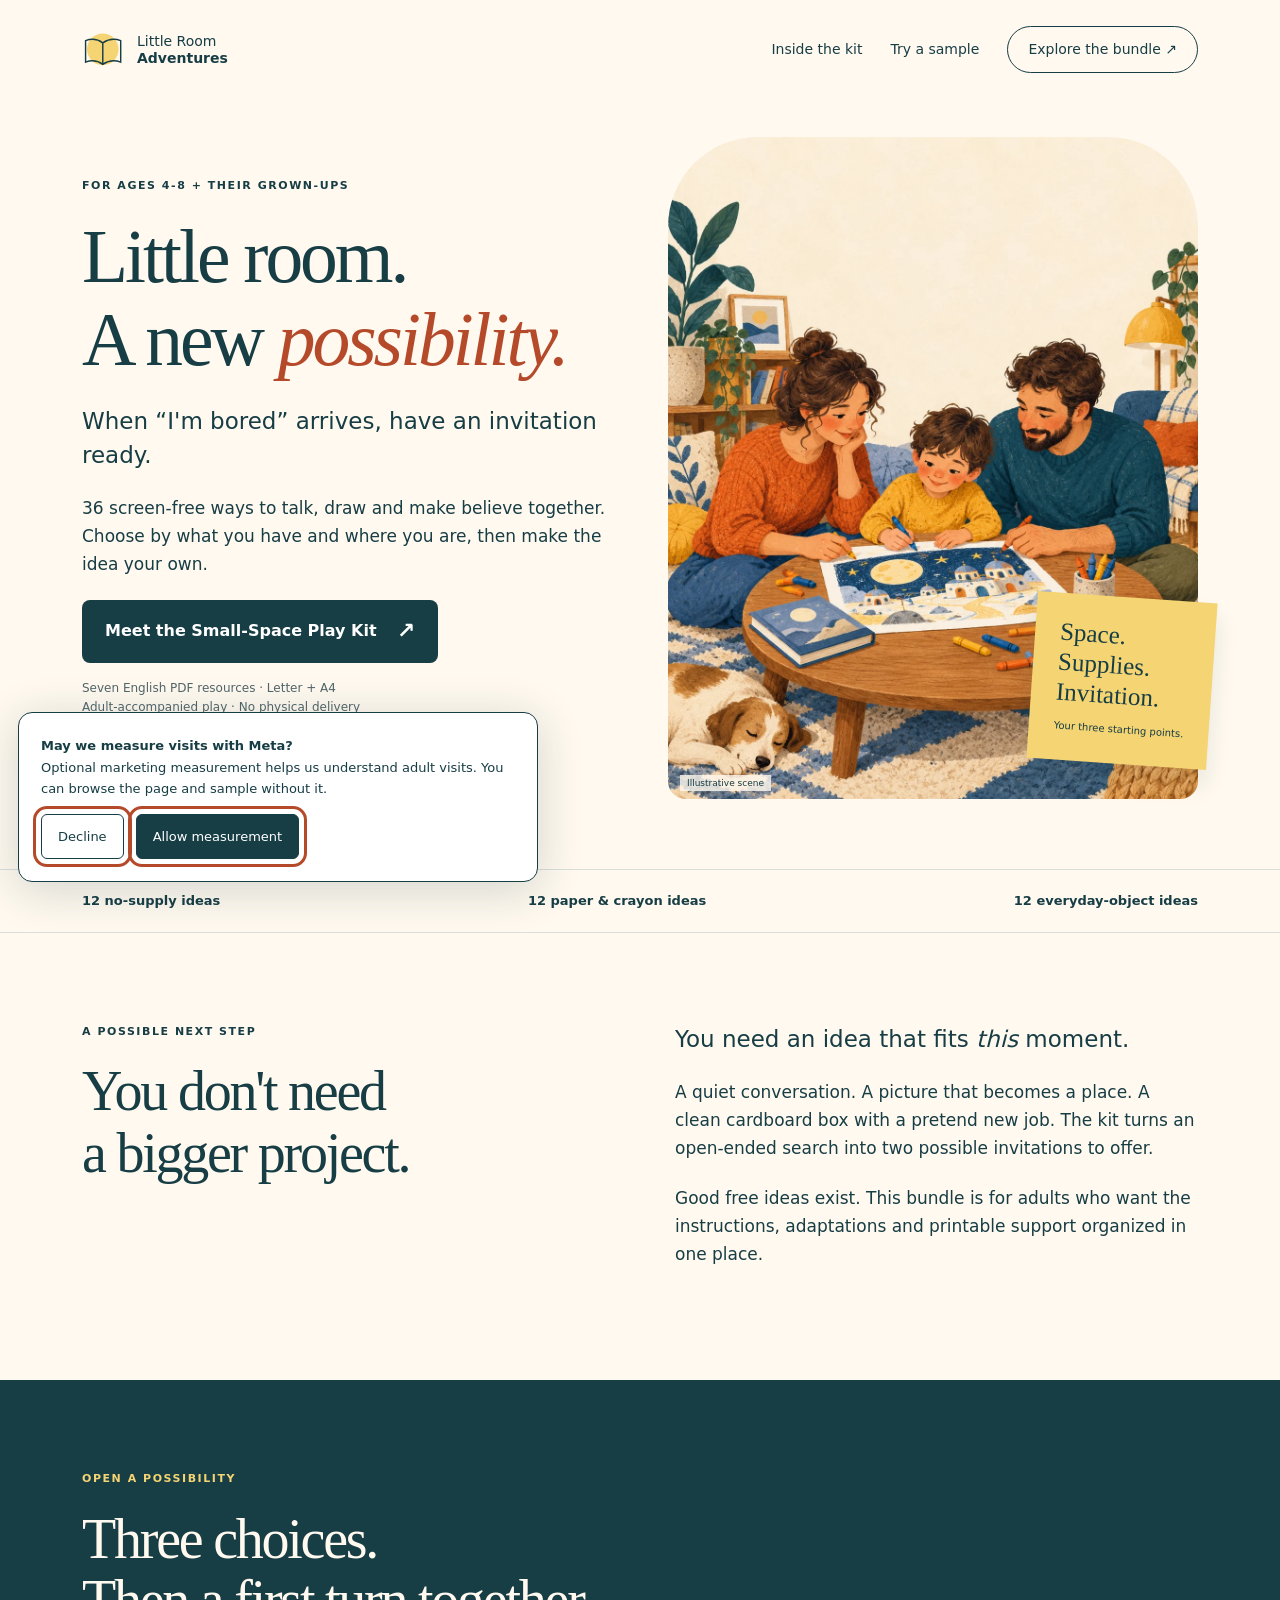
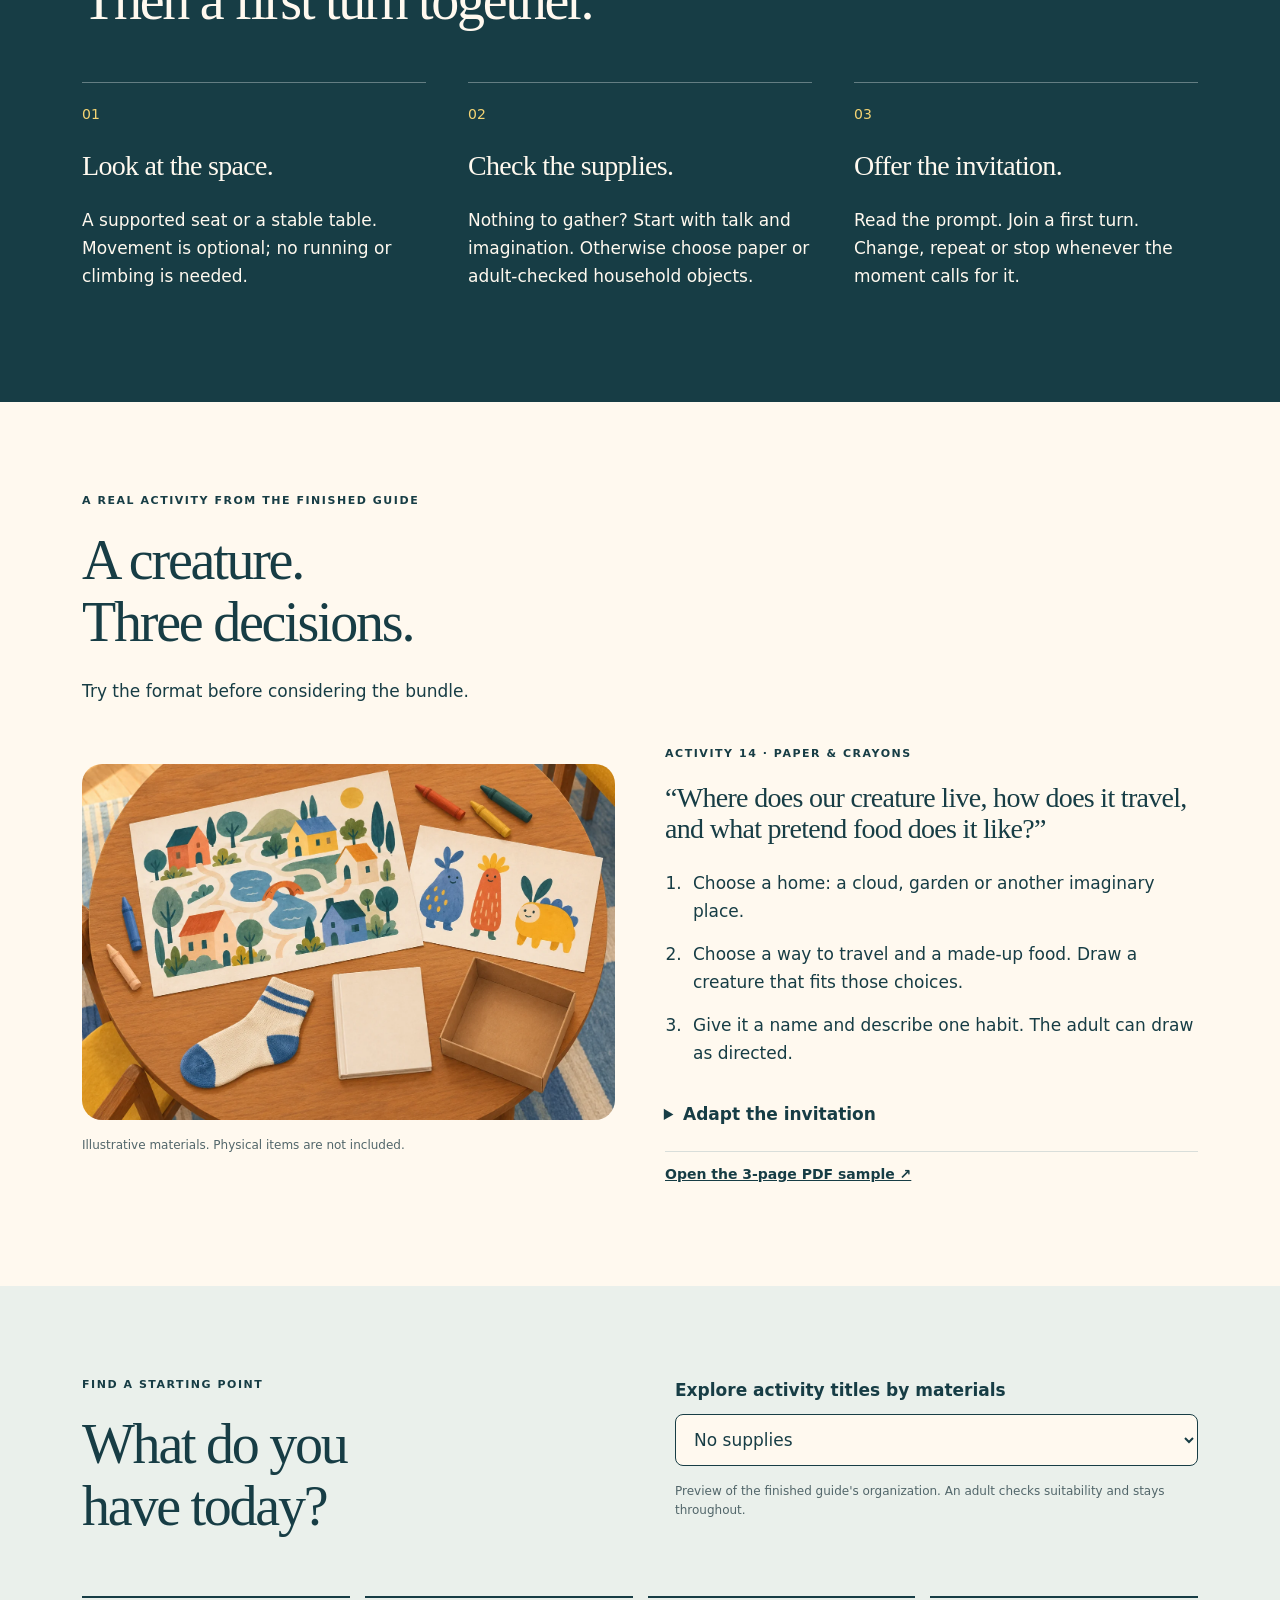
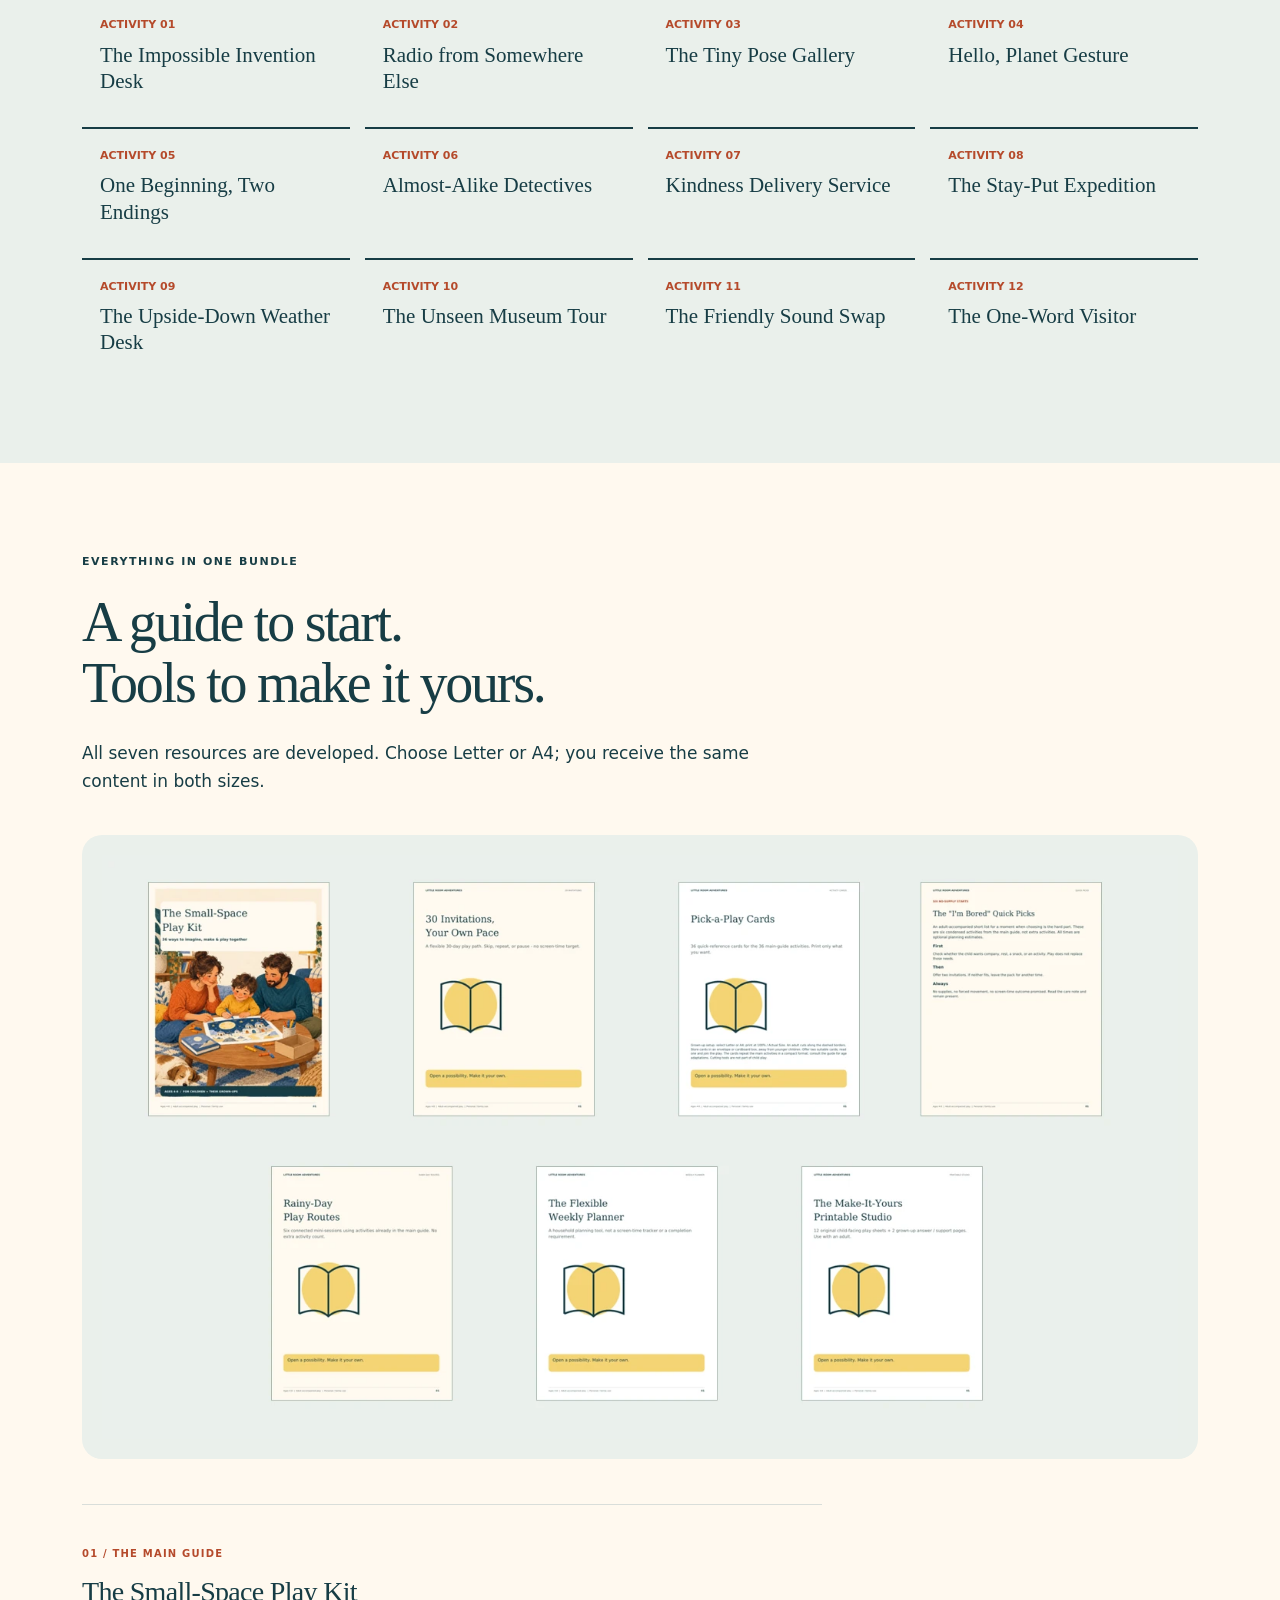
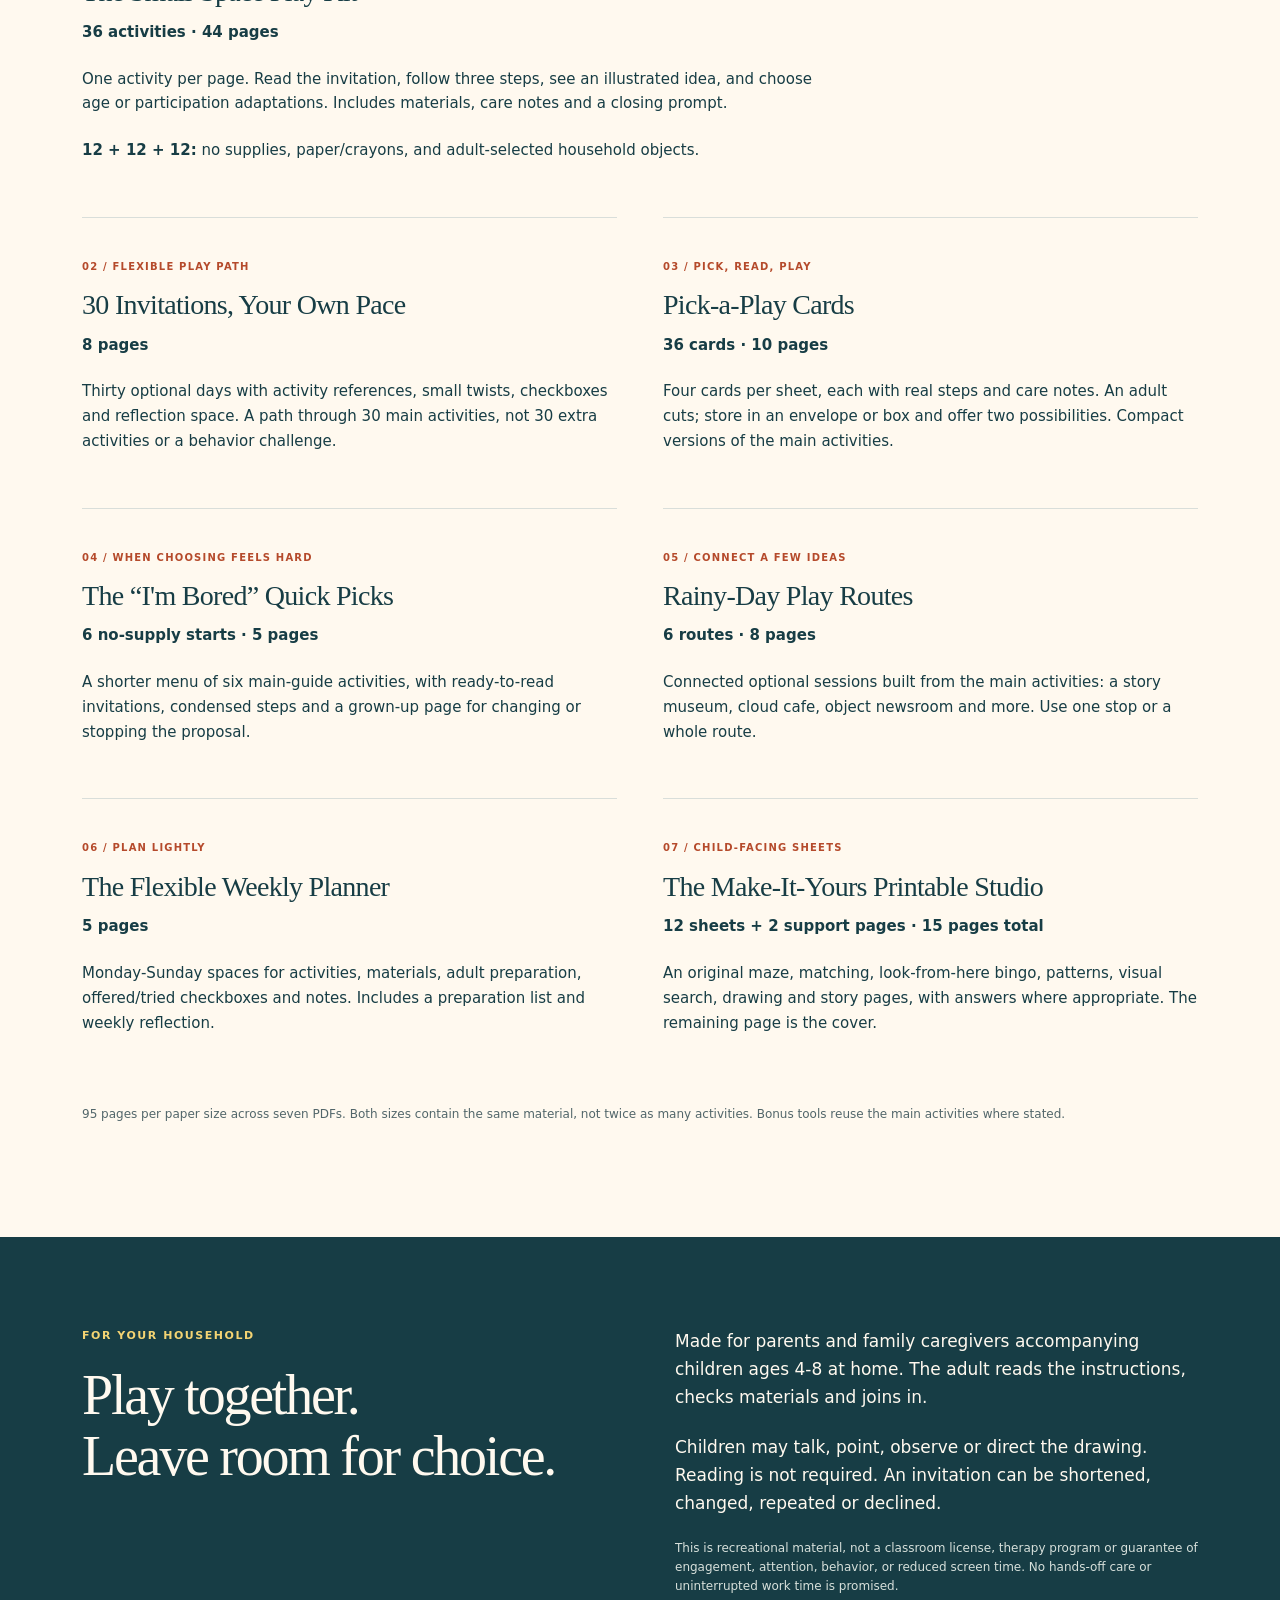
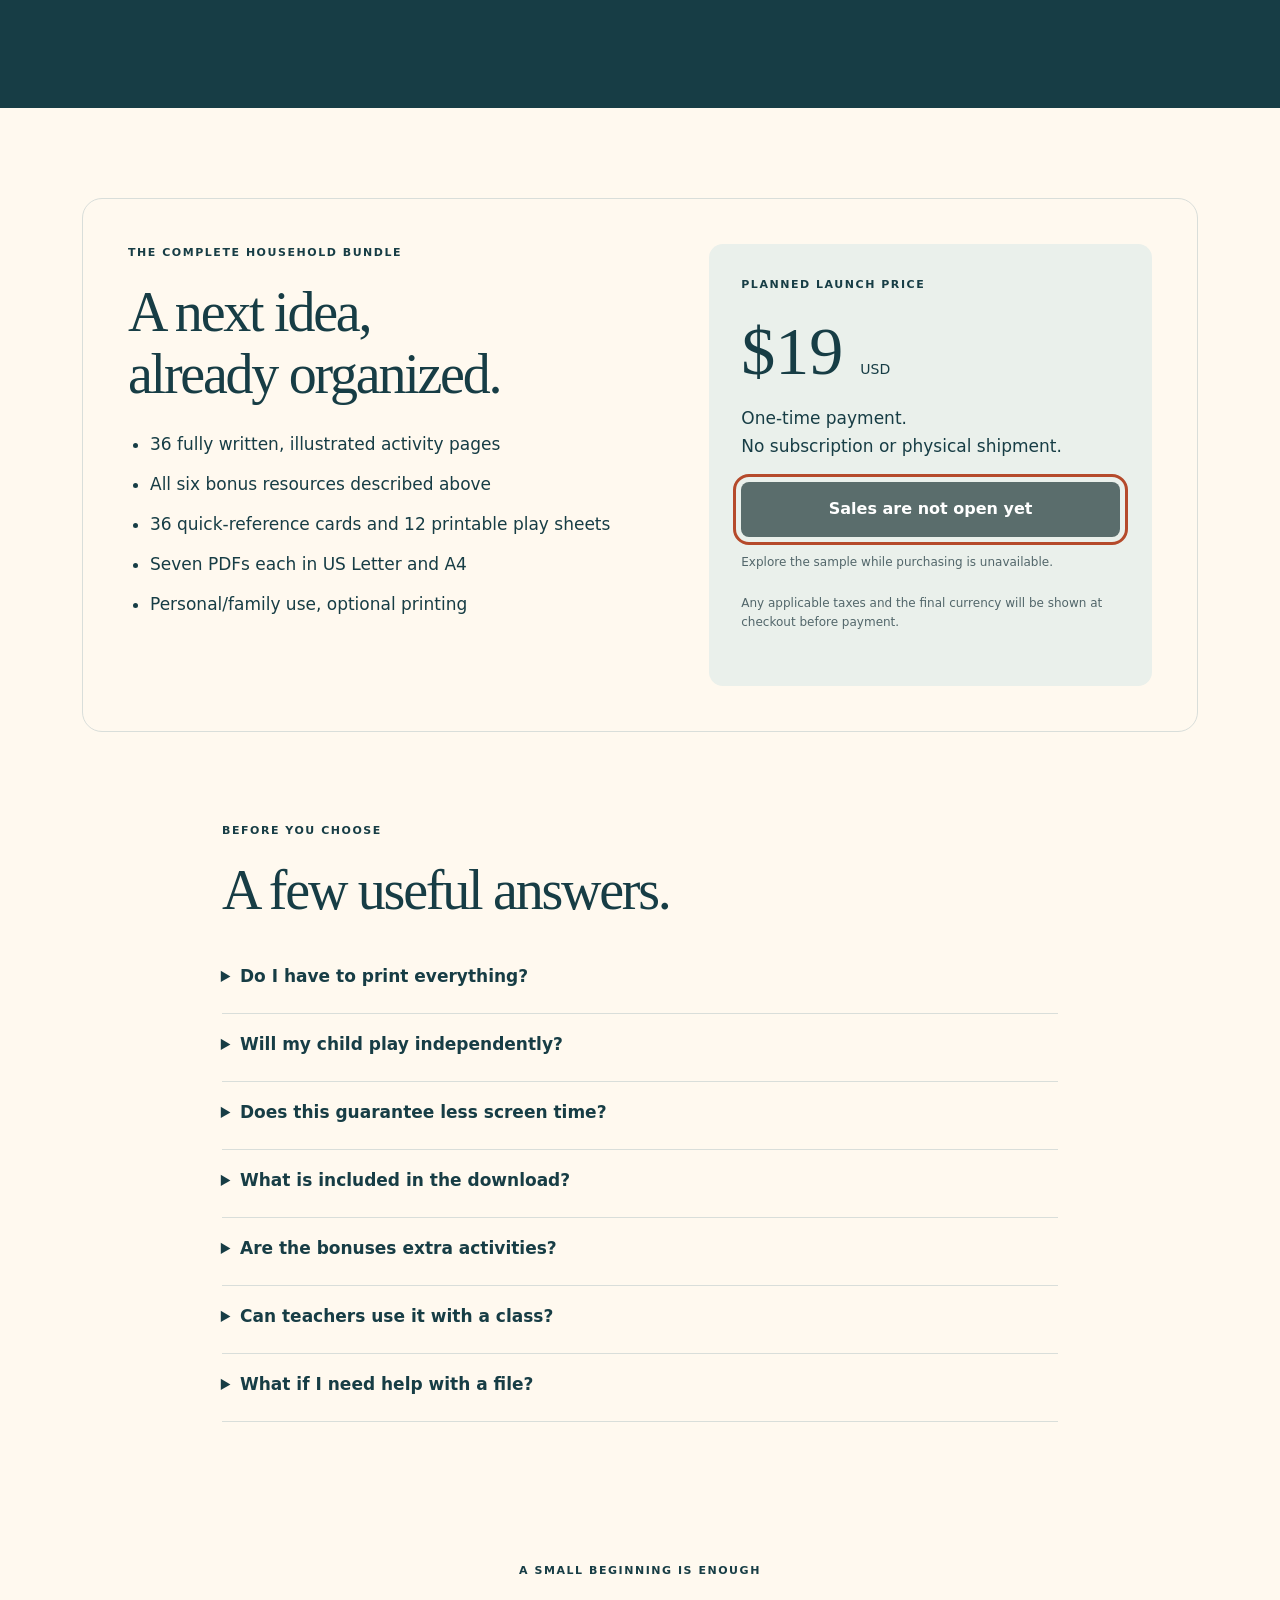
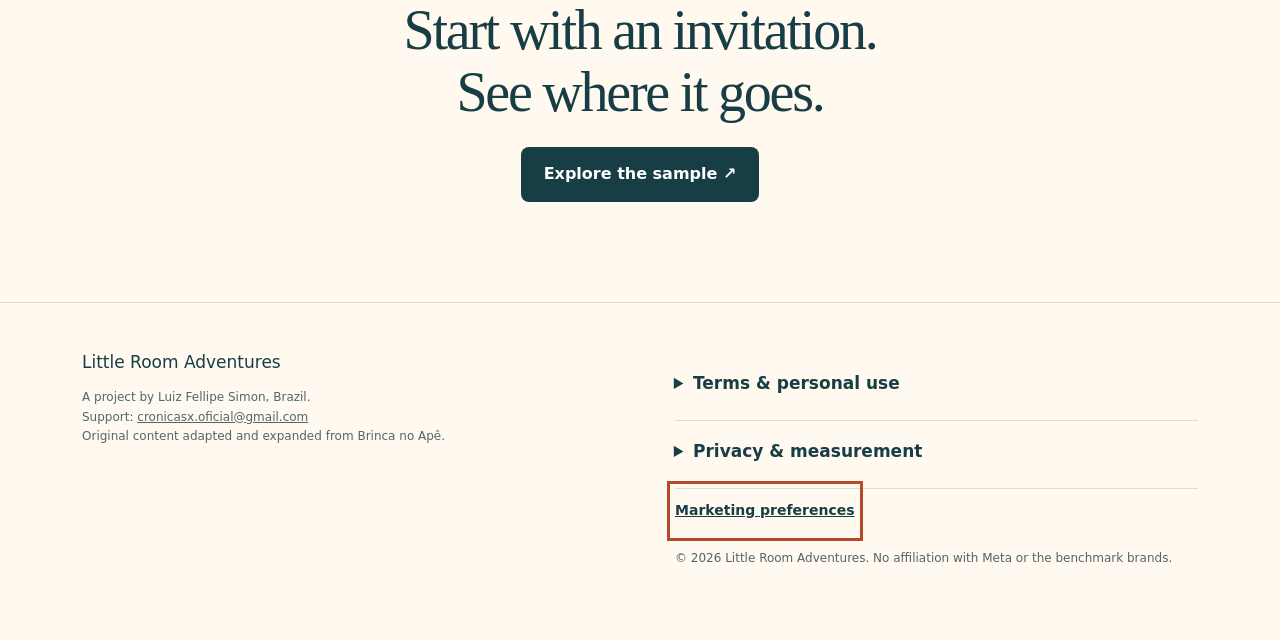
==== en/index.html @ dff4d3ed "Add separate English Little Room Adventures storefront and consented product funnel" ====
<!doctype html>
<html lang="en-US"><head><meta charset="utf-8"><meta name="viewport" content="width=device-width,initial-scale=1"><title>The Small-Space Play Kit | Little Room Adventures</title><meta name="description" content="36 adult-accompanied screen-free play invitations for ages 4-8, plus cards, a flexible 30-day path, a planner and original printables. English PDFs in Letter and A4."><meta name="theme-color" content="#173D45"><meta property="og:title" content="Little room. A new possibility."><meta property="og:description" content="The Small-Space Play Kit: 36 invitations for children and their grown-ups."><meta property="og:type" content="website"><meta property="og:image" content="https://brinca-no-ape.vercel.app/en/assets/family.webp"><meta property="og:url" content="https://brinca-no-ape.vercel.app/en/"><link rel="canonical" href="https://brinca-no-ape.vercel.app/en/"><link rel="icon" href="assets/favicon.svg" type="image/svg+xml"><link rel="preload" href="assets/family.webp" as="image"><link rel="stylesheet" href="style.css"><script src="app.js" defer></script></head>
<body><a class="skip" href="#main">Skip to content</a><header class="wrap nav"><a class="brand" href="#" aria-label="Little Room Adventures home"><svg viewBox="0 0 60 50" width="43" height="38" aria-hidden="true"><circle cx="29" cy="24" r="22" fill="#F4D473"/><path d="M5 12Q18 7 29 15Q41 7 54 12V42Q41 37 29 45Q18 37 5 42ZM29 15V45" fill="none" stroke="#173D45" stroke-width="2"/></svg><span>Little Room<br><b>Adventures</b></span></a><nav aria-label="Main navigation"><a class="desktop" href="#inside">Inside the kit</a><a class="desktop" href="#sample">Try a sample</a><a class="smallbtn" href="#offer">Explore the bundle ↗</a></nav></header>
<main id="main"><section class="wrap hero"><div class="hero-copy"><p class="eyebrow">FOR AGES 4-8 + THEIR GROWN-UPS</p><h1>Little room.<br>A new <em>possibility.</em></h1><p class="lead">When “I'm bored” arrives, have an invitation ready.</p><p>36 screen-free ways to talk, draw and make believe together. Choose by what you have and where you are, then make the idea your own.</p><a class="btn" href="#offer">Meet the Small-Space Play Kit <span>↗</span></a><p class="fine">Seven English PDF resources · Letter + A4<br>Adult-accompanied play · No physical delivery</p></div><div class="hero-art"><img src="assets/family.webp" width="1122" height="1402" alt="Original illustration of two grown-ups and a child drawing together at a small table" fetchpriority="high"><span class="art-label">Illustrative scene</span><div class="note"><strong>Space.<br>Supplies.<br>Invitation.</strong><span>Your three starting points.</span></div></div></section>
<div class="ribbon"><div class="wrap"><span>12 no-supply ideas</span><span>12 paper & crayon ideas</span><span>12 everyday-object ideas</span></div></div>
<section class="wrap section split"><div><p class="eyebrow">A POSSIBLE NEXT STEP</p><h2>You don't need<br>a bigger project.</h2></div><div><p class="lead">You need an idea that fits <em>this</em> moment.</p><p>A quiet conversation. A picture that becomes a place. A clean cardboard box with a pretend new job. The kit turns an open-ended search into two possible invitations to offer.</p><p>Good free ideas exist. This bundle is for adults who want the instructions, adaptations and printable support organized in one place.</p></div></section>
<section class="dark section"><div class="wrap"><p class="eyebrow">OPEN A POSSIBILITY</p><h2>Three choices.<br>Then a first turn together.</h2><div class="three"><article><span class="num">01</span><h3>Look at the space.</h3><p>A supported seat or a stable table. Movement is optional; no running or climbing is needed.</p></article><article><span class="num">02</span><h3>Check the supplies.</h3><p>Nothing to gather? Start with talk and imagination. Otherwise choose paper or adult-checked household objects.</p></article><article><span class="num">03</span><h3>Offer the invitation.</h3><p>Read the prompt. Join a first turn. Change, repeat or stop whenever the moment calls for it.</p></article></div></div></section>
<section id="sample" class="wrap section"><div class="sectionhead"><p class="eyebrow">A REAL ACTIVITY FROM THE FINISHED GUIDE</p><h2>A creature.<br>Three decisions.</h2><p>Try the format before considering the bundle.</p></div><div class="sample"><div class="sample-picture"><img src="assets/table.webp" width="1536" height="1024" loading="lazy" alt="Illustration of invented creatures, a drawn map and ordinary household materials"><p class="fine">Illustrative materials. Physical items are not included.</p></div><div><p class="eyebrow">ACTIVITY 14 · PAPER & CRAYONS</p><h3>“Where does our creature live, how does it travel, and what pretend food does it like?”</h3><ol><li>Choose a home: a cloud, garden or another imaginary place.</li><li>Choose a way to travel and a made-up food. Draw a creature that fits those choices.</li><li>Give it a name and describe one habit. The adult can draw as directed.</li></ol><details><summary>Adapt the invitation</summary><p><b>Ages 4-5:</b> offer two options for each choice.<br><b>Ages 6-8:</b> explain how one body part suits the creature's home.<br><b>Another way:</b> describe the creature instead of drawing.<br><b>Care:</b> food stays imaginary; do not mix or taste household products.</p></details><a class="textlink" href="assets/sample.pdf" target="_blank" rel="noopener">Open the 3-page PDF sample ↗</a></div></div></section>
<section class="soft section"><div class="wrap"><div class="split"><div><p class="eyebrow">FIND A STARTING POINT</p><h2>What do you<br>have today?</h2></div><div><label for="supplies">Explore activity titles by materials</label><select id="supplies"><option value="0">No supplies</option><option value="1">Paper & crayons</option><option value="2">Everyday objects</option></select><p class="fine">Preview of the finished guide's organization. An adult checks suitability and stays throughout.</p></div></div><div id="finder" class="finder" aria-live="polite"></div></div></section>
<section id="inside" class="wrap section"><div class="sectionhead"><p class="eyebrow">EVERYTHING IN ONE BUNDLE</p><h2>A guide to start.<br>Tools to make it yours.</h2><p>All seven resources are developed. Choose Letter or A4; you receive the same content in both sizes.</p></div><div class="bundle-preview" aria-label="Previews of the seven actual PDF covers"><img src="assets/bundle.webp" width="1400" height="760" alt="Seven actual PDF covers: main guide, 30 invitations, activity cards, quick picks, rainy-day routes, weekly planner and printable studio" loading="lazy"></div><div class="included">
<article class="main-resource"><span>01 / THE MAIN GUIDE</span><h3>The Small-Space Play Kit</h3><p class="count">36 activities · 44 pages</p><p>One activity per page. Read the invitation, follow three steps, see an illustrated idea, and choose age or participation adaptations. Includes materials, care notes and a closing prompt.</p><p><b>12 + 12 + 12:</b> no supplies, paper/crayons, and adult-selected household objects.</p></article>
<article><span>02 / FLEXIBLE PLAY PATH</span><h3>30 Invitations, Your Own Pace</h3><p class="count">8 pages</p><p>Thirty optional days with activity references, small twists, checkboxes and reflection space. A path through 30 main activities, not 30 extra activities or a behavior challenge.</p></article>
<article><span>03 / PICK, READ, PLAY</span><h3>Pick-a-Play Cards</h3><p class="count">36 cards · 10 pages</p><p>Four cards per sheet, each with real steps and care notes. An adult cuts; store in an envelope or box and offer two possibilities. Compact versions of the main activities.</p></article>
<article><span>04 / WHEN CHOOSING FEELS HARD</span><h3>The “I'm Bored” Quick Picks</h3><p class="count">6 no-supply starts · 5 pages</p><p>A shorter menu of six main-guide activities, with ready-to-read invitations, condensed steps and a grown-up page for changing or stopping the proposal.</p></article>
<article><span>05 / CONNECT A FEW IDEAS</span><h3>Rainy-Day Play Routes</h3><p class="count">6 routes · 8 pages</p><p>Connected optional sessions built from the main activities: a story museum, cloud cafe, object newsroom and more. Use one stop or a whole route.</p></article>
<article><span>06 / PLAN LIGHTLY</span><h3>The Flexible Weekly Planner</h3><p class="count">5 pages</p><p>Monday-Sunday spaces for activities, materials, adult preparation, offered/tried checkboxes and notes. Includes a preparation list and weekly reflection.</p></article>
<article><span>07 / CHILD-FACING SHEETS</span><h3>The Make-It-Yours Printable Studio</h3><p class="count">12 sheets + 2 support pages · 15 pages total</p><p>An original maze, matching, look-from-here bingo, patterns, visual search, drawing and story pages, with answers where appropriate. The remaining page is the cover.</p></article>
</div><p class="fine">95 pages per paper size across seven PDFs. Both sizes contain the same material, not twice as many activities. Bonus tools reuse the main activities where stated.</p></section>
<section class="section dark"><div class="wrap split"><div><p class="eyebrow">FOR YOUR HOUSEHOLD</p><h2>Play together.<br>Leave room for choice.</h2></div><div><p>Made for parents and family caregivers accompanying children ages 4-8 at home. The adult reads the instructions, checks materials and joins in.</p><p>Children may talk, point, observe or direct the drawing. Reading is not required. An invitation can be shortened, changed, repeated or declined.</p><p class="fine">This is recreational material, not a classroom license, therapy program or guarantee of engagement, attention, behavior, or reduced screen time. No hands-off care or uninterrupted work time is promised.</p></div></div></section>
<section id="offer" class="wrap section"><div class="offer"><div><p class="eyebrow">THE COMPLETE HOUSEHOLD BUNDLE</p><h2>A next idea,<br>already organized.</h2><ul><li>36 fully written, illustrated activity pages</li><li>All six bonus resources described above</li><li>36 quick-reference cards and 12 printable play sheets</li><li>Seven PDFs each in US Letter and A4</li><li>Personal/family use, optional printing</li></ul></div><div class="pricebox"><p class="eyebrow">PLANNED LAUNCH PRICE</p><p class="price">$19 <span>USD</span></p><p>One-time payment.<br>No subscription or physical shipment.</p><button id="buy" class="btn" type="button" disabled>Sales are not open yet</button><p id="availability" class="fine" role="status">Explore the sample while purchasing is unavailable.</p><p class="fine">Any applicable taxes and the final currency will be shown at checkout before payment.</p></div></div></section>
<section class="wrap section faq"><p class="eyebrow">BEFORE YOU CHOOSE</p><h2>A few useful answers.</h2><details><summary>Do I have to print everything?</summary><p>No. Adults can read the guide digitally and set the device aside. Cards and child-facing sheets are intended for optional printing. Choose the correct paper-size folder and print at Actual Size / 100%.</p></details><details><summary>Will my child play independently?</summary><p>The kit requires adult accompaniment throughout. An adult selects safe materials, reads the directions and joins the activity. It is not a way to leave children unsupervised.</p></details><details><summary>Does this guarantee less screen time?</summary><p>No. “Screen-free” describes the activities. Participation and duration vary. There is no promised behavior, attention or screen-time result.</p></details><details><summary>What is included in the download?</summary><p>Seven PDFs in Letter and the same seven in A4: a 44-page guide, 8-page path, 10-page card pack, 5-page quick-pick pack, 8-page rainy-day pack, 5-page planner and 15-page printable pack. No video lessons, printed books or shipped supplies.</p></details><details><summary>Are the bonuses extra activities?</summary><p>The 36 main activities are the core count. The cards, path, quick picks and routes organize or adapt those activities. The printable studio contains 12 additional child-facing sheets, counted separately as printables.</p></details><details><summary>Can teachers use it with a class?</summary><p>This edition includes a personal/family household license. Classroom, resale, redistribution and shared digital-library rights are not included.</p></details><details><summary>What if I need help with a file?</summary><p>Contact <a href="mailto:cronicasx.oficial@gmail.com">cronicasx.oficial@gmail.com</a>. Purchasing is currently unavailable; no order can be placed on this preview page.</p></details></section>
<section class="wrap last"><p class="eyebrow">A SMALL BEGINNING IS ENOUGH</p><h2>Start with an invitation.<br>See where it goes.</h2><a class="btn" href="assets/sample.pdf" target="_blank" rel="noopener">Explore the sample ↗</a></section></main>
<footer><div class="wrap split"><div><a class="brand" href="#">Little Room Adventures</a><p class="fine">A project by Luiz Fellipe Simon, Brazil.<br>Support: <a href="mailto:cronicasx.oficial@gmail.com">cronicasx.oficial@gmail.com</a><br>Original content adapted and expanded from Brinca no Apê.</p></div><div><details><summary>Terms & personal use</summary><p>Digital English-language recreational resources for one household. You may download and print for personal/family use. Do not redistribute, resell, upload to shared drives, or offer classroom copies. Adult supervision throughout. Product illustrations are illustrative; physical objects are not supplied. AI-assisted writing and artwork with editorial review; no documented efficacy or family-use study.</p></details><details><summary>Privacy & measurement</summary><p>No account or child details are collected by this page. The hosting provider processes normal request data. Optional Meta marketing measurement loads only after you allow it and can send page/content views and a distinct checkout-button event if a checkout is configured. It does not confirm purchases. You can decline or change your preference below. Purchase and payment information would be handled separately by the checkout provider.</p></details><button class="textlink" id="preferences" type="button">Marketing preferences</button><p class="fine">© 2026 Little Room Adventures. No affiliation with Meta or the benchmark brands.</p></div></div></footer>
<aside id="consent" class="consent" aria-label="Optional marketing measurement" hidden><p><b>May we measure visits with Meta?</b><br>Optional marketing measurement helps us understand adult visits. You can browse the page and sample without it.</p><div><button id="decline" type="button">Decline</button><button id="allow" type="button">Allow measurement</button></div></aside></body></html>
---- en/style.css ----
:root{--ink:#173d45;--clay:#b54a2b;--paper:#fff9ef;--gold:#f4d473;--line:#d9deda}*{box-sizing:border-box}html{scroll-behavior:smooth;scroll-padding-top:30px}body{margin:0;background:var(--paper);color:var(--ink);font:17px/1.65 system-ui,-apple-system,BlinkMacSystemFont,"Segoe UI",sans-serif}img{display:block;max-width:100%;height:auto}a{color:inherit}button,select{font:inherit}button,a,select{-webkit-tap-highlight-color:transparent}button,a:focus-visible,select:focus-visible{outline:3px solid var(--clay);outline-offset:5px}button{cursor:pointer}.wrap{width:min(1180px,100%);margin:auto;padding-inline:32px}.nav{display:flex;justify-content:space-between;align-items:center;gap:24px;padding-block:26px}.brand{display:flex;align-items:center;gap:12px;font-size:17px;line-height:1.15;text-decoration:none;font-weight:500}.brand b{font-weight:800}.nav nav{display:flex;align-items:center;gap:28px}.nav a{font-size:14px;text-decoration:none}.smallbtn{border:1px solid var(--ink);border-radius:30px;padding:11px 20px;min-height:44px}.hero{display:grid;grid-template-columns:1fr 1fr;gap:56px;align-items:center;padding-block:38px 70px}.hero-copy{padding-bottom:20px}h1,h2,h3{font-family:Georgia,'Times New Roman',serif;font-weight:400;line-height:1.1;letter-spacing:-.04em;margin:0 0 24px}h1{font-size:clamp(48px,5.9vw,77px)}h1 em{color:var(--clay);font-weight:400}h2{font-size:clamp(36px,4.4vw,56px)}h3{font-size:28px;letter-spacing:-.025em}.eyebrow{font-size:11px;letter-spacing:.14em;font-weight:800;margin-bottom:20px}.lead{font-size:23px;line-height:1.45}p{margin:0 0 22px}.btn{display:inline-flex;align-items:center;justify-content:center;gap:20px;padding:16px 23px;background:var(--ink);color:white;border:0;border-radius:8px;min-height:54px;text-decoration:none;font-size:16px;font-weight:750;line-height:1.4}.btn span{font-size:22px}.fine{font-size:12px;line-height:1.6;color:#52666a;margin-top:16px}.hero-art{position:relative}.hero-art>img{border-radius:90px 90px 18px 18px;width:100%}.note{position:absolute;right:-14px;bottom:36px;transform:rotate(4deg);padding:25px;background:var(--gold);box-shadow:0 15px 25px #173d451a}.note strong{font:25px/1.12 Georgia,serif}.note span{display:block;font-size:10px;margin-top:10px}.art-label{position:absolute;bottom:8px;left:12px;background:#fff9efcc;font-size:9px;padding:1px 7px}.ribbon{border-block:1px solid var(--line);padding:20px 0}.ribbon>div{display:flex;justify-content:space-between;gap:20px;font-size:13px;font-weight:700}.section{padding-block:90px}.split{display:grid;grid-template-columns:1fr 1fr;gap:70px;align-items:start}.dark{background:var(--ink);color:var(--paper)}.dark .eyebrow{color:var(--gold)}.dark .fine{color:#d7e0db}.three{display:grid;grid-template-columns:repeat(3,1fr);gap:42px;margin-top:50px}.three h3{font-size:28px}.num{font-size:14px;color:var(--gold);display:block;border-top:1px solid #fff5;padding-top:20px;margin-bottom:25px}.sectionhead{max-width:680px;margin-bottom:40px}.sample{display:grid;grid-template-columns:1fr 1fr;gap:50px;align-items:center}.sample-picture img{border-radius:20px}.sample ol{padding-left:22px}.sample li{padding-left:6px;margin:15px 0}.textlink{background:transparent;border:0;text-decoration:underline;padding:0;font-weight:700;font-size:14px;min-height:44px;display:inline-flex;align-items:center;cursor:pointer;color:inherit}.soft{background:#eaf0eb}.soft label{display:block;font-weight:700;margin-bottom:10px}select{width:100%;padding:14px;border:1px solid var(--ink);border-radius:8px;background:var(--paper);color:var(--ink)}.finder{display:grid;grid-template-columns:repeat(4,1fr);gap:15px;margin-top:35px}.finder>div{padding:18px;border-top:2px solid var(--ink)}.finder span{font-size:11px;display:block;color:var(--clay);font-weight:800}.finder strong{font:21px/1.25 Georgia,serif;display:block;margin-top:7px}.bundle-preview{padding:20px;background:#eaf0eb;border-radius:20px;margin:20px 0 45px}.bundle-preview img{width:100%}.included{display:grid;grid-template-columns:1fr 1fr;gap:0 46px}.included article{border-top:1px solid var(--line);padding:32px 0}.included span{font-size:10px;font-weight:800;letter-spacing:.12em;color:var(--clay)}.included h3{margin-block:12px}.included p{font-size:15px}.included .main-resource{grid-column:1/-1;max-width:740px}.count{font-weight:750}.offer{display:grid;grid-template-columns:1.2fr 1fr;gap:50px;border:1px solid var(--line);border-radius:20px;padding:45px}.offer ul{padding-left:22px}.offer li{margin:12px 0}.pricebox{background:#eaf0eb;padding:32px;border-radius:14px}.price{font-size:68px;font-family:Georgia,serif;line-height:1.1;margin-block:15px}.price span{font:14px system-ui}.pricebox .btn{width:100%}.pricebox button:disabled{cursor:default;background:#5a6d6c}.faq{max-width:900px;padding-top:0}details{border-bottom:1px solid var(--line);padding:16px 0}summary{cursor:pointer;min-height:35px;font-weight:700;list-style-position:outside;margin-left:18px}details p{font-size:15px;margin:16px 0 4px}.last{text-align:center;padding-block:50px 100px}footer{border-top:1px solid var(--line);padding-block:50px}.consent{position:fixed;bottom:18px;left:18px;max-width:520px;background:white;border:1px solid var(--ink);border-radius:14px;padding:22px;z-index:99;box-shadow:0 8px 45px #173d4530}.consent[hidden]{display:none}.consent p{font-size:13px;margin-bottom:14px}.consent>div{display:flex;gap:12px;flex-wrap:wrap}.consent button{padding:11px 16px;background:white;color:var(--ink);border:1px solid var(--ink);border-radius:6px;min-height:44px;font-size:13px}.consent button:last-child{background:var(--ink);color:white}.skip{position:absolute;left:16px;top:-80px;background:white;padding:10px;z-index:110}.skip:focus{top:10px}section[id]{scroll-margin-top:20px}.hero>*,.split>*,.sample>*,.offer>*{min-width:0}body{overflow-wrap:break-word}@media(max-width:800px){.wrap{padding-inline:24px}.desktop{display:none}.nav{padding-block:20px;gap:12px}.nav .brand{font-size:14px}.smallbtn{padding:9px 12px;font-size:11px!important}.hero{grid-template-columns:1fr;gap:30px;padding-top:24px}.hero-copy{max-width:600px}h1{font-size:clamp(48px,10.5vw,72px)}.hero-art{max-width:480px;margin:auto}.hero-art>img{max-height:570px;object-fit:cover}.note{right:0}.section{padding-block:64px}.split,.sample,.offer{grid-template-columns:1fr;gap:25px}.three{grid-template-columns:1fr;gap:12px}.three article{max-width:550px}.ribbon>div{flex-wrap:wrap;font-size:11px;gap:8px 20px}.finder{grid-template-columns:1fr 1fr}.included{grid-template-columns:1fr}.offer{padding:24px}.pricebox{padding:25px}.consent{right:14px;left:14px;bottom:14px;max-width:none}.last{padding-bottom:65px}.faq{padding-top:0}}@media(prefers-reduced-motion:reduce){html{scroll-behavior:auto}}
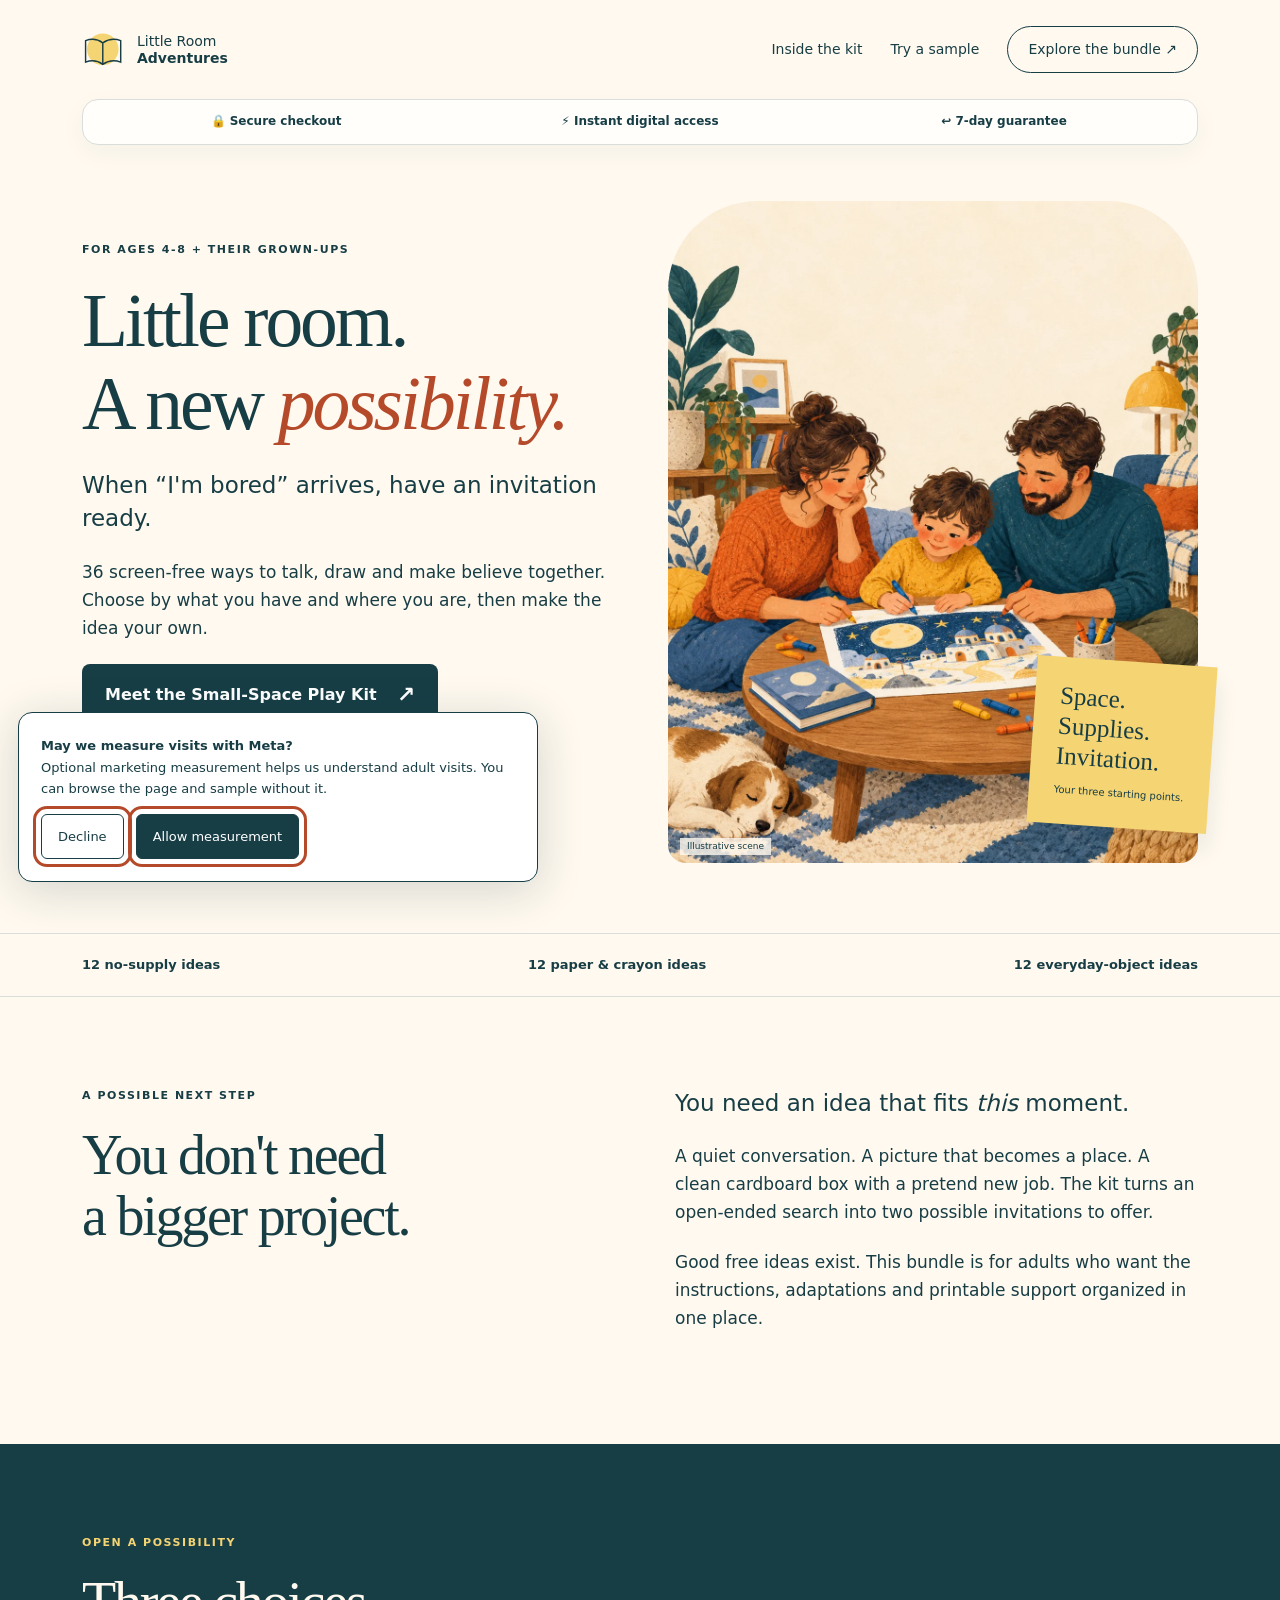
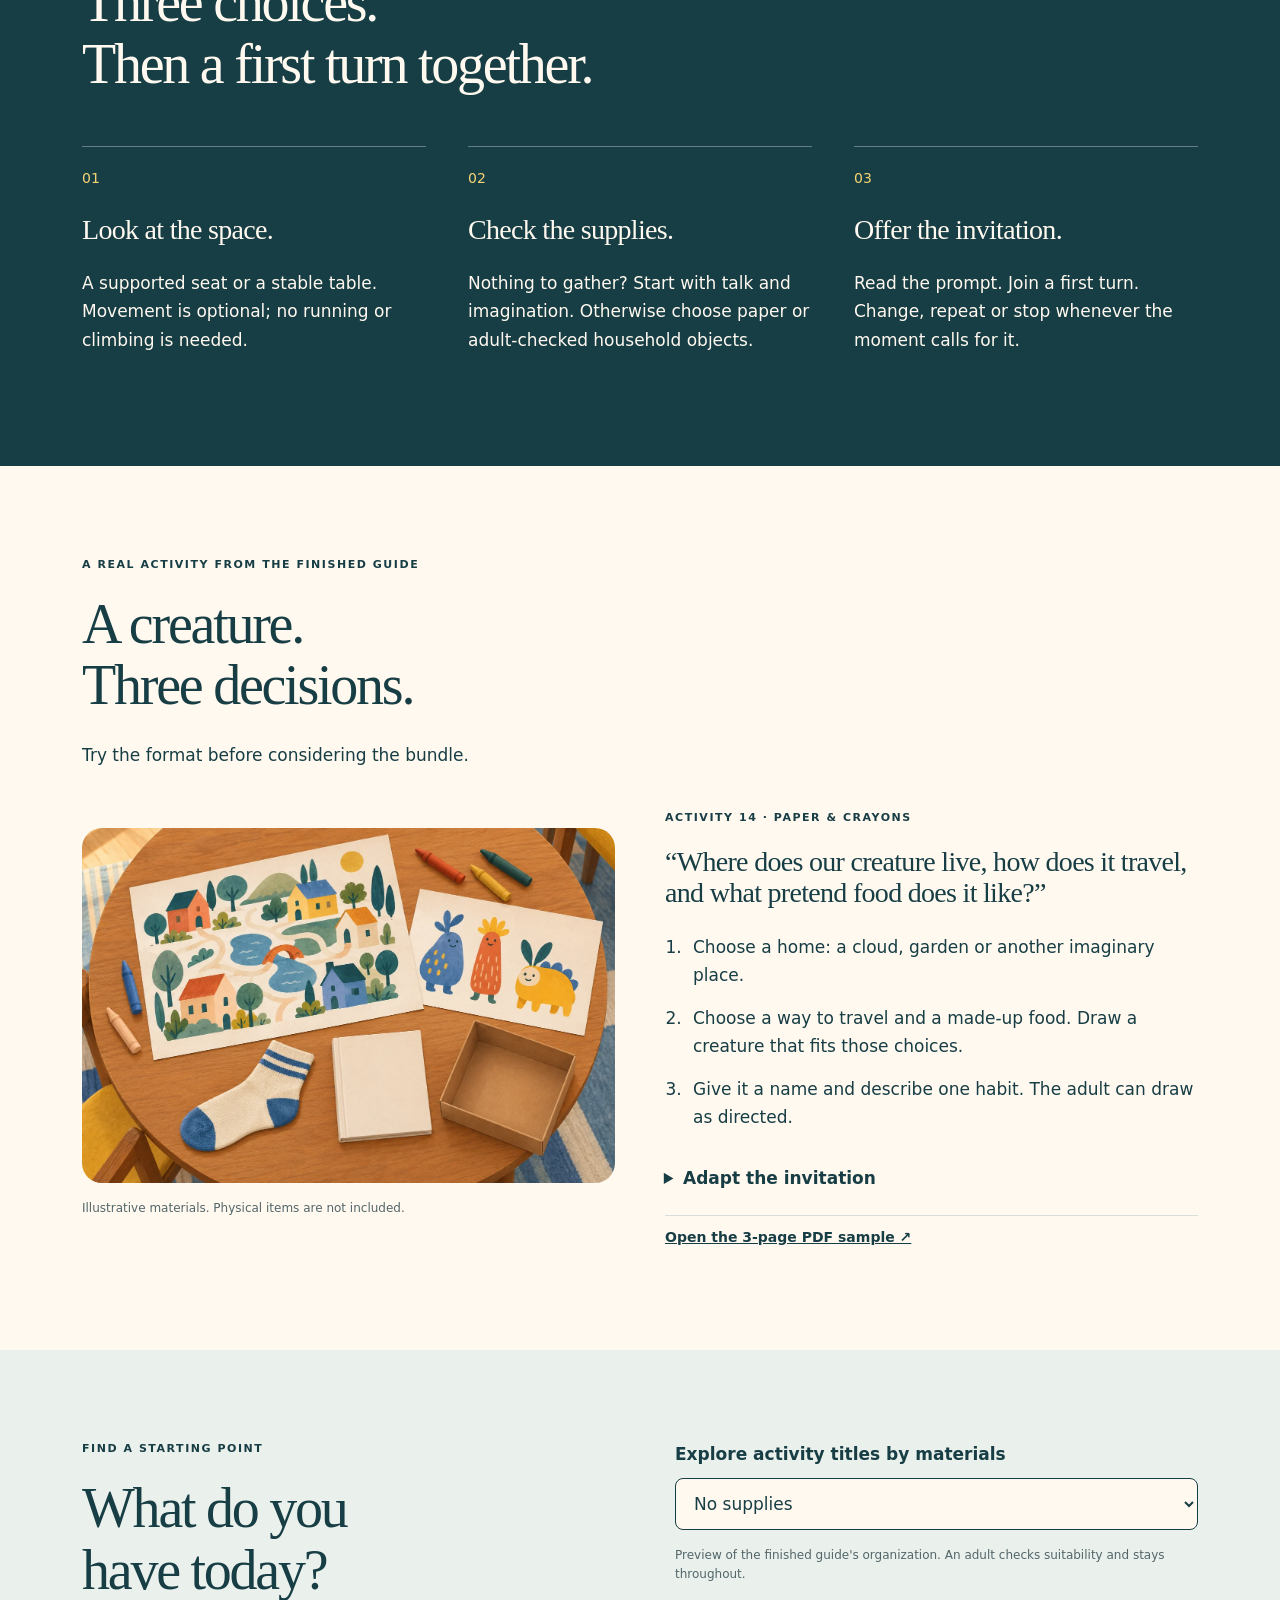
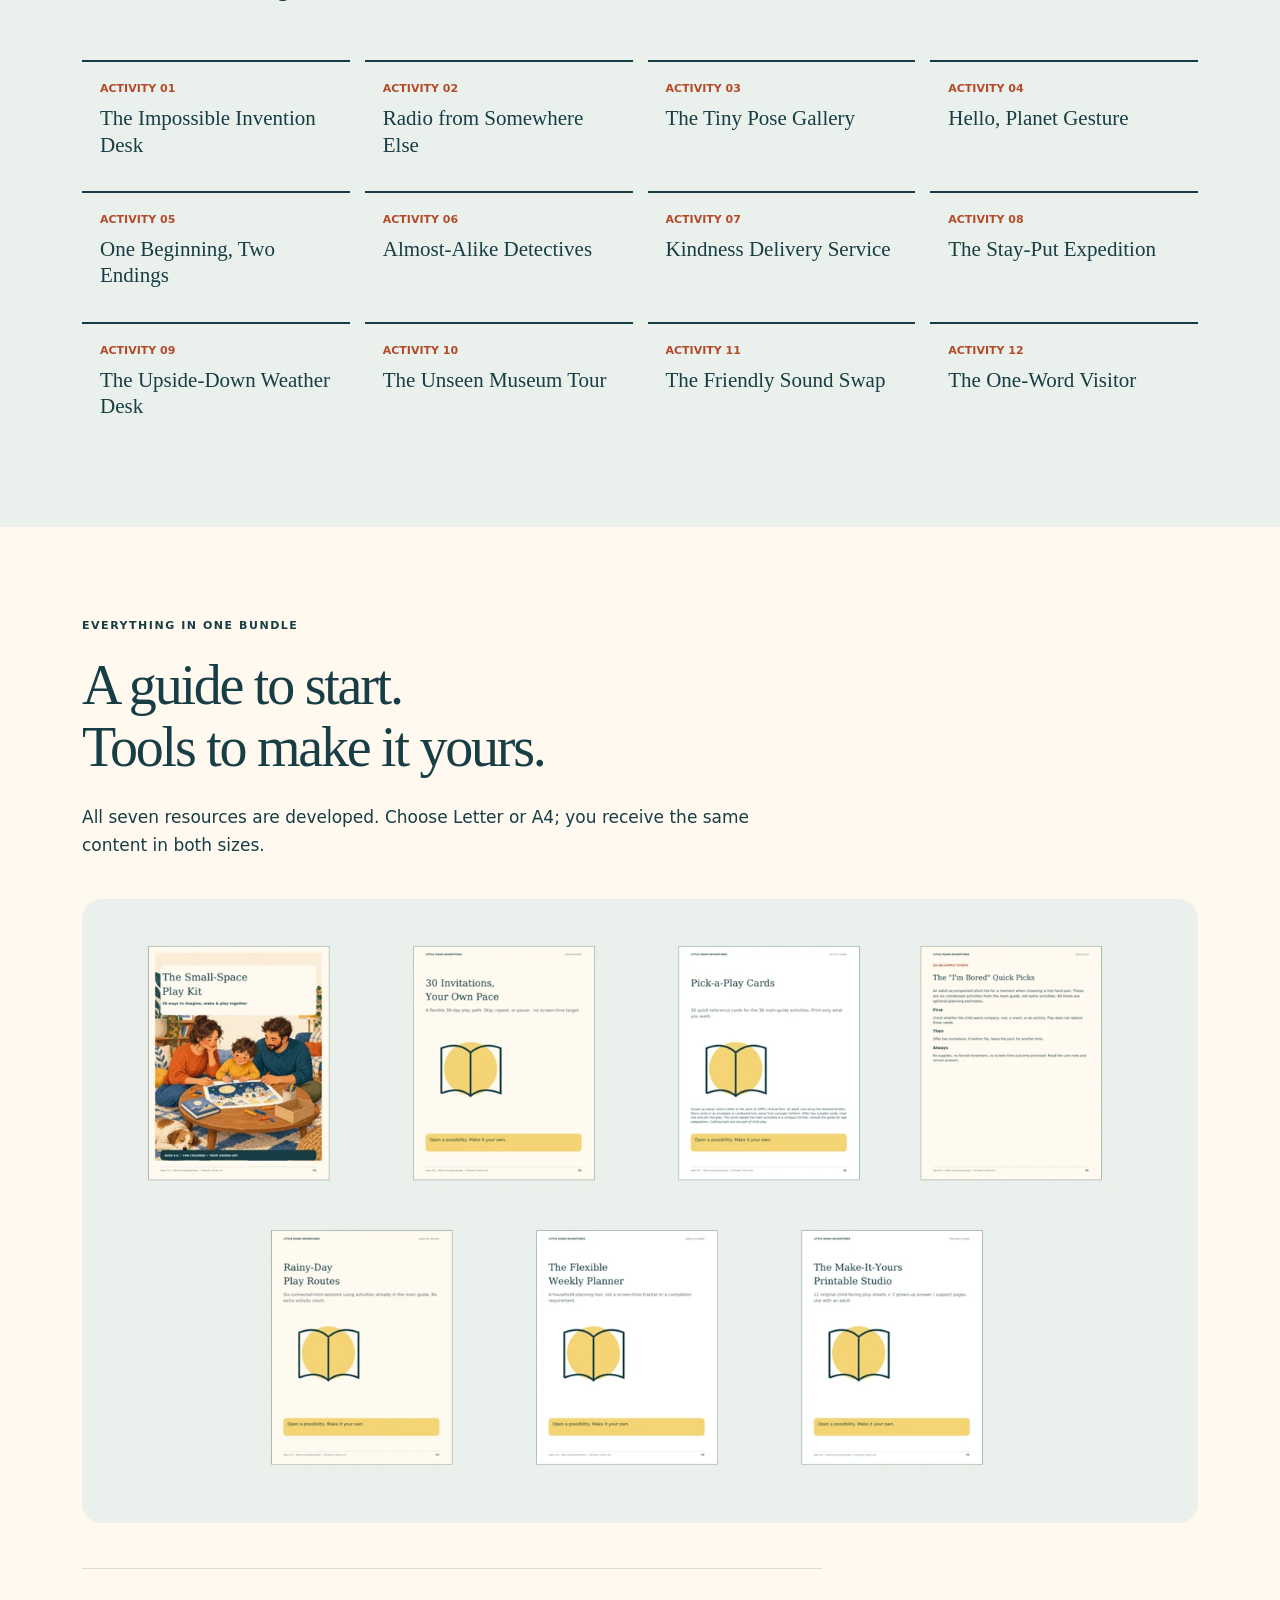
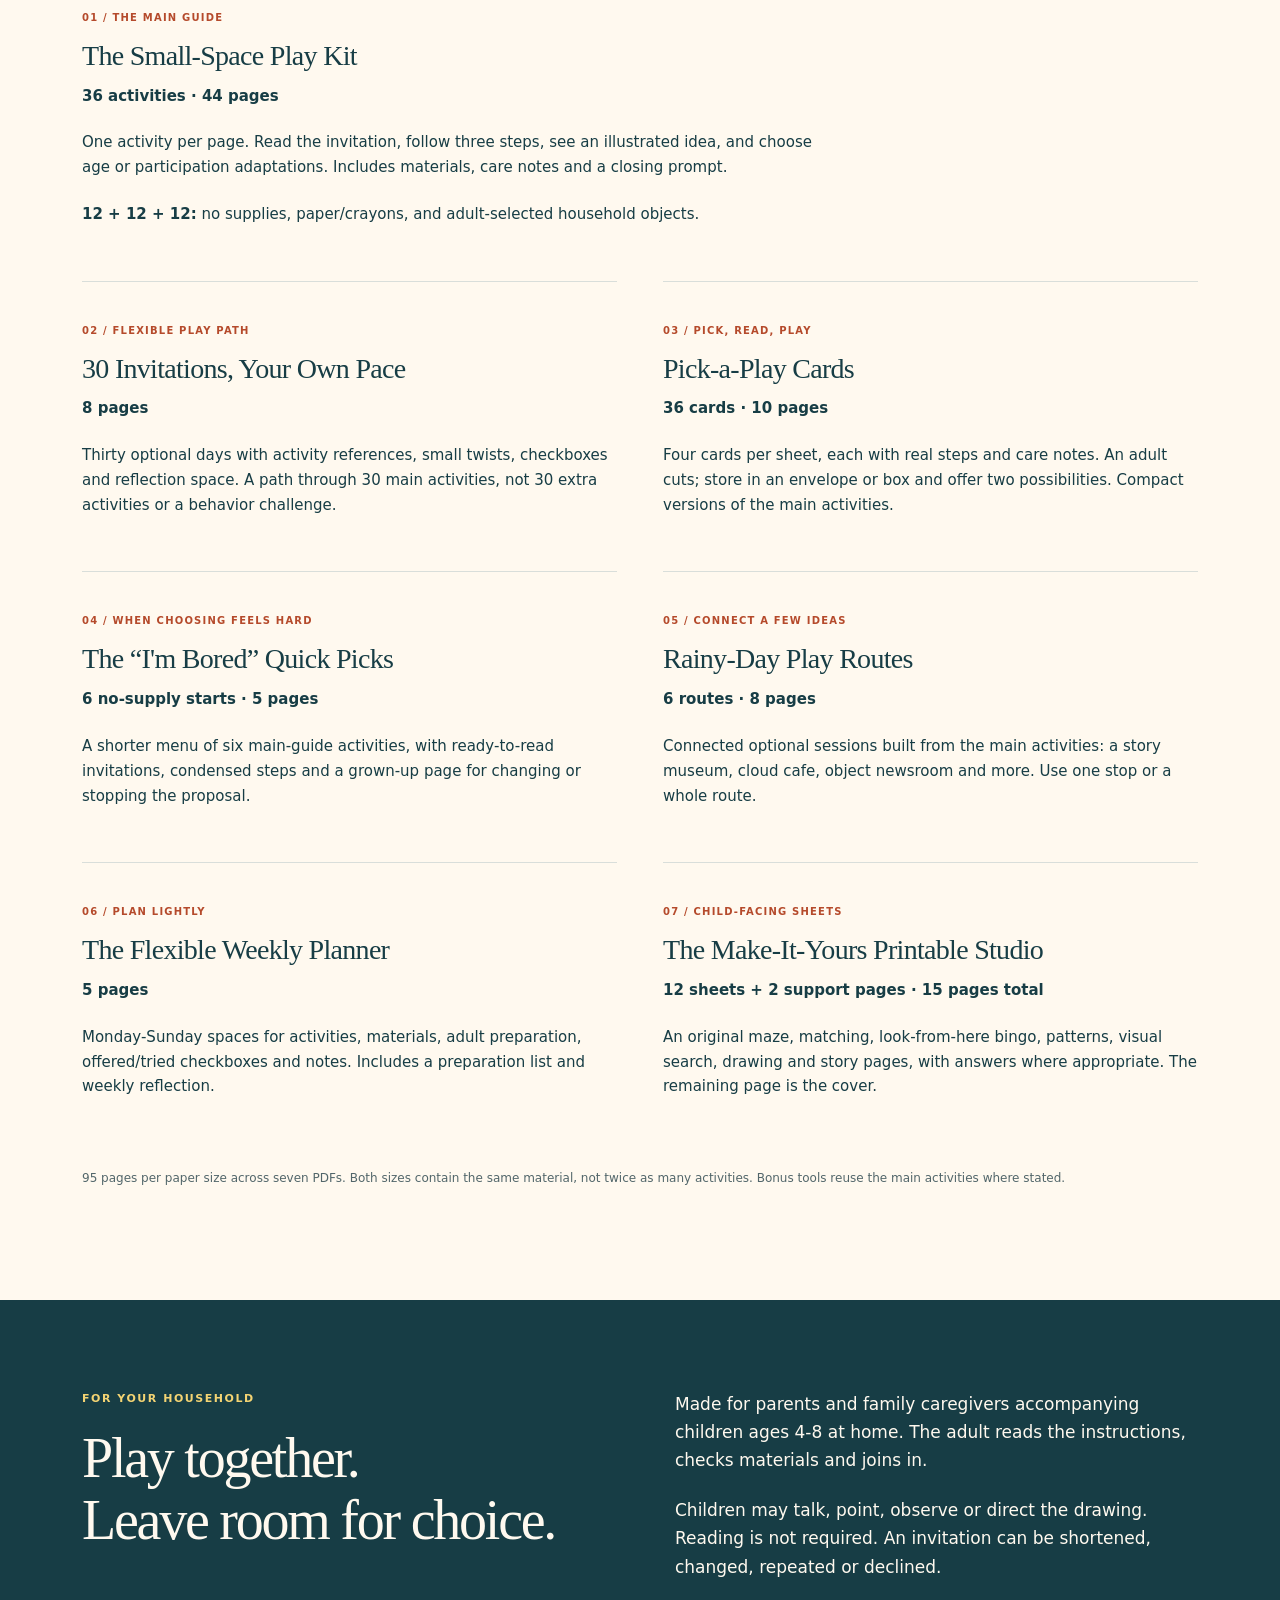
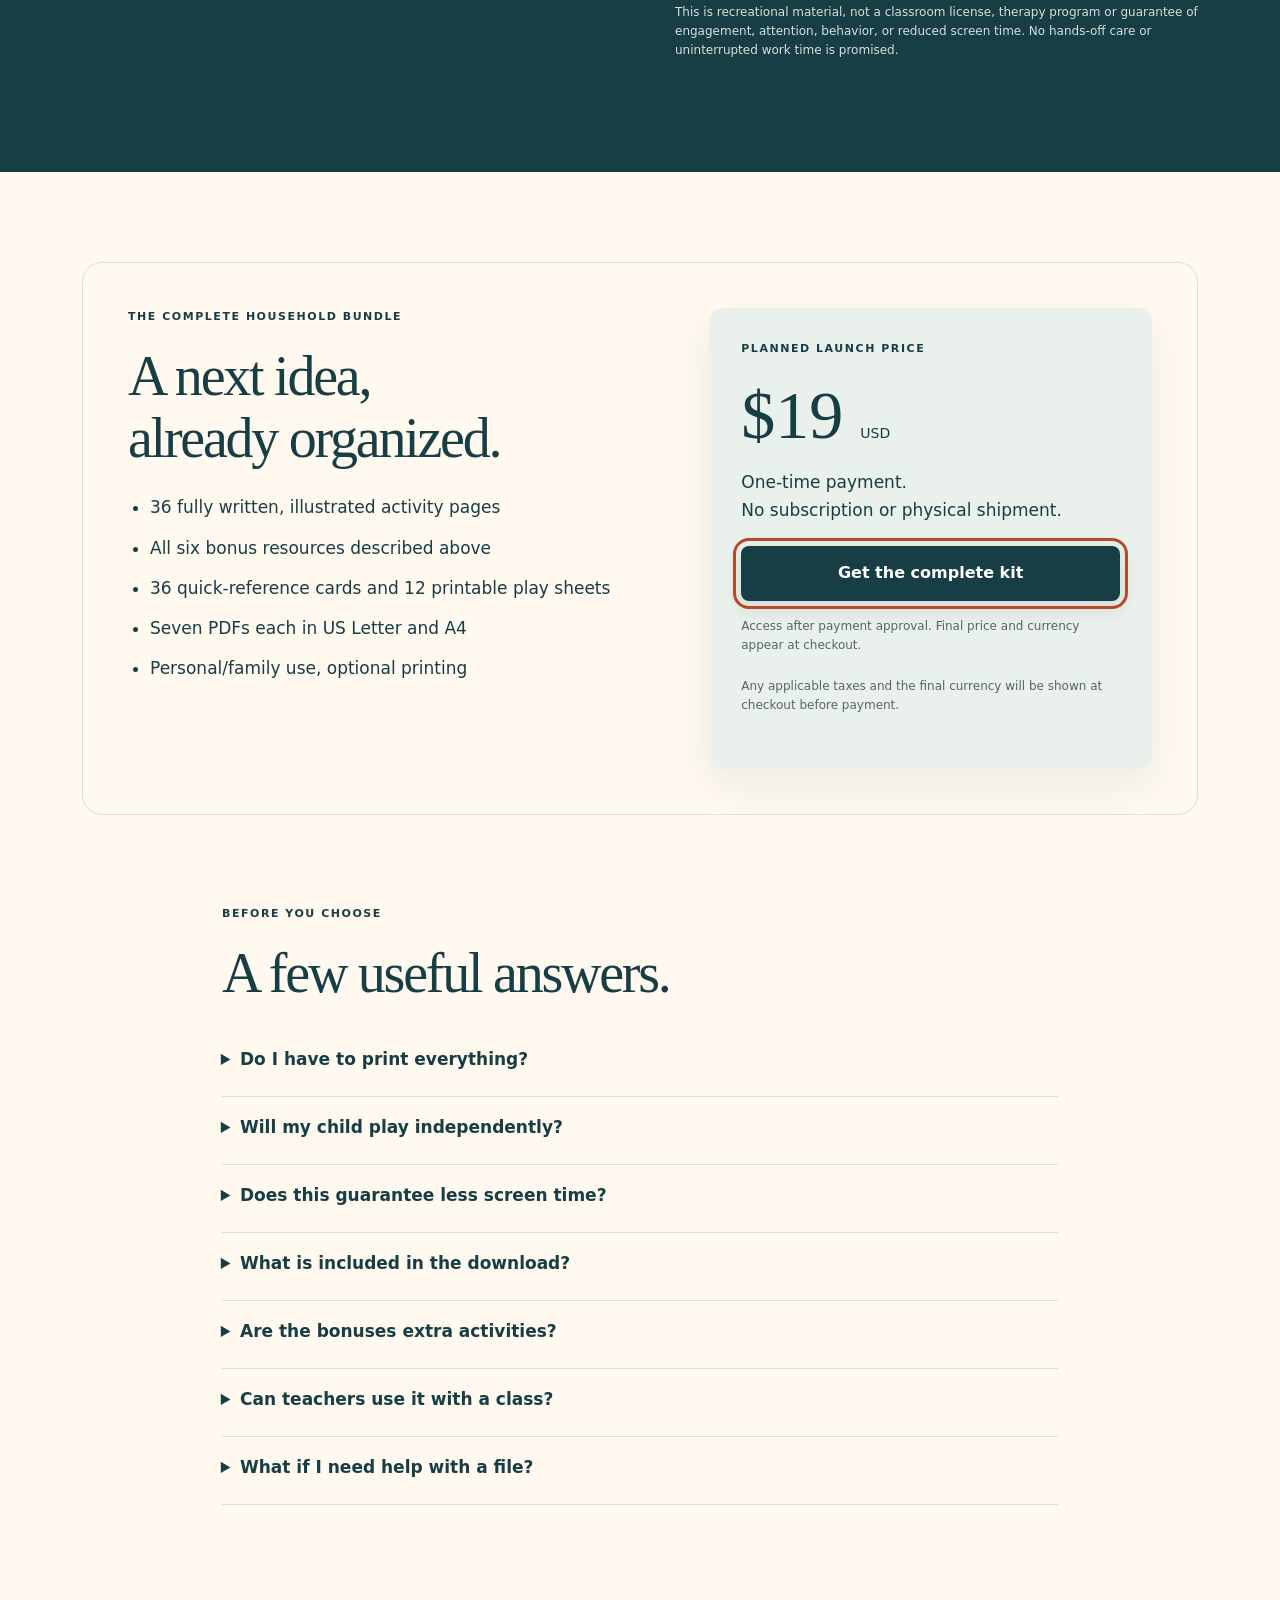
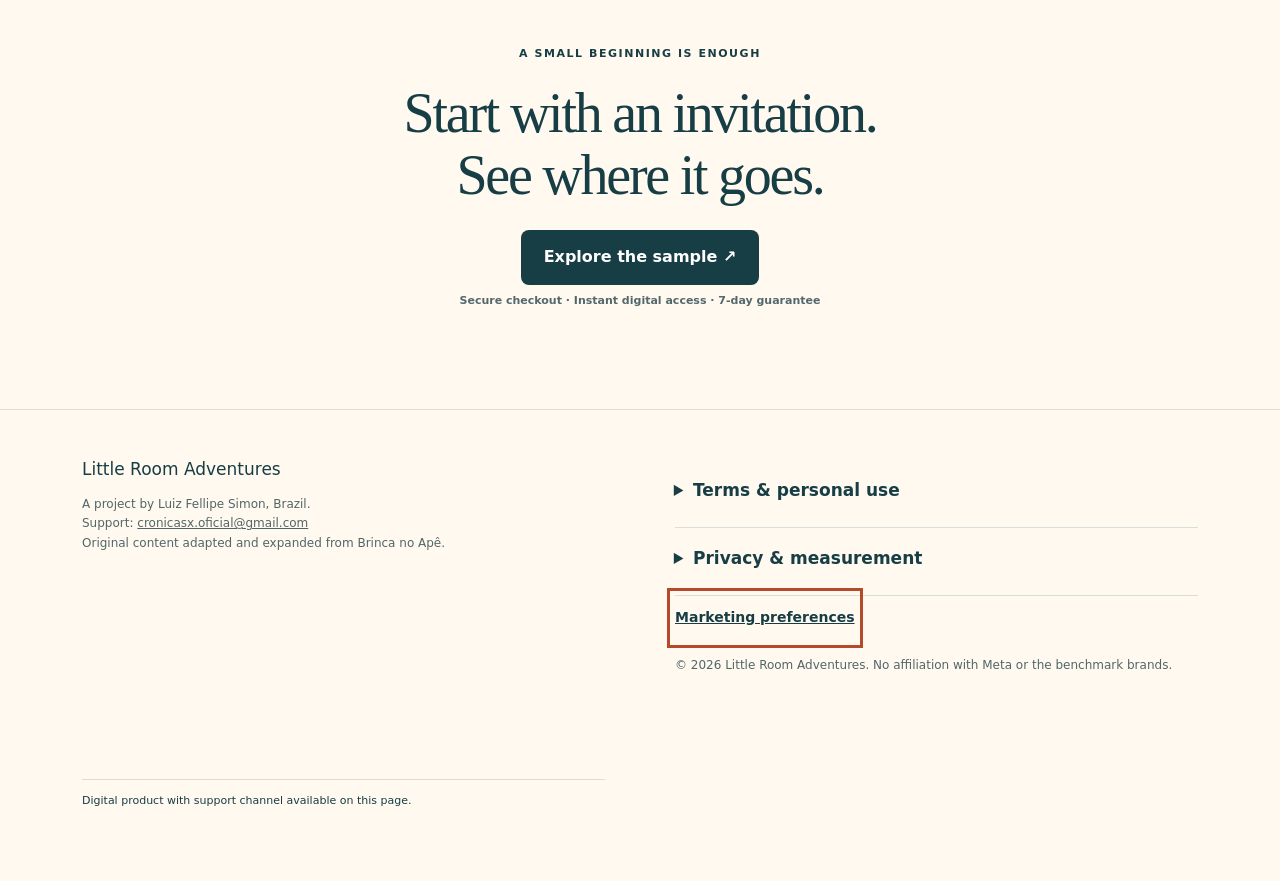
==== commit 564c4359: "Apply trust and conversion improvements to sales pages" ====
--- a/en/index.html
+++ b/en/index.html
@@ -1,5 +1,6 @@
 <!doctype html>
-<html lang="en-US"><head><meta charset="utf-8"><meta name="viewport" content="width=device-width,initial-scale=1"><title>The Small-Space Play Kit | Little Room Adventures</title><meta name="description" content="36 adult-accompanied screen-free play invitations for ages 4-8, plus cards, a flexible 30-day path, a planner and original printables. English PDFs in Letter and A4."><meta name="theme-color" content="#173D45"><meta property="og:title" content="Little room. A new possibility."><meta property="og:description" content="The Small-Space Play Kit: 36 invitations for children and their grown-ups."><meta property="og:type" content="website"><meta property="og:image" content="https://brinca-no-ape.vercel.app/en/assets/family.webp"><meta property="og:url" content="https://brinca-no-ape.vercel.app/en/"><link rel="canonical" href="https://brinca-no-ape.vercel.app/en/"><link rel="icon" href="assets/favicon.svg" type="image/svg+xml"><link rel="preload" href="assets/family.webp" as="image"><link rel="stylesheet" href="style.css"><script src="app.js" defer></script></head>
+<html lang="en-US"><head><meta charset="utf-8"><meta name="viewport" content="width=device-width,initial-scale=1"><title>The Small-Space Play Kit | Little Room Adventures</title><meta name="description" content="36 adult-accompanied screen-free play invitations for ages 4-8, plus cards, a flexible 30-day path, a planner and original printables. English PDFs in Letter and A4."><meta name="theme-color" content="#173D45"><meta property="og:title" content="Little room. A new possibility."><meta property="og:description" content="The Small-Space Play Kit: 36 invitations for children and their grown-ups."><meta property="og:type" content="website"><meta property="og:image" content="https://brinca-no-ape.vercel.app/en/assets/family.webp"><meta property="og:url" content="https://brinca-no-ape.vercel.app/en/"><link rel="canonical" href="https://brinca-no-ape.vercel.app/en/"><link rel="icon" href="assets/favicon.svg" type="image/svg+xml"><link rel="preload" href="assets/family.webp" as="image"><link rel="stylesheet" href="style.css"><script src="app.js" defer></script><link rel="stylesheet" href="/conversion-enhancements.css">
+</head>
 <body><a class="skip" href="#main">Skip to content</a><header class="wrap nav"><a class="brand" href="#" aria-label="Little Room Adventures home"><svg viewBox="0 0 60 50" width="43" height="38" aria-hidden="true"><circle cx="29" cy="24" r="22" fill="#F4D473"/><path d="M5 12Q18 7 29 15Q41 7 54 12V42Q41 37 29 45Q18 37 5 42ZM29 15V45" fill="none" stroke="#173D45" stroke-width="2"/></svg><span>Little Room<br><b>Adventures</b></span></a><nav aria-label="Main navigation"><a class="desktop" href="#inside">Inside the kit</a><a class="desktop" href="#sample">Try a sample</a><a class="smallbtn" href="#offer">Explore the bundle ↗</a></nav></header>
 <main id="main"><section class="wrap hero"><div class="hero-copy"><p class="eyebrow">FOR AGES 4-8 + THEIR GROWN-UPS</p><h1>Little room.<br>A new <em>possibility.</em></h1><p class="lead">When “I'm bored” arrives, have an invitation ready.</p><p>36 screen-free ways to talk, draw and make believe together. Choose by what you have and where you are, then make the idea your own.</p><a class="btn" href="#offer">Meet the Small-Space Play Kit <span>↗</span></a><p class="fine">Seven English PDF resources · Letter + A4<br>Adult-accompanied play · No physical delivery</p></div><div class="hero-art"><img src="assets/family.webp" width="1122" height="1402" alt="Original illustration of two grown-ups and a child drawing together at a small table" fetchpriority="high"><span class="art-label">Illustrative scene</span><div class="note"><strong>Space.<br>Supplies.<br>Invitation.</strong><span>Your three starting points.</span></div></div></section>
 <div class="ribbon"><div class="wrap"><span>12 no-supply ideas</span><span>12 paper & crayon ideas</span><span>12 everyday-object ideas</span></div></div>
@@ -21,4 +22,5 @@
 <section class="wrap section faq"><p class="eyebrow">BEFORE YOU CHOOSE</p><h2>A few useful answers.</h2><details><summary>Do I have to print everything?</summary><p>No. Adults can read the guide digitally and set the device aside. Cards and child-facing sheets are intended for optional printing. Choose the correct paper-size folder and print at Actual Size / 100%.</p></details><details><summary>Will my child play independently?</summary><p>The kit requires adult accompaniment throughout. An adult selects safe materials, reads the directions and joins the activity. It is not a way to leave children unsupervised.</p></details><details><summary>Does this guarantee less screen time?</summary><p>No. “Screen-free” describes the activities. Participation and duration vary. There is no promised behavior, attention or screen-time result.</p></details><details><summary>What is included in the download?</summary><p>Seven PDFs in Letter and the same seven in A4: a 44-page guide, 8-page path, 10-page card pack, 5-page quick-pick pack, 8-page rainy-day pack, 5-page planner and 15-page printable pack. No video lessons, printed books or shipped supplies.</p></details><details><summary>Are the bonuses extra activities?</summary><p>The 36 main activities are the core count. The cards, path, quick picks and routes organize or adapt those activities. The printable studio contains 12 additional child-facing sheets, counted separately as printables.</p></details><details><summary>Can teachers use it with a class?</summary><p>This edition includes a personal/family household license. Classroom, resale, redistribution and shared digital-library rights are not included.</p></details><details><summary>What if I need help with a file?</summary><p>Contact <a href="mailto:cronicasx.oficial@gmail.com">cronicasx.oficial@gmail.com</a>. Purchasing is currently unavailable; no order can be placed on this preview page.</p></details></section>
 <section class="wrap last"><p class="eyebrow">A SMALL BEGINNING IS ENOUGH</p><h2>Start with an invitation.<br>See where it goes.</h2><a class="btn" href="assets/sample.pdf" target="_blank" rel="noopener">Explore the sample ↗</a></section></main>
 <footer><div class="wrap split"><div><a class="brand" href="#">Little Room Adventures</a><p class="fine">A project by Luiz Fellipe Simon, Brazil.<br>Support: <a href="mailto:cronicasx.oficial@gmail.com">cronicasx.oficial@gmail.com</a><br>Original content adapted and expanded from Brinca no Apê.</p></div><div><details><summary>Terms & personal use</summary><p>Digital English-language recreational resources for one household. You may download and print for personal/family use. Do not redistribute, resell, upload to shared drives, or offer classroom copies. Adult supervision throughout. Product illustrations are illustrative; physical objects are not supplied. AI-assisted writing and artwork with editorial review; no documented efficacy or family-use study.</p></details><details><summary>Privacy & measurement</summary><p>No account or child details are collected by this page. The hosting provider processes normal request data. Optional Meta marketing measurement loads only after you allow it and can send page/content views and a distinct checkout-button event if a checkout is configured. It does not confirm purchases. You can decline or change your preference below. Purchase and payment information would be handled separately by the checkout provider.</p></details><button class="textlink" id="preferences" type="button">Marketing preferences</button><p class="fine">© 2026 Little Room Adventures. No affiliation with Meta or the benchmark brands.</p></div></div></footer>
-<aside id="consent" class="consent" aria-label="Optional marketing measurement" hidden><p><b>May we measure visits with Meta?</b><br>Optional marketing measurement helps us understand adult visits. You can browse the page and sample without it.</p><div><button id="decline" type="button">Decline</button><button id="allow" type="button">Allow measurement</button></div></aside></body></html>
+<aside id="consent" class="consent" aria-label="Optional marketing measurement" hidden><p><b>May we measure visits with Meta?</b><br>Optional marketing measurement helps us understand adult visits. You can browse the page and sample without it.</p><div><button id="decline" type="button">Decline</button><button id="allow" type="button">Allow measurement</button></div></aside><script src="/conversion-enhancements.js" defer></script>
+</body></html>
--- a/conversion-enhancements.css
+++ b/conversion-enhancements.css
@@ -0,0 +1,3 @@
+/* Conversion and trust enhancements — keeps existing checkout links untouched */
+.trust-strip{display:grid;grid-template-columns:repeat(3,1fr);gap:10px;margin:0 auto 18px;padding:12px 16px;border:1px solid var(--line,#d8dfd7);border-radius:16px;background:#fffefb;font-size:12px;font-weight:750;text-align:center;box-shadow:0 8px 26px #173d450b}.trust-strip span{display:flex;align-items:center;justify-content:center;gap:7px}.trust-strip b{color:#b44b27}.cta-trust{font-size:11px;line-height:1.45;margin:8px 0 0;color:var(--muted,#53686b);font-weight:650}.trust-panel{margin:34px 0 0;padding:26px;border:1px solid var(--line,#d8dfd7);border-radius:22px;background:#fffefb;box-shadow:0 14px 40px #173d450d}.trust-panel h3{margin:0 0 16px;font-size:22px}.trust-grid{display:grid;grid-template-columns:repeat(3,1fr);gap:18px}.trust-item{padding:16px;border-radius:16px;background:#fff9ef}.trust-item strong{display:block;margin-bottom:5px;font-size:15px}.trust-item p{margin:0;font-size:13px;line-height:1.5;color:var(--muted,#53686b)}.offer .pricebox,.pricebox{box-shadow:0 16px 42px #173d4512}.pricebox .btn{box-shadow:0 8px 20px #173d4520}.safe-checkout{display:flex;justify-content:center;gap:12px;flex-wrap:wrap;margin-top:11px;font-size:10px;font-weight:750;color:var(--muted,#53686b)}.safe-checkout span{white-space:nowrap}.marketing-consent{box-shadow:0 8px 30px #173d4528!important}.seller-trust{margin-top:12px;padding-top:12px;border-top:1px solid var(--line,#d8dfd7);font-size:11px;line-height:1.55}.hero .btn,.pricebox .btn,.last .btn{position:relative}.hero .btn:focus-visible,.pricebox .btn:focus-visible,.last .btn:focus-visible{outline:3px solid #ef8155;outline-offset:4px}
+@media(max-width:720px){.trust-strip{grid-template-columns:1fr;gap:7px;margin-top:4px;padding:11px 14px;text-align:left}.trust-strip span{justify-content:flex-start}.trust-panel{padding:20px 17px;margin-top:24px}.trust-grid{grid-template-columns:1fr;gap:9px}.trust-item{padding:13px 14px}.marketing-consent{left:10px!important;right:10px!important;bottom:76px!important;padding:14px!important;font-size:12px!important}.marketing-consent p{margin-bottom:8px!important}.marketing-actions{gap:7px!important}.marketing-actions button{min-height:40px!important;padding:8px 12px!important}.cta-trust{text-align:center}.hero .cta-trust{text-align:left}.safe-checkout{gap:8px}.sticky{box-shadow:0 -8px 28px #173d4512}}
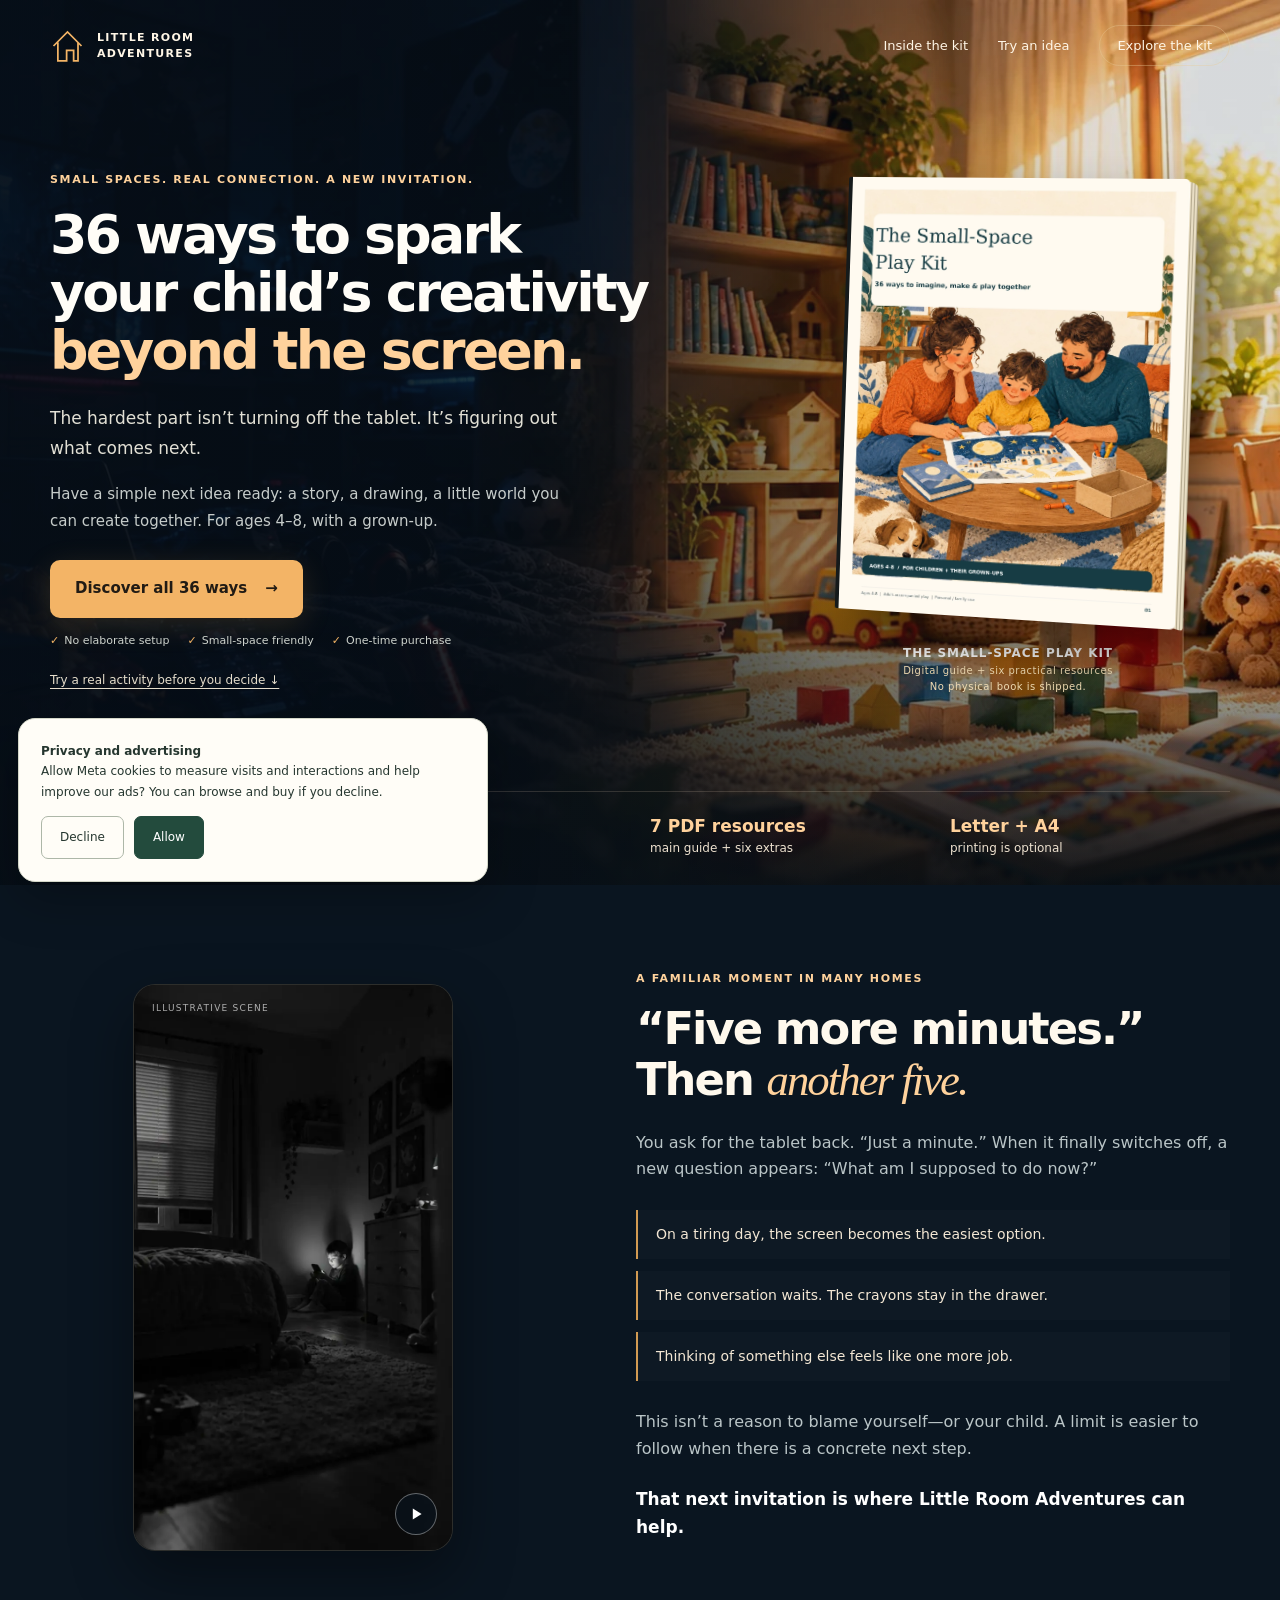
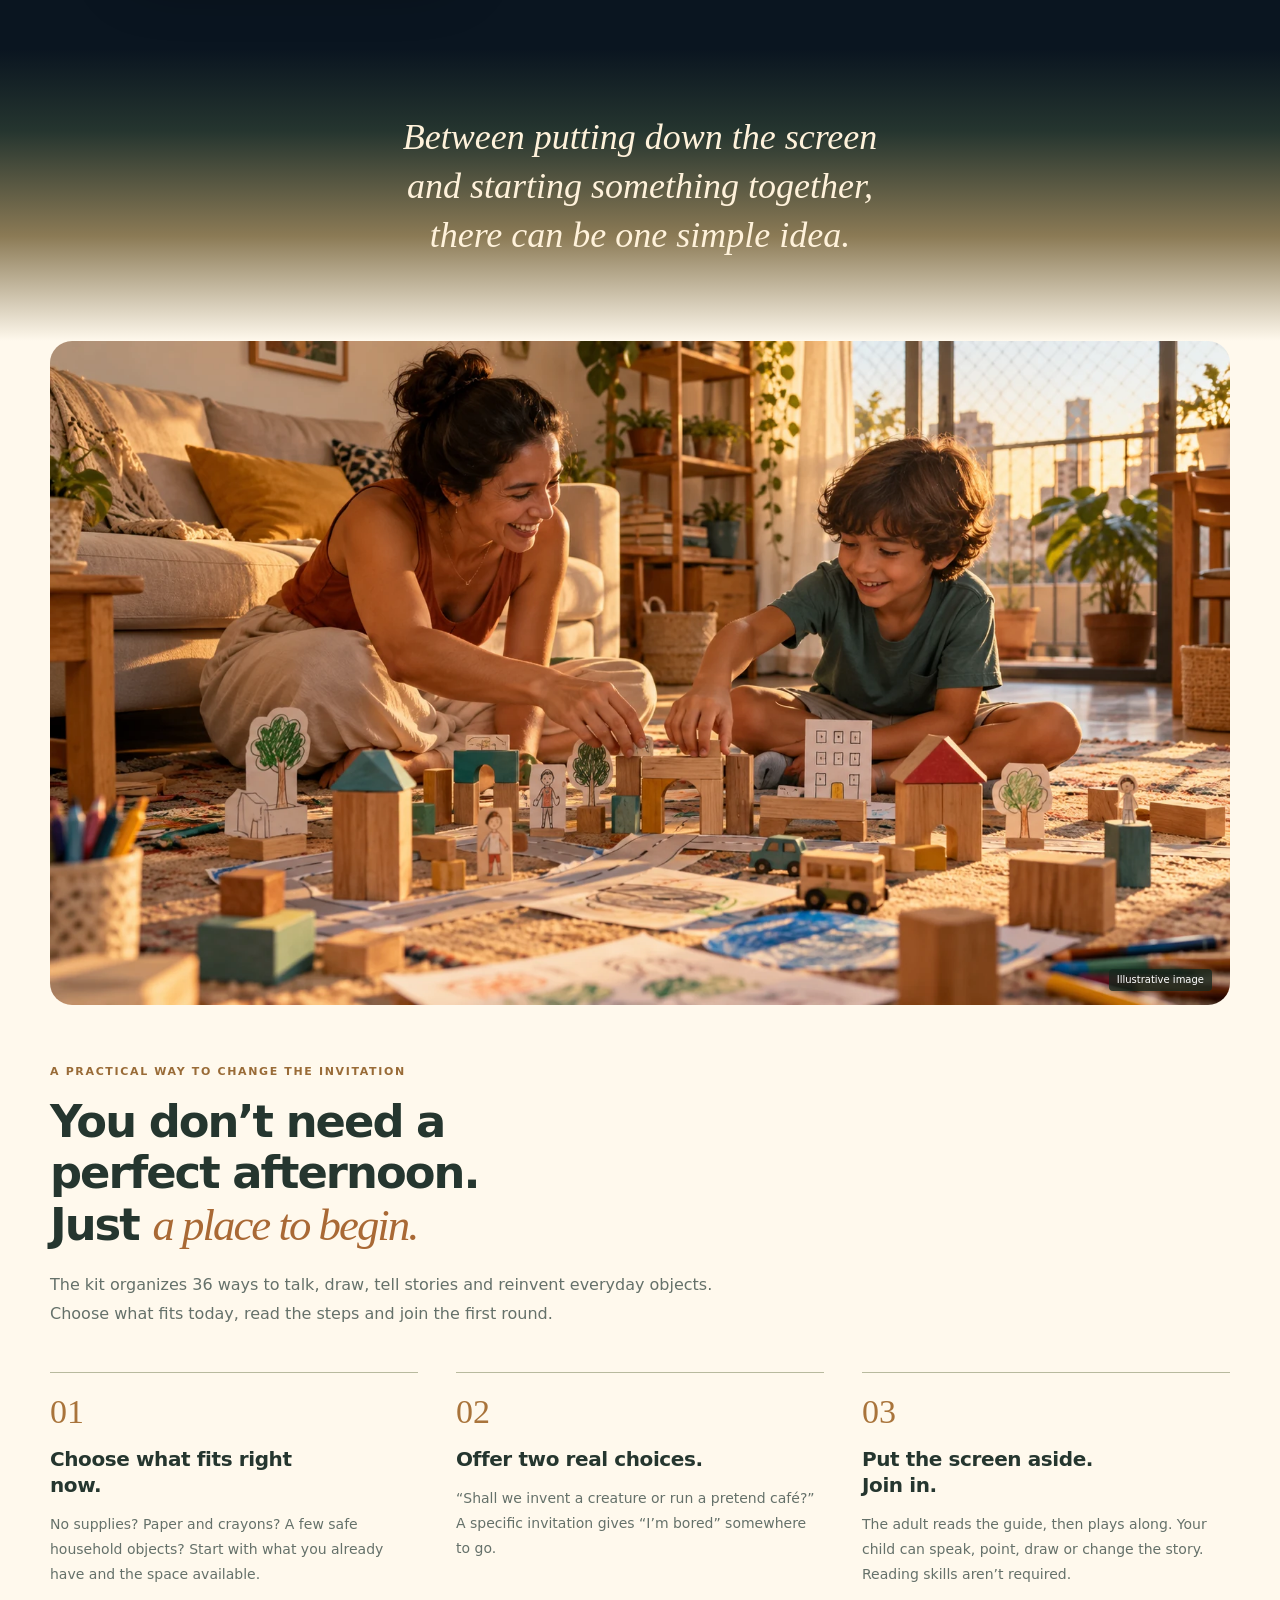
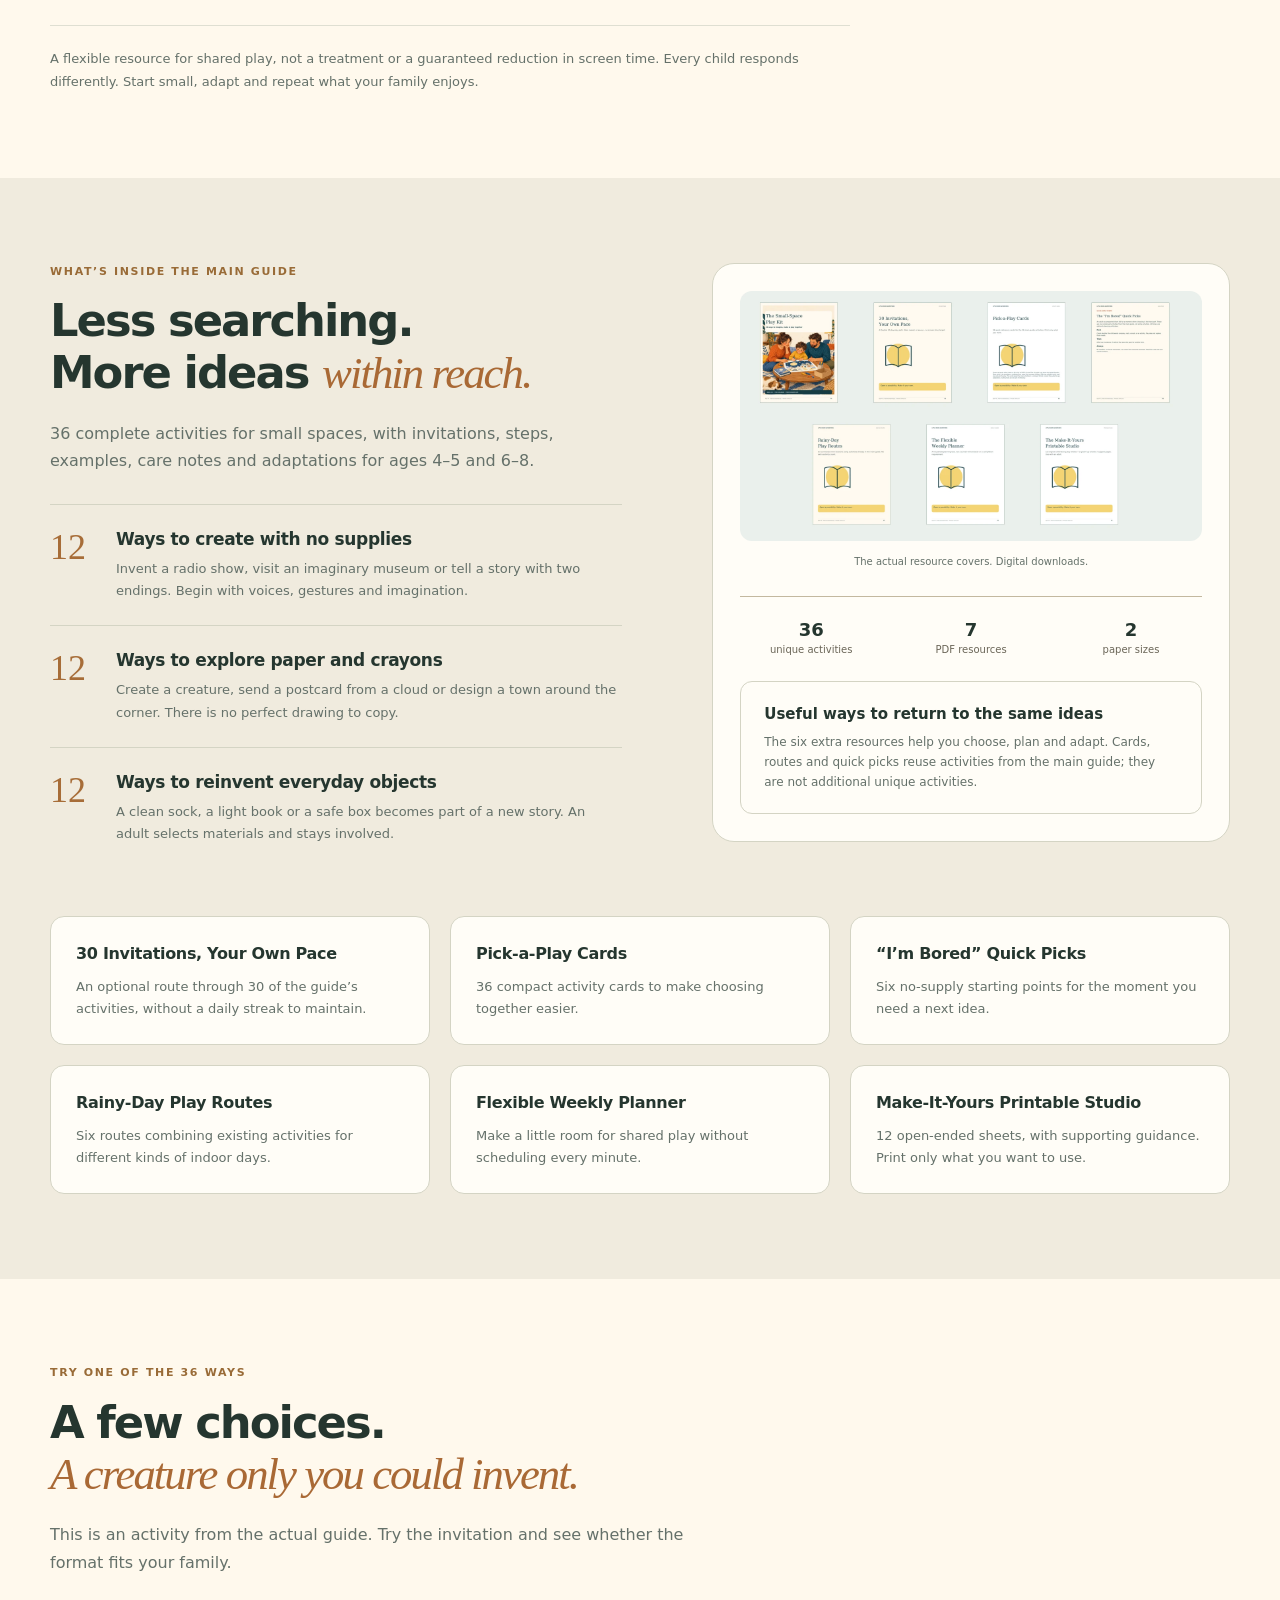
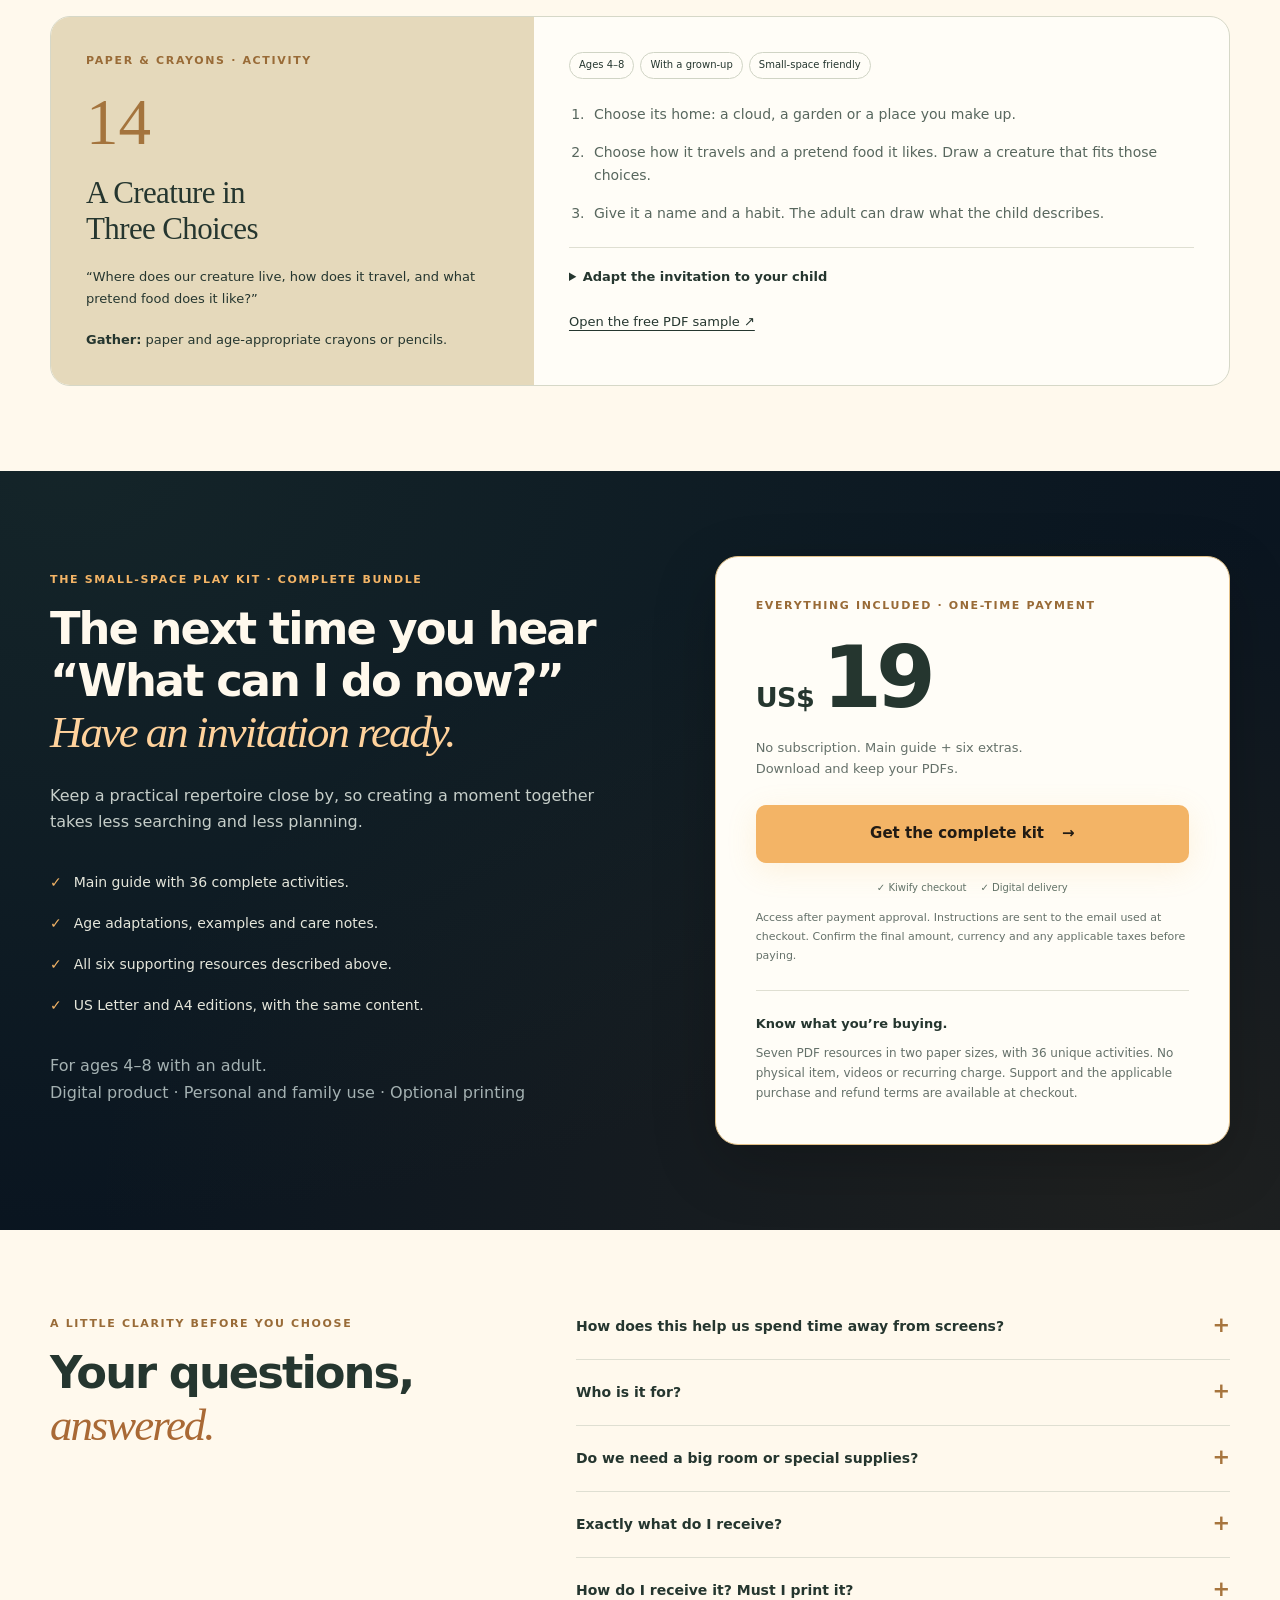
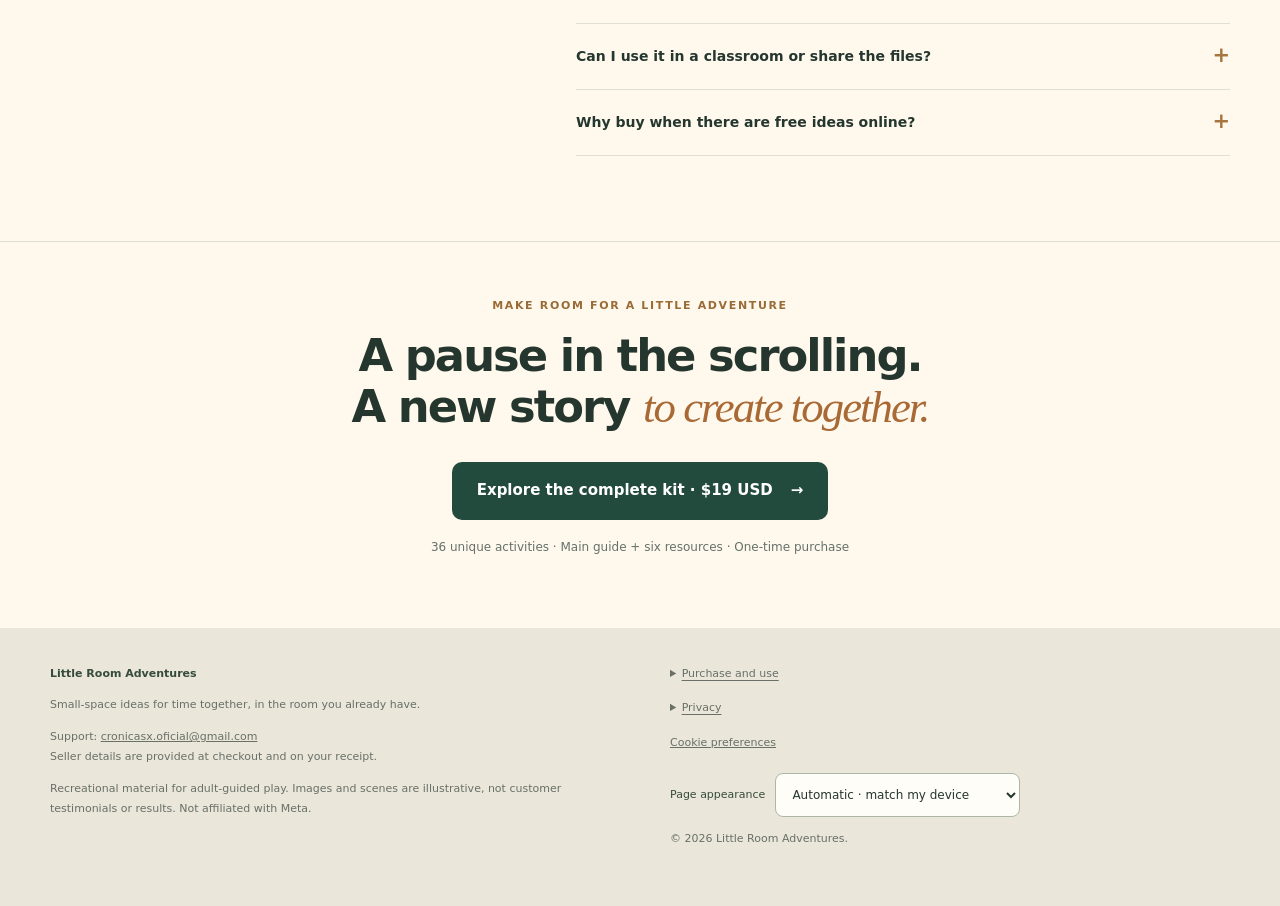
==== commit 86bc60fa: "Redesign international funnel with shadow-to-light story, accessible themes and clear 36-way offer" ====
--- a/en/index.html
+++ b/en/index.html
@@ -1,26 +1,26 @@
 <!doctype html>
-<html lang="en-US"><head><meta charset="utf-8"><meta name="viewport" content="width=device-width,initial-scale=1"><title>The Small-Space Play Kit | Little Room Adventures</title><meta name="description" content="36 adult-accompanied screen-free play invitations for ages 4-8, plus cards, a flexible 30-day path, a planner and original printables. English PDFs in Letter and A4."><meta name="theme-color" content="#173D45"><meta property="og:title" content="Little room. A new possibility."><meta property="og:description" content="The Small-Space Play Kit: 36 invitations for children and their grown-ups."><meta property="og:type" content="website"><meta property="og:image" content="https://brinca-no-ape.vercel.app/en/assets/family.webp"><meta property="og:url" content="https://brinca-no-ape.vercel.app/en/"><link rel="canonical" href="https://brinca-no-ape.vercel.app/en/"><link rel="icon" href="assets/favicon.svg" type="image/svg+xml"><link rel="preload" href="assets/family.webp" as="image"><link rel="stylesheet" href="style.css"><script src="app.js" defer></script><link rel="stylesheet" href="/conversion-enhancements.css">
-</head>
-<body><a class="skip" href="#main">Skip to content</a><header class="wrap nav"><a class="brand" href="#" aria-label="Little Room Adventures home"><svg viewBox="0 0 60 50" width="43" height="38" aria-hidden="true"><circle cx="29" cy="24" r="22" fill="#F4D473"/><path d="M5 12Q18 7 29 15Q41 7 54 12V42Q41 37 29 45Q18 37 5 42ZM29 15V45" fill="none" stroke="#173D45" stroke-width="2"/></svg><span>Little Room<br><b>Adventures</b></span></a><nav aria-label="Main navigation"><a class="desktop" href="#inside">Inside the kit</a><a class="desktop" href="#sample">Try a sample</a><a class="smallbtn" href="#offer">Explore the bundle ↗</a></nav></header>
-<main id="main"><section class="wrap hero"><div class="hero-copy"><p class="eyebrow">FOR AGES 4-8 + THEIR GROWN-UPS</p><h1>Little room.<br>A new <em>possibility.</em></h1><p class="lead">When “I'm bored” arrives, have an invitation ready.</p><p>36 screen-free ways to talk, draw and make believe together. Choose by what you have and where you are, then make the idea your own.</p><a class="btn" href="#offer">Meet the Small-Space Play Kit <span>↗</span></a><p class="fine">Seven English PDF resources · Letter + A4<br>Adult-accompanied play · No physical delivery</p></div><div class="hero-art"><img src="assets/family.webp" width="1122" height="1402" alt="Original illustration of two grown-ups and a child drawing together at a small table" fetchpriority="high"><span class="art-label">Illustrative scene</span><div class="note"><strong>Space.<br>Supplies.<br>Invitation.</strong><span>Your three starting points.</span></div></div></section>
-<div class="ribbon"><div class="wrap"><span>12 no-supply ideas</span><span>12 paper & crayon ideas</span><span>12 everyday-object ideas</span></div></div>
-<section class="wrap section split"><div><p class="eyebrow">A POSSIBLE NEXT STEP</p><h2>You don't need<br>a bigger project.</h2></div><div><p class="lead">You need an idea that fits <em>this</em> moment.</p><p>A quiet conversation. A picture that becomes a place. A clean cardboard box with a pretend new job. The kit turns an open-ended search into two possible invitations to offer.</p><p>Good free ideas exist. This bundle is for adults who want the instructions, adaptations and printable support organized in one place.</p></div></section>
-<section class="dark section"><div class="wrap"><p class="eyebrow">OPEN A POSSIBILITY</p><h2>Three choices.<br>Then a first turn together.</h2><div class="three"><article><span class="num">01</span><h3>Look at the space.</h3><p>A supported seat or a stable table. Movement is optional; no running or climbing is needed.</p></article><article><span class="num">02</span><h3>Check the supplies.</h3><p>Nothing to gather? Start with talk and imagination. Otherwise choose paper or adult-checked household objects.</p></article><article><span class="num">03</span><h3>Offer the invitation.</h3><p>Read the prompt. Join a first turn. Change, repeat or stop whenever the moment calls for it.</p></article></div></div></section>
-<section id="sample" class="wrap section"><div class="sectionhead"><p class="eyebrow">A REAL ACTIVITY FROM THE FINISHED GUIDE</p><h2>A creature.<br>Three decisions.</h2><p>Try the format before considering the bundle.</p></div><div class="sample"><div class="sample-picture"><img src="assets/table.webp" width="1536" height="1024" loading="lazy" alt="Illustration of invented creatures, a drawn map and ordinary household materials"><p class="fine">Illustrative materials. Physical items are not included.</p></div><div><p class="eyebrow">ACTIVITY 14 · PAPER & CRAYONS</p><h3>“Where does our creature live, how does it travel, and what pretend food does it like?”</h3><ol><li>Choose a home: a cloud, garden or another imaginary place.</li><li>Choose a way to travel and a made-up food. Draw a creature that fits those choices.</li><li>Give it a name and describe one habit. The adult can draw as directed.</li></ol><details><summary>Adapt the invitation</summary><p><b>Ages 4-5:</b> offer two options for each choice.<br><b>Ages 6-8:</b> explain how one body part suits the creature's home.<br><b>Another way:</b> describe the creature instead of drawing.<br><b>Care:</b> food stays imaginary; do not mix or taste household products.</p></details><a class="textlink" href="assets/sample.pdf" target="_blank" rel="noopener">Open the 3-page PDF sample ↗</a></div></div></section>
-<section class="soft section"><div class="wrap"><div class="split"><div><p class="eyebrow">FIND A STARTING POINT</p><h2>What do you<br>have today?</h2></div><div><label for="supplies">Explore activity titles by materials</label><select id="supplies"><option value="0">No supplies</option><option value="1">Paper & crayons</option><option value="2">Everyday objects</option></select><p class="fine">Preview of the finished guide's organization. An adult checks suitability and stays throughout.</p></div></div><div id="finder" class="finder" aria-live="polite"></div></div></section>
-<section id="inside" class="wrap section"><div class="sectionhead"><p class="eyebrow">EVERYTHING IN ONE BUNDLE</p><h2>A guide to start.<br>Tools to make it yours.</h2><p>All seven resources are developed. Choose Letter or A4; you receive the same content in both sizes.</p></div><div class="bundle-preview" aria-label="Previews of the seven actual PDF covers"><img src="assets/bundle.webp" width="1400" height="760" alt="Seven actual PDF covers: main guide, 30 invitations, activity cards, quick picks, rainy-day routes, weekly planner and printable studio" loading="lazy"></div><div class="included">
-<article class="main-resource"><span>01 / THE MAIN GUIDE</span><h3>The Small-Space Play Kit</h3><p class="count">36 activities · 44 pages</p><p>One activity per page. Read the invitation, follow three steps, see an illustrated idea, and choose age or participation adaptations. Includes materials, care notes and a closing prompt.</p><p><b>12 + 12 + 12:</b> no supplies, paper/crayons, and adult-selected household objects.</p></article>
-<article><span>02 / FLEXIBLE PLAY PATH</span><h3>30 Invitations, Your Own Pace</h3><p class="count">8 pages</p><p>Thirty optional days with activity references, small twists, checkboxes and reflection space. A path through 30 main activities, not 30 extra activities or a behavior challenge.</p></article>
-<article><span>03 / PICK, READ, PLAY</span><h3>Pick-a-Play Cards</h3><p class="count">36 cards · 10 pages</p><p>Four cards per sheet, each with real steps and care notes. An adult cuts; store in an envelope or box and offer two possibilities. Compact versions of the main activities.</p></article>
-<article><span>04 / WHEN CHOOSING FEELS HARD</span><h3>The “I'm Bored” Quick Picks</h3><p class="count">6 no-supply starts · 5 pages</p><p>A shorter menu of six main-guide activities, with ready-to-read invitations, condensed steps and a grown-up page for changing or stopping the proposal.</p></article>
-<article><span>05 / CONNECT A FEW IDEAS</span><h3>Rainy-Day Play Routes</h3><p class="count">6 routes · 8 pages</p><p>Connected optional sessions built from the main activities: a story museum, cloud cafe, object newsroom and more. Use one stop or a whole route.</p></article>
-<article><span>06 / PLAN LIGHTLY</span><h3>The Flexible Weekly Planner</h3><p class="count">5 pages</p><p>Monday-Sunday spaces for activities, materials, adult preparation, offered/tried checkboxes and notes. Includes a preparation list and weekly reflection.</p></article>
-<article><span>07 / CHILD-FACING SHEETS</span><h3>The Make-It-Yours Printable Studio</h3><p class="count">12 sheets + 2 support pages · 15 pages total</p><p>An original maze, matching, look-from-here bingo, patterns, visual search, drawing and story pages, with answers where appropriate. The remaining page is the cover.</p></article>
-</div><p class="fine">95 pages per paper size across seven PDFs. Both sizes contain the same material, not twice as many activities. Bonus tools reuse the main activities where stated.</p></section>
-<section class="section dark"><div class="wrap split"><div><p class="eyebrow">FOR YOUR HOUSEHOLD</p><h2>Play together.<br>Leave room for choice.</h2></div><div><p>Made for parents and family caregivers accompanying children ages 4-8 at home. The adult reads the instructions, checks materials and joins in.</p><p>Children may talk, point, observe or direct the drawing. Reading is not required. An invitation can be shortened, changed, repeated or declined.</p><p class="fine">This is recreational material, not a classroom license, therapy program or guarantee of engagement, attention, behavior, or reduced screen time. No hands-off care or uninterrupted work time is promised.</p></div></div></section>
-<section id="offer" class="wrap section"><div class="offer"><div><p class="eyebrow">THE COMPLETE HOUSEHOLD BUNDLE</p><h2>A next idea,<br>already organized.</h2><ul><li>36 fully written, illustrated activity pages</li><li>All six bonus resources described above</li><li>36 quick-reference cards and 12 printable play sheets</li><li>Seven PDFs each in US Letter and A4</li><li>Personal/family use, optional printing</li></ul></div><div class="pricebox"><p class="eyebrow">PLANNED LAUNCH PRICE</p><p class="price">$19 <span>USD</span></p><p>One-time payment.<br>No subscription or physical shipment.</p><button id="buy" class="btn" type="button" disabled>Sales are not open yet</button><p id="availability" class="fine" role="status">Explore the sample while purchasing is unavailable.</p><p class="fine">Any applicable taxes and the final currency will be shown at checkout before payment.</p></div></div></section>
-<section class="wrap section faq"><p class="eyebrow">BEFORE YOU CHOOSE</p><h2>A few useful answers.</h2><details><summary>Do I have to print everything?</summary><p>No. Adults can read the guide digitally and set the device aside. Cards and child-facing sheets are intended for optional printing. Choose the correct paper-size folder and print at Actual Size / 100%.</p></details><details><summary>Will my child play independently?</summary><p>The kit requires adult accompaniment throughout. An adult selects safe materials, reads the directions and joins the activity. It is not a way to leave children unsupervised.</p></details><details><summary>Does this guarantee less screen time?</summary><p>No. “Screen-free” describes the activities. Participation and duration vary. There is no promised behavior, attention or screen-time result.</p></details><details><summary>What is included in the download?</summary><p>Seven PDFs in Letter and the same seven in A4: a 44-page guide, 8-page path, 10-page card pack, 5-page quick-pick pack, 8-page rainy-day pack, 5-page planner and 15-page printable pack. No video lessons, printed books or shipped supplies.</p></details><details><summary>Are the bonuses extra activities?</summary><p>The 36 main activities are the core count. The cards, path, quick picks and routes organize or adapt those activities. The printable studio contains 12 additional child-facing sheets, counted separately as printables.</p></details><details><summary>Can teachers use it with a class?</summary><p>This edition includes a personal/family household license. Classroom, resale, redistribution and shared digital-library rights are not included.</p></details><details><summary>What if I need help with a file?</summary><p>Contact <a href="mailto:cronicasx.oficial@gmail.com">cronicasx.oficial@gmail.com</a>. Purchasing is currently unavailable; no order can be placed on this preview page.</p></details></section>
-<section class="wrap last"><p class="eyebrow">A SMALL BEGINNING IS ENOUGH</p><h2>Start with an invitation.<br>See where it goes.</h2><a class="btn" href="assets/sample.pdf" target="_blank" rel="noopener">Explore the sample ↗</a></section></main>
-<footer><div class="wrap split"><div><a class="brand" href="#">Little Room Adventures</a><p class="fine">A project by Luiz Fellipe Simon, Brazil.<br>Support: <a href="mailto:cronicasx.oficial@gmail.com">cronicasx.oficial@gmail.com</a><br>Original content adapted and expanded from Brinca no Apê.</p></div><div><details><summary>Terms & personal use</summary><p>Digital English-language recreational resources for one household. You may download and print for personal/family use. Do not redistribute, resell, upload to shared drives, or offer classroom copies. Adult supervision throughout. Product illustrations are illustrative; physical objects are not supplied. AI-assisted writing and artwork with editorial review; no documented efficacy or family-use study.</p></details><details><summary>Privacy & measurement</summary><p>No account or child details are collected by this page. The hosting provider processes normal request data. Optional Meta marketing measurement loads only after you allow it and can send page/content views and a distinct checkout-button event if a checkout is configured. It does not confirm purchases. You can decline or change your preference below. Purchase and payment information would be handled separately by the checkout provider.</p></details><button class="textlink" id="preferences" type="button">Marketing preferences</button><p class="fine">© 2026 Little Room Adventures. No affiliation with Meta or the benchmark brands.</p></div></div></footer>
-<aside id="consent" class="consent" aria-label="Optional marketing measurement" hidden><p><b>May we measure visits with Meta?</b><br>Optional marketing measurement helps us understand adult visits. You can browse the page and sample without it.</p><div><button id="decline" type="button">Decline</button><button id="allow" type="button">Allow measurement</button></div></aside><script src="/conversion-enhancements.js" defer></script>
-</body></html>
+<html lang="en"><head>
+<meta charset="utf-8"><meta name="viewport" content="width=device-width,initial-scale=1"><meta name="theme-color" content="#0a1520">
+<title>36 Ways to Create Beyond the Screen | Little Room Adventures</title>
+<meta name="description" content="36 ways to imagine, make and reconnect in small spaces. A practical play kit for ages 4–8 with a grown-up. Main guide plus six resources. $19 USD.">
+<link rel="canonical" href="https://brinca-no-ape.vercel.app/en/"><link rel="icon" href="assets/favicon.svg" type="image/svg+xml">
+<meta property="og:type" content="website"><meta property="og:title" content="When the screen goes away, have a next idea ready."><meta property="og:description" content="36 ways to imagine, make and play together. For ages 4–8, with a grown-up."><meta property="og:url" content="https://brinca-no-ape.vercel.app/en/"><meta property="og:image" content="https://brinca-no-ape.vercel.app/en/assets/bundle.webp">
+<script>try{const t=localStorage.getItem('lra_color_scheme_v1');if(t==='light'||t==='dark')document.documentElement.dataset.theme=t}catch(e){}</script>
+<link rel="stylesheet" href="../redesign.css"><link rel="stylesheet" href="style.css">
+</head><body><a class="skip" href="#main">Skip to content</a>
+<div class="hero-shell"><header class="wrap nav"><a class="brand" href="/en/" aria-label="Little Room Adventures home"><svg viewBox="0 0 40 42" fill="none" aria-hidden="true"><path d="M4 21 20 5l16 16M9 17v21h10V26h8v12h5V17" stroke="currentColor" stroke-width="2"/></svg><span>LITTLE ROOM<br>ADVENTURES</span></a><nav class="navlinks" aria-label="Main navigation"><a class="hide-mobile" href="#inside">Inside the kit</a><a class="hide-mobile" href="#sample">Try an idea</a><a class="outline offer-link" data-position="nav" href="#get-kit">Explore the kit</a></nav></header>
+<section class="wrap hero" aria-labelledby="hero-title"><div class="hero-copy"><span class="eyebrow">Small spaces. Real connection. A new invitation.</span><h1 id="hero-title">36 ways to spark your child’s creativity <em>beyond the screen.</em></h1><p class="lead">The hardest part isn’t turning off the tablet. It’s figuring out what comes next.</p><p class="hero-detail">Have a simple next idea ready: a story, a drawing, a little world you can create together. For ages 4–8, with a grown-up.</p><a class="btn btn-primary offer-link" data-position="hero" href="#get-kit">Discover all 36 ways <span aria-hidden="true">→</span></a><div class="hero-under"><span>No elaborate setup</span><span>Small-space friendly</span><span>One-time purchase</span></div><a class="sample-link" href="#sample">Try a real activity before you decide ↓</a></div><div class="book-area"><div class="book"><img src="assets/main-cover.webp" alt="The Small-Space Play Kit: 36 ways to imagine, make and play together" width="1160" height="1500" fetchpriority="high" decoding="async"></div><p class="book-caption"><b>THE SMALL-SPACE PLAY KIT</b>Digital guide + six practical resources<br>No physical book is shipped.</p></div></section>
+<div class="wrap hero-bottom"><div><strong>36 ways</strong>to imagine, make &amp; play</div><div><strong>Ages 4–8</strong>with a grown-up</div><div><strong>7 PDF resources</strong>main guide + six extras</div><div><strong>Letter + A4</strong>printing is optional</div></div></div>
+<main id="main">
+<section class="section night" aria-labelledby="pain-title"><div class="wrap pain-grid"><div><div class="film paused"><video id="screen-scene" muted loop playsinline preload="none" poster="../assets/rotina-nas-telas.webp" width="720" height="1280" aria-label="Illustrative scene of a child looking at a screen"><source data-src="../assets/rotina-nas-telas.mp4" type="video/mp4"></video><span class="film-top">Illustrative scene</span><button class="film-toggle" id="film-toggle" type="button" aria-label="Play illustrative scene"><svg class="motion-play" viewBox="0 0 20 20" fill="currentColor" aria-hidden="true"><path d="m6 3 11 7-11 7z"/></svg><svg class="motion-pause" viewBox="0 0 20 20" fill="currentColor" aria-hidden="true"><path d="M5 3h3v14H5zm7 0h3v14h-3z"/></svg></button></div></div><div class="pain-copy"><span class="eyebrow">A familiar moment in many homes</span><h2 id="pain-title">“Five more minutes.”<br>Then <em>another five.</em></h2><p>You ask for the tablet back. “Just a minute.” When it finally switches off, a new question appears: “What am I supposed to do now?”</p><div class="pain-lines"><p>On a tiring day, the screen becomes the easiest option.</p><p>The conversation waits. The crayons stay in the drawer.</p><p>Thinking of something else feels like one more job.</p></div><p>This isn’t a reason to blame yourself—or your child. A limit is easier to follow when there is a concrete next step.</p><p class="turn">That next invitation is where Little Room Adventures can help.</p></div></div></section>
+<div class="bridge"><p>Between putting down the screen and starting something together,<br>there can be one simple idea.</p></div>
+<section class="section wrap solution" aria-labelledby="solution-title"><div class="connection-image"><img src="assets/family-together.webp" alt="A mother and child smiling as they build a small town with blocks together" width="1672" height="941" loading="lazy" decoding="async"><span>Illustrative image</span></div><div class="section-head"><span class="eyebrow">A practical way to change the invitation</span><h2 id="solution-title">You don’t need a perfect afternoon.<br>Just <em>a place to begin.</em></h2><p>The kit organizes 36 ways to talk, draw, tell stories and reinvent everyday objects. Choose what fits today, read the steps and join the first round.</p></div><div class="steps"><article class="step"><div class="step-number">01</div><div><h3>Choose what fits right now.</h3><p>No supplies? Paper and crayons? A few safe household objects? Start with what you already have and the space available.</p></div></article><article class="step"><div class="step-number">02</div><div><h3>Offer two real choices.</h3><p>“Shall we invent a creature or run a pretend café?” A specific invitation gives “I’m bored” somewhere to go.</p></div></article><article class="step"><div class="step-number">03</div><div><h3>Put the screen aside. Join in.</h3><p>The adult reads the guide, then plays along. Your child can speak, point, draw or change the story. Reading skills aren’t required.</p></div></article></div><p class="promise-note">A flexible resource for shared play, not a treatment or a guaranteed reduction in screen time. Every child responds differently. Start small, adapt and repeat what your family enjoys.</p></section>
+<section class="section kit" id="inside" aria-labelledby="inside-title"><div class="wrap kit-grid"><div class="kit-intro"><span class="eyebrow">What’s inside the main guide</span><h2 id="inside-title">Less searching.<br>More ideas <em>within reach.</em></h2><p>36 complete activities for small spaces, with invitations, steps, examples, care notes and adaptations for ages 4–5 and 6–8.</p><ul class="kit-list"><li><span class="n">12</span><div><h3>Ways to create with no supplies</h3><p>Invent a radio show, visit an imaginary museum or tell a story with two endings. Begin with voices, gestures and imagination.</p></div></li><li><span class="n">12</span><div><h3>Ways to explore paper and crayons</h3><p>Create a creature, send a postcard from a cloud or design a town around the corner. There is no perfect drawing to copy.</p></div></li><li><span class="n">12</span><div><h3>Ways to reinvent everyday objects</h3><p>A clean sock, a light book or a safe box becomes part of a new story. An adult selects materials and stays involved.</p></div></li></ul></div><div class="kit-preview"><img class="bundle-image" src="assets/bundle.webp" alt="The seven included PDF resource covers: main guide, invitation route, play cards, quick picks, rainy-day routes, planner and printable studio" width="1400" height="760" loading="lazy" decoding="async"><p class="preview-caption">The actual resource covers. Digital downloads.</p><div class="kit-spec"><div><strong>36</strong>unique activities</div><div><strong>7</strong>PDF resources</div><div><strong>2</strong>paper sizes</div></div><div class="extras"><strong>Useful ways to return to the same ideas</strong>The six extra resources help you choose, plan and adapt. Cards, routes and quick picks reuse activities from the main guide; they are not additional unique activities.</div></div></div><div class="wrap bonus-grid"><article><h3>30 Invitations, Your Own Pace</h3><p>An optional route through 30 of the guide’s activities, without a daily streak to maintain.</p></article><article><h3>Pick-a-Play Cards</h3><p>36 compact activity cards to make choosing together easier.</p></article><article><h3>“I’m Bored” Quick Picks</h3><p>Six no-supply starting points for the moment you need a next idea.</p></article><article><h3>Rainy-Day Play Routes</h3><p>Six routes combining existing activities for different kinds of indoor days.</p></article><article><h3>Flexible Weekly Planner</h3><p>Make a little room for shared play without scheduling every minute.</p></article><article><h3>Make-It-Yours Printable Studio</h3><p>12 open-ended sheets, with supporting guidance. Print only what you want to use.</p></article></div></section>
+<section class="section wrap" id="sample" aria-labelledby="sample-title"><div class="section-head"><span class="eyebrow">Try one of the 36 ways</span><h2 id="sample-title">A few choices.<br><em>A creature only you could invent.</em></h2><p>This is an activity from the actual guide. Try the invitation and see whether the format fits your family.</p></div><div class="demo"><div class="demo-title"><div><span class="eyebrow">Paper &amp; crayons · Activity</span><div class="mission">14</div><h3>A Creature in<br>Three Choices</h3><p>“Where does our creature live, how does it travel, and what pretend food does it like?”</p></div><p><strong>Gather:</strong> paper and age-appropriate crayons or pencils.</p></div><div class="demo-content"><div class="chips"><span>Ages 4–8</span><span>With a grown-up</span><span>Small-space friendly</span></div><ol><li>Choose its home: a cloud, a garden or a place you make up.</li><li>Choose how it travels and a pretend food it likes. Draw a creature that fits those choices.</li><li>Give it a name and a habit. The adult can draw what the child describes.</li></ol><details><summary>Adapt the invitation to your child</summary><p><strong>Ages 4–5:</strong> offer two choices at a time and welcome pointing or spoken answers.</p><p><strong>Ages 6–8:</strong> ask how one body part helps the creature live in its home.</p><p><strong>Another way:</strong> tell the creature’s story aloud instead of drawing. Keep pretend food imaginary; do not mix or taste household products.</p></details><a class="sample-download" href="assets/sample.pdf" target="_blank" rel="noopener">Open the free PDF sample ↗</a></div></div></section>
+<section class="offer-section" id="offer" aria-labelledby="offer-title"><div class="wrap offer-grid"><div class="offer-copy"><span class="eyebrow">The Small-Space Play Kit · Complete bundle</span><h2 id="offer-title">The next time you hear<br>“What can I do now?”<br><em>Have an invitation ready.</em></h2><p>Keep a practical repertoire close by, so creating a moment together takes less searching and less planning.</p><ul class="checklist"><li>Main guide with 36 complete activities.</li><li>Age adaptations, examples and care notes.</li><li>All six supporting resources described above.</li><li>US Letter and A4 editions, with the same content.</li></ul><p class="fine">For ages 4–8 with an adult.<br>Digital product · Personal and family use · Optional printing</p></div><div class="pricebox" id="get-kit" tabindex="-1"><span class="eyebrow">Everything included · One-time payment</span><div class="price" aria-label="19 US dollars"><span class="currency">US$</span>19</div><p class="price-note">No subscription. Main guide + six extras.<br>Download and keep your PDFs.</p><a class="btn btn-primary checkout" id="buy" data-position="offer" href="https://pay.kiwify.com/9MM7u2F?region=intl">Get the complete kit <span aria-hidden="true">→</span></a><div class="payment-trust"><span>✓ Kiwify checkout</span><span>✓ Digital delivery</span></div><p class="fine">Access after payment approval. Instructions are sent to the email used at checkout. Confirm the final amount, currency and any applicable taxes before paying.</p><div class="purchase-note"><strong>Know what you’re buying.</strong><p>Seven PDF resources in two paper sizes, with 36 unique activities. No physical item, videos or recurring charge. Support and the applicable purchase and refund terms are available at checkout.</p></div></div></div></section>
+<section class="section wrap" aria-labelledby="faq-title"><div class="faq-grid"><div><span class="eyebrow">A little clarity before you choose</span><h2 id="faq-title">Your questions,<br><em>answered.</em></h2></div><div><details><summary>How does this help us spend time away from screens?</summary><p>It gives you concrete alternatives for what comes after the screen switches off: what to offer, what to say and how to begin together. It does not promise to eliminate screen use, treat dependence or change your child’s behavior.</p></details><details><summary>Who is it for?</summary><p>Children ages 4–8 with a grown-up. The guide includes adaptations for ages 4–5 and 6–8. Children can speak, point or draw with help; independent reading is not required.</p></details><details><summary>Do we need a big room or special supplies?</summary><p>No large play area is required. Twelve activities use no supplies; the rest use paper and crayons or everyday objects checked by an adult. Prepare a safe space and follow each activity’s care notes.</p></details><details><summary>Exactly what do I receive?</summary><p>The 44-page main guide and six supporting PDF resources: invitation route, activity cards, quick picks, rainy-day routes, weekly planner and printable studio. Each comes in US Letter and A4 with the same content. The extras reuse or support the 36 main activities; they do not double the activity count.</p></details><details><summary>How do I receive it? Must I print it?</summary><p>After payment approval, Kiwify sends access instructions to your checkout email. Check spam or promotions too. Download and save the files. The adult can read an idea on a device, then put it away to play; printing is optional.</p></details><details><summary>Can I use it in a classroom or share the files?</summary><p>This purchase is for personal and family use. A classroom license, resale and redistribution are not included.</p></details><details><summary>Why buy when there are free ideas online?</summary><p>You are paying for the selection and organization: complete instructions, examples, age adaptations and reusable planning tools in one kit. Try the free sample to decide whether that saves you time.</p></details></div></div></section>
+<section class="last"><span class="eyebrow">Make room for a little adventure</span><h2>A pause in the scrolling.<br>A new story <em>to create together.</em></h2><a class="btn btn-dark offer-link" data-position="final" href="#get-kit">Explore the complete kit · $19 USD <span aria-hidden="true">→</span></a><p>36 unique activities · Main guide + six resources · One-time purchase</p></section></main>
+<footer><div class="wrap footgrid"><div><strong>Little Room Adventures</strong><p>Small-space ideas for time together, in the room you already have.</p><p>Support: <a href="mailto:cronicasx.oficial@gmail.com">cronicasx.oficial@gmail.com</a><br>Seller details are provided at checkout and on your receipt.</p><p>Recreational material for adult-guided play. Images and scenes are illustrative, not customer testimonials or results. Not affiliated with Meta.</p></div><div><details><summary>Purchase and use</summary><p>A digital kit licensed for personal and family use. No physical shipping or subscription. Do not resell or redistribute the files. Access follows payment approval. Review the seller’s purchase and refund terms at checkout. Questions: cronicasx.oficial@gmail.com.</p></details><details><summary>Privacy</summary><p>With your permission, the Meta Pixel measures page and product views, offer views, scroll depth and button clicks. Meta may receive browsing information, device information and cookie identifiers. You may decline and still browse and buy. Change your choice through Cookie preferences. Payment information is entered at Kiwify, under its and the seller’s policies. Campaign parameters may be passed to checkout. Contact: cronicasx.oficial@gmail.com.</p></details><button id="preferences" class="privacy-preferences" type="button">Cookie preferences</button><div class="theme-control"><label for="theme-preference">Page appearance</label><select id="theme-preference" disabled><option value="auto">Automatic · match my device</option><option value="light">Light</option><option value="dark">Dark</option></select></div><p>© 2026 Little Room Adventures.</p></div></div></footer>
+<div class="sticky" id="sticky-offer"><div><strong>$19 USD</strong><span>36 ways · Complete digital kit</span></div><a class="btn btn-primary offer-link" data-position="sticky" href="#get-kit">Explore the kit <span aria-hidden="true">→</span></a></div>
+<section id="consent" class="marketing-consent" aria-label="Privacy preferences" hidden><p><strong>Privacy and advertising</strong><br>Allow Meta cookies to measure visits and interactions and help improve our ads? You can browse and buy if you decline.</p><div class="marketing-actions"><button type="button" id="decline">Decline</button><button type="button" id="allow">Allow</button></div></section>
+<script src="app.js" defer></script></body></html>
--- a/redesign.css
+++ b/redesign.css
@@ -0,0 +1,17 @@
+:root{--navy:#0a1520;--navy-soft:#12232e;--cream:#fff9ed;--paper:#fffdf7;--gold:#f3b466;--gold-light:#ffd29c;--ink:#25362f;--muted:#65716a;--line:#dfdfd2;--green:#234b3d;--radius:20px;color-scheme:light dark;--eyebrow:#996b37;--heading-em:#a96935;--step-number:#a9743b;--step-line:#b8ba9e;--kit-bg:#f0ebde;--kit-line:#d4d4c4;--kit-number:#a76d38;--cover-start:#dfd1b5;--cover-end:#ede5d3;--cover-caption:#706752;--cover-meta:#6b6658;--cover-line:#c3b89f;--demo-line:#d6d8c8;--demo-bg:#e5d9bb;--demo-number:#a4743d;--chip-line:#d0d4c5;--demo-text:#58675e;--price-border:#e2c087;--trust:#627267;--seal:#98713f;--seal-line:#cfb98d;--faq-marker:#a7753e;--footer-bg:#eae6da;--footer-text:#687068;--footer-strong:#354b3b;--sticky-bg:#fffcf3f5;--sticky-line:#bfa77666;--sticky-muted:#6a7269;--consent-line:#d4d7c8;--control-line:#adb7a8;--bridge-soft:#25352f;--bridge-warm:#8b7a55;}*{box-sizing:border-box}html{scroll-behavior:smooth;scroll-padding-top:32px}body{margin:0;background:var(--cream);color:var(--ink);font-family:system-ui,-apple-system,BlinkMacSystemFont,"Segoe UI",sans-serif;line-height:1.65;-webkit-font-smoothing:antialiased}img,video{display:block;max-width:100%;height:auto}button,a{-webkit-tap-highlight-color:transparent;touch-action:manipulation}button{font:inherit}a{color:inherit}button,a,summary{outline-offset:5px}button:focus-visible,a:focus-visible,summary:focus-visible{outline:3px solid var(--gold)}.wrap{width:min(1180px,100% - 64px);margin-inline:auto}.skip{position:absolute;top:-80px;z-index:999;background:var(--paper);padding:12px}.skip:focus{top:0}.brand{text-decoration:none;display:inline-flex;align-items:center;gap:12px;font-size:14px;font-weight:650;letter-spacing:.15em;white-space:nowrap}.brand svg{width:35px;height:38px;color:var(--gold)}.nav{position:relative;z-index:2;display:flex;justify-content:space-between;align-items:center;gap:24px;padding:25px 0;color:#fff6e6}.navlinks{display:flex;align-items:center;gap:30px;font-size:13px}.navlinks a{text-decoration:none}.navlinks .outline{padding:9px 17px;border:1px solid #e7c99960;border-radius:50px}.hero-shell{position:relative;isolation:isolate;color:#fffdf7;background:var(--navy);overflow:hidden}.hero-shell::before{content:"";position:absolute;z-index:-2;inset:0;background:url('assets/sombra-luz.webp') center center/cover no-repeat}.hero-shell::after{content:"";position:absolute;z-index:-1;inset:0;background:linear-gradient(90deg,rgba(6,14,23,.95) 0%,rgba(6,14,23,.89) 32%,rgba(9,17,24,.67) 52%,rgba(12,17,19,.12) 82%),linear-gradient(0deg,rgba(7,14,20,.92),transparent 35%)}.hero{display:grid;grid-template-columns:1.2fr .8fr;gap:70px;align-items:center;padding:40px 0 60px;min-height:700px}.hero-copy{max-width:660px}.eyebrow{font-size:11px;text-transform:uppercase;font-weight:750;letter-spacing:.15em;line-height:1.6;color:var(--eyebrow);display:block;margin-bottom:15px}.hero .eyebrow,.night .eyebrow{color:var(--gold-light)}h1,h2,h3,p{margin:0}h1{font-size:clamp(42px,4.5vw,66px);font-weight:740;line-height:1.075;letter-spacing:-.052em;margin:18px 0 23px;text-wrap:balance}h1 em{font-style:normal;color:var(--gold-light)}h1 .soft-title{display:block;color:#fff5df}h2{font-size:clamp(32px,3.5vw,46px);font-weight:710;line-height:1.15;letter-spacing:-.044em;text-wrap:balance}h2 em{font-family:Georgia,serif;font-weight:400;font-style:italic;color:var(--heading-em)}h3{font-size:20px;line-height:1.3;letter-spacing:-.02em}.lead{font-size:17px;line-height:1.8;color:#e2e0d5;max-width:550px}.hero-detail{font-size:13px;color:#c6ccca;margin:17px 0 25px}.btn{display:inline-flex;align-items:center;justify-content:center;gap:18px;min-height:58px;padding:16px 25px;border:0;border-radius:10px;text-decoration:none;font-size:15px;line-height:1.4;font-weight:750;cursor:pointer;transition:background .15s,transform .15s;max-width:100%;text-align:center}.btn-primary{background:var(--gold);color:#211b14;box-shadow:0 7px 30px #f0af4826}.btn-primary:hover{background:var(--gold-light);transform:translateY(-2px)}.btn-dark{background:var(--green);color:white}.btn-dark:hover{background:#34604f;transform:translateY(-2px)}.btn svg{width:20px;height:20px;flex:none}.hero-under{margin-top:14px;font-size:11px;color:#cdd2cc;display:flex;gap:18px;flex-wrap:wrap}.hero-under span::before{content:'✓';color:var(--gold);padding-right:5px}.sample-link{display:inline-block;font-size:12px;margin-top:21px;color:#e6decc;text-underline-offset:4px}.book-area{display:flex;flex-direction:column;align-items:center;position:relative;padding:20px 10px 10px}.book{position:relative;width:min(345px,100%);transform:perspective(1200px) rotateY(-9deg) rotateZ(2deg);filter:drop-shadow(22px 28px 25px #0007)}.book img{width:100%;border-radius:2px 5px 5px 2px;position:relative;z-index:2;border-left:4px solid #151a1b}.book::after{content:'';position:absolute;right:-8px;top:3px;width:16px;height:calc(100% - 4px);background:repeating-linear-gradient(90deg,#b6ab90 0 1px,#e8ddc3 1px 3px);transform:skewY(16deg);border-radius:0 5px 4px 0}.book-caption{font-size:10px;text-align:center;letter-spacing:.05em;color:#f4dfb6;margin-top:25px;line-height:1.6}.book-caption b{display:block;font-size:12px;color:white;letter-spacing:.08em}.hero-bottom{position:relative;border-top:1px solid #e3ceb52b;display:grid;grid-template-columns:repeat(4,1fr);gap:20px;padding:23px 0 26px;font-size:12px;color:#ede1cf}.hero-bottom strong{display:block;color:var(--gold-light);font-size:17px;line-height:1.4}.section{padding:85px 0}.night{background:var(--navy);color:#fff9ed}.pain-grid{display:grid;grid-template-columns:.9fr 1.1fr;gap:100px;align-items:center}.film{position:relative;width:min(320px,100%);margin-inline:auto;background:#080e14;border:1px solid #c4b18b32;border-radius:22px;overflow:hidden;box-shadow:0 25px 60px #0006}.film video{width:100%;aspect-ratio:9/16;object-fit:contain}.film-top{position:absolute;top:16px;left:18px;font-size:9px;text-transform:uppercase;letter-spacing:.14em;color:#ffffffa6}.film-toggle{position:absolute;bottom:15px;right:15px;width:42px;height:42px;border-radius:50%;border:1px solid #ffffff5c;color:white;background:#09121cc7;cursor:pointer;display:grid;place-items:center}.film-toggle svg{width:16px;height:16px}.film .motion-play{display:none}.film.paused .motion-play{display:block}.film.paused .motion-pause{display:none}.pain-copy p{color:#bac5c7;font-size:16px;margin:23px 0}.pain-copy h2{max-width:540px}.pain-copy h2 em{color:var(--gold-light)}.pain-lines{margin:28px 0;display:grid;gap:12px}.pain-lines p{margin:0;padding:14px 18px;border-left:2px solid #d29a52;background:#ffffff04;color:#f3e7d4;font-size:14px;line-height:1.5}.pain-copy .turn{color:white;font-size:17px;font-weight:600}.bridge{text-align:center;background:linear-gradient(#0a1520,var(--bridge-soft) 28%,var(--bridge-warm) 64%,var(--cream));padding:64px 24px 82px;color:#fff2db}.bridge p{font-family:Georgia,serif;font-size:clamp(24px,3vw,36px);font-style:italic;line-height:1.35;max-width:700px;margin:auto;text-wrap:balance}.section-head{max-width:680px}.section-head>p{color:var(--muted);font-size:16px;margin-top:20px;line-height:1.8}.steps{display:grid;grid-template-columns:repeat(3,1fr);gap:38px;margin-top:43px}.step{border-top:1px solid var(--step-line);padding-top:22px}.step-number{color:var(--step-number);font-family:Georgia,serif;font-size:34px;margin-bottom:17px;line-height:1}.step p{color:var(--muted);font-size:14px;line-height:1.8;margin-top:14px}.step h3{max-width:260px}.promise-note{border-top:1px solid var(--line);padding-top:22px;font-size:13px;line-height:1.7;color:var(--muted);margin-top:38px;max-width:800px}.kit{background:var(--kit-bg)}.kit-grid{display:grid;grid-template-columns:1.05fr .95fr;gap:90px;align-items:start}.kit-intro p{color:var(--muted);font-size:16px;margin:22px 0}.kit-list{list-style:none;padding:0;margin:30px 0 0}.kit-list li{display:grid;grid-template-columns:50px 1fr;gap:16px;border-top:1px solid var(--kit-line);padding:23px 0}.kit-list .n{font-family:Georgia,serif;font-size:36px;color:var(--kit-number);line-height:1.1}.kit-list h3{font-size:17px}.kit-list p{font-size:13px;line-height:1.7;margin:8px 0 0;color:var(--muted)}.extras{margin-top:28px;padding:20px 23px;border:1px solid var(--kit-line);border-radius:12px;font-size:13px;color:var(--muted)}.extras strong{display:block;color:var(--ink);margin-bottom:7px;font-size:15px}.kit-cover{background:linear-gradient(145deg,var(--cover-start),var(--cover-end));border-radius:24px;padding:44px 65px 32px;display:flex;flex-direction:column;align-items:center}.kit-cover img{width:265px;box-shadow:11px 15px 27px #2c2c2530;border-radius:3px;transform:rotate(-3deg)}.kit-cover p{text-align:center;font-size:11px;color:var(--cover-caption);margin-top:26px}.kit-spec{display:grid;grid-template-columns:repeat(3,1fr);gap:18px;margin-top:25px;padding-top:20px;border-top:1px solid var(--cover-line);font-size:10px;text-align:center;color:var(--cover-meta)}.kit-spec strong{font-size:18px;display:block;color:var(--ink);line-height:1.4}.demo{display:grid;grid-template-columns:.82fr 1.18fr;margin-top:38px;border:1px solid var(--demo-line);border-radius:20px;overflow:hidden;background:var(--paper)}.demo-title{background:var(--demo-bg);padding:35px;display:flex;flex-direction:column;justify-content:space-between}.demo-title .mission{font-family:Georgia,serif;font-size:65px;line-height:1;color:var(--demo-number);margin:20px 0}.demo-title h3{font-family:Georgia,serif;font-size:31px;font-weight:400;line-height:1.15}.demo-title p{font-size:13px;margin-top:20px}.demo-content{padding:35px}.chips{display:flex;flex-wrap:wrap;gap:6px;margin-bottom:24px}.chips span{font-size:10px;border:1px solid var(--chip-line);border-radius:50px;padding:4px 9px}.demo-content ol{padding-left:20px;margin:0}.demo-content li{font-size:14px;margin-bottom:15px;padding-left:5px;color:var(--demo-text)}.demo-content details{border-top:1px solid var(--line);padding-top:18px;margin-top:22px}.demo-content summary{font-size:13px;cursor:pointer;font-weight:600}.demo-content details p{font-size:13px;color:var(--muted);margin-top:14px}.offer-section{background:var(--navy);position:relative;isolation:isolate;color:#fff9ed;padding:85px 0}.offer-section::before{content:'';position:absolute;inset:0;z-index:-1;background:radial-gradient(ellipse at 5% 0%,#29443b55,transparent 70%),radial-gradient(ellipse at 90% 95%,#8a5c202a,transparent 65%)}.offer-grid{display:grid;grid-template-columns:1.05fr .95fr;align-items:center;gap:95px}.offer-copy h2{max-width:550px}.offer-copy .eyebrow{color:var(--gold)}.offer-copy>p{font-size:16px;color:#c6cec9;margin:24px 0}.checklist{list-style:none;padding:0;margin:26px 0}.checklist li{font-size:14px;color:#e5e6db;padding:9px 0;display:flex;gap:12px}.checklist li::before{content:'✓';color:var(--gold);font-weight:bold}.offer-copy .fine{color:#a4b1b2}.pricebox{background:var(--paper);color:var(--ink);padding:40px;border-radius:23px;border:1px solid var(--price-border);box-shadow:0 20px 65px #0003}.pricebox .eyebrow{margin-bottom:16px}.price{font-size:86px;line-height:1.08;letter-spacing:-.07em;font-weight:750;white-space:nowrap;margin:7px 0 13px}.price .currency{font-size:25px;letter-spacing:-.02em;margin-right:8px}.price .cents{font-size:42px;letter-spacing:-.05em}.price-note{font-size:13px;color:var(--muted);margin-bottom:25px}.pricebox .btn{width:100%}.fine{font-size:11px;line-height:1.7;color:var(--muted);margin-top:13px}.payment-trust{display:flex;justify-content:center;gap:14px;font-size:10px;margin-top:17px;color:var(--trust)}.guarantee{display:grid;grid-template-columns:53px 1fr;gap:15px;border-top:1px solid var(--line);padding-top:23px;margin-top:25px}.seal{width:50px;height:56px;color:var(--seal);display:flex;align-items:center;justify-content:center;border:1px solid var(--seal-line);border-radius:13px 13px 23px 23px;font-family:Georgia,serif;font-size:25px}.guarantee p{font-size:11px;line-height:1.8;color:var(--muted)}.guarantee strong{color:var(--ink);display:block;font-size:13px}.faq-grid{display:grid;grid-template-columns:.8fr 1.2fr;gap:90px}.faq-grid details{border-bottom:1px solid var(--line);padding:21px 0}.faq-grid details:first-child{padding-top:0}.faq-grid summary{cursor:pointer;font-size:14px;font-weight:650;list-style:none;display:flex;justify-content:space-between;gap:20px}.faq-grid summary::-webkit-details-marker{display:none}.faq-grid summary::after{content:'+';font-size:21px;color:var(--faq-marker);line-height:1}.faq-grid details[open] summary::after{content:'−'}.faq-grid details p{font-size:13px;color:var(--muted);margin-top:14px}.last{padding:55px 24px 70px;text-align:center;border-top:1px solid var(--line)}.last h2{max-width:680px;margin:0 auto 28px}.last p{font-size:12px;color:var(--muted);margin-top:18px}footer{background:var(--footer-bg);padding:36px 0 45px;color:var(--footer-text);font-size:11px;line-height:1.8}.footgrid{display:grid;grid-template-columns:1fr 1fr;gap:60px}footer strong{color:var(--footer-strong)}footer p{margin:12px 0}footer summary{cursor:pointer;text-decoration:underline;text-underline-offset:3px}footer details{margin-bottom:15px}.privacy-preferences{border:0;background:none;padding:0;color:inherit;text-decoration:underline;cursor:pointer;font-size:inherit}.sticky{position:fixed;bottom:0;inset-inline:0;z-index:50;background:var(--sticky-bg);border-top:1px solid var(--sticky-line);padding:10px 24px calc(10px + env(safe-area-inset-bottom,0px));display:none;align-items:center;justify-content:space-between;gap:16px;box-shadow:0 -8px 24px #07141a14;backdrop-filter:blur(14px)}.sticky.show{display:flex}.sticky strong{font-size:20px;letter-spacing:-.03em;line-height:1.2;display:block}.sticky span{font-size:9px;color:var(--sticky-muted)}.sticky .btn{min-height:43px;font-size:12px;padding:11px 19px}.marketing-consent{position:fixed;bottom:18px;left:18px;right:18px;max-width:470px;padding:22px;background:var(--paper);color:var(--ink);border:1px solid var(--consent-line);border-radius:17px;box-shadow:0 16px 50px #0004;z-index:150;font-size:12px;line-height:1.7}.marketing-consent[hidden]{display:none}.marketing-actions{display:flex;gap:10px;margin-top:14px}.marketing-actions button{font-size:12px;padding:10px 18px;min-height:43px;border:1px solid var(--control-line);border-radius:7px;cursor:pointer;background:transparent;color:var(--ink)}.marketing-actions button:last-child{background:var(--green);color:white;border-color:var(--green)}.dialog{position:fixed;inset:0;z-index:999;background:#071724b0;display:grid;place-items:center;padding:24px}.dialog[hidden]{display:none}.dialogbox{max-width:430px;background:var(--paper);padding:32px;border-radius:20px}.dialogbox h2{font-size:28px}.dialogbox p{margin:18px 0;font-size:14px}.hero>*,.pain-grid>*,.kit-grid>*,.steps>*,.offer-grid>*,.faq-grid>*,.footgrid>*,.demo>*{min-width:0}
+@media(min-width:761px){.sticky{justify-content:center;gap:55px}.sticky span{font-size:11px}.sticky .btn{min-width:270px}}
+@media(max-width:1000px){.hero{gap:35px;grid-template-columns:1.15fr .85fr}.hero h1{font-size:48px}.pain-grid{gap:55px}.kit-grid{gap:45px}.kit-cover{padding:35px}.offer-grid,.faq-grid{gap:45px}.pricebox{padding:30px}.price{font-size:75px}.steps{gap:24px}}
+@media(max-width:760px){.wrap{width:calc(100% - 44px)}.nav{padding:20px 0;gap:12px}.brand{gap:9px;font-size:10px;letter-spacing:.13em}.brand svg{width:26px;height:30px}.navlinks .hide-mobile{display:none}.navlinks .outline{font-size:11px;padding:8px 12px}.hero-shell::before{background-position:58% center}.hero-shell::after{background:linear-gradient(180deg,#07101bf5 0%,#07121de6 39%,#0b152177 67%,#08141ce0 100%),linear-gradient(90deg,#061220a6,transparent)}.hero{grid-template-columns:1fr;gap:30px;padding:31px 0 40px;min-height:0}.hero h1{font-size:clamp(35px,9.4vw,49px);line-height:1.09;margin:15px 0 20px;letter-spacing:-.048em}.eyebrow{font-size:9px;letter-spacing:.13em}.lead{font-size:15px;line-height:1.75}.hero-detail{font-size:11px;margin:15px 0 22px}.hero .btn{width:100%;font-size:14px}.hero-under{font-size:9px;gap:11px;justify-content:center;margin-top:13px}.sample-link{display:block;text-align:center;font-size:11px;margin-top:19px}.book-area{padding:10px 28px 0}.book{width:242px;transform:perspective(1200px) rotateY(-8deg) rotateZ(2deg)}.book-caption{margin-top:24px;font-size:9px}.book-caption b{font-size:11px}.hero-bottom{grid-template-columns:repeat(2,1fr);gap:20px;padding:22px 0 27px;font-size:10px;text-align:center}.hero-bottom strong{font-size:15px}.section{padding:58px 0}.pain-grid,.kit-grid,.offer-grid,.faq-grid,.footgrid,.demo{grid-template-columns:1fr;gap:36px}.pain-grid{display:flex;flex-direction:column-reverse}.pain-copy h2{font-size:33px}.pain-copy p{font-size:14px;margin:20px 0}.pain-lines p{font-size:12px;margin:0;padding:13px 15px}.pain-copy .turn{font-size:15px}.film{width:265px}.bridge{padding:45px 25px 65px}.bridge p{font-size:26px}.section-head>p{font-size:14px;margin-top:17px}.steps{grid-template-columns:1fr;gap:25px;margin-top:30px}.step{display:grid;grid-template-columns:40px 1fr;gap:18px;padding-top:20px}.step-number{font-size:28px}.step h3{font-size:18px;max-width:none}.step p{font-size:13px;margin-top:9px}.promise-note{font-size:11px;margin-top:28px;padding-top:20px}.kit-intro p{font-size:14px}.kit-list{margin-top:24px}.kit-list li{padding:20px 0;gap:10px}.kit-list p{font-size:12px}.kit-cover{padding:32px 48px 25px}.kit-cover img{width:215px}.kit-spec{gap:12px;font-size:9px}.kit-spec strong{font-size:17px}.demo{gap:0;margin-top:28px}.demo-title,.demo-content{padding:27px}.demo-title .mission{font-size:52px;margin:15px 0}.demo-title h3{font-size:30px}.demo-content li{font-size:13px;margin-bottom:14px}.offer-section{padding:58px 0}.offer-copy>p{font-size:14px}.checklist li{font-size:13px;padding:8px 0}.pricebox{padding:28px 24px}.price{font-size:79px}.price .cents{font-size:40px}.price-note{font-size:12px}.payment-trust{gap:10px;font-size:9px}.faq-grid{gap:31px}.faq-grid summary{font-size:13px}.faq-grid details p{font-size:12px}.last{padding:45px 22px 54px}.last h2{font-size:31px}.last .btn{width:100%;max-width:400px;font-size:13px}.last p{font-size:10px}.footgrid{gap:25px}footer{padding-bottom:120px;font-size:10px}.marketing-consent{bottom:85px;padding:18px;font-size:11px}.marketing-actions button{flex:1;font-size:11px}.sticky{padding-inline:18px}.sticky strong{font-size:18px}.sticky .btn{font-size:11px;gap:10px;padding-inline:15px}}
+@media(max-width:350px){.wrap{width:calc(100% - 36px)}.hero h1{font-size:33px}.hero .btn{font-size:12px}.hero-under{font-size:8px;gap:8px}.brand{font-size:9px}.book{width:215px}.price{font-size:69px}.sticky .btn{font-size:10px;padding:10px 12px}}
+@media(prefers-reduced-motion:reduce){html{scroll-behavior:auto}*,*::before,*::after{transition:none!important;animation:none!important}.btn:hover{transform:none}}
+
+/* A complete night palette, selected by the phone or the reader's preference. */
+@media(prefers-color-scheme:dark){:root:not([data-theme="light"]){color-scheme:dark;--navy:#0a1520;--navy-soft:#12232e;--cream:#101c23;--paper:#192930;--ink:#f4ecdd;--muted:#b5c0bb;--line:#354741;--green:#2b5949;--eyebrow:#e7b67c;--heading-em:#f1ba78;--step-number:#e8b67b;--step-line:#3e524c;--kit-bg:#14242a;--kit-line:#3c4f48;--kit-number:#e9b879;--cover-start:#344034;--cover-end:#26342d;--cover-caption:#d7d0b9;--cover-meta:#c9c9b9;--cover-line:#596351;--demo-line:#485447;--demo-bg:#343a2c;--demo-number:#efbf85;--chip-line:#51625a;--demo-text:#cbd5cc;--price-border:#9f7b4c;--trust:#c0d0c3;--seal:#f0c88c;--seal-line:#806b48;--faq-marker:#edbe84;--footer-bg:#0d181c;--footer-text:#b6c1b8;--footer-strong:#f1e8d7;--sticky-bg:#14242af5;--sticky-line:#6d725688;--sticky-muted:#bac8bd;--consent-line:#465a4b;--control-line:#789b88;--bridge-soft:#203b33;--bridge-warm:#3b4636;}}
+:root[data-theme="dark"]{color-scheme:dark;--navy:#0a1520;--navy-soft:#12232e;--cream:#101c23;--paper:#192930;--ink:#f4ecdd;--muted:#b5c0bb;--line:#354741;--green:#2b5949;--eyebrow:#e7b67c;--heading-em:#f1ba78;--step-number:#e8b67b;--step-line:#3e524c;--kit-bg:#14242a;--kit-line:#3c4f48;--kit-number:#e9b879;--cover-start:#344034;--cover-end:#26342d;--cover-caption:#d7d0b9;--cover-meta:#c9c9b9;--cover-line:#596351;--demo-line:#485447;--demo-bg:#343a2c;--demo-number:#efbf85;--chip-line:#51625a;--demo-text:#cbd5cc;--price-border:#9f7b4c;--trust:#c0d0c3;--seal:#f0c88c;--seal-line:#806b48;--faq-marker:#edbe84;--footer-bg:#0d181c;--footer-text:#b6c1b8;--footer-strong:#f1e8d7;--sticky-bg:#14242af5;--sticky-line:#6d725688;--sticky-muted:#bac8bd;--consent-line:#465a4b;--control-line:#789b88;--bridge-soft:#203b33;--bridge-warm:#3b4636;}
+:root[data-theme="light"]{color-scheme:only light}
+
+.skip{color:var(--ink)}
+.theme-control{display:flex;align-items:center;flex-wrap:wrap;gap:10px;margin-top:20px}
+.theme-control label{color:var(--footer-strong);font-size:11px}
+.theme-control select{max-width:100%;min-height:44px;padding:9px 34px 9px 12px;border:1px solid var(--control-line);border-radius:8px;background:var(--paper);color:var(--ink);font:inherit;font-size:12px;cursor:pointer;touch-action:manipulation}
+.theme-control select:focus-visible{outline:3px solid var(--gold);outline-offset:3px}
--- a/en/style.css
+++ b/en/style.css
@@ -1 +1,25 @@
-:root{--ink:#173d45;--clay:#b54a2b;--paper:#fff9ef;--gold:#f4d473;--line:#d9deda}*{box-sizing:border-box}html{scroll-behavior:smooth;scroll-padding-top:30px}body{margin:0;background:var(--paper);color:var(--ink);font:17px/1.65 system-ui,-apple-system,BlinkMacSystemFont,"Segoe UI",sans-serif}img{display:block;max-width:100%;height:auto}a{color:inherit}button,select{font:inherit}button,a,select{-webkit-tap-highlight-color:transparent}button,a:focus-visible,select:focus-visible{outline:3px solid var(--clay);outline-offset:5px}button{cursor:pointer}.wrap{width:min(1180px,100%);margin:auto;padding-inline:32px}.nav{display:flex;justify-content:space-between;align-items:center;gap:24px;padding-block:26px}.brand{display:flex;align-items:center;gap:12px;font-size:17px;line-height:1.15;text-decoration:none;font-weight:500}.brand b{font-weight:800}.nav nav{display:flex;align-items:center;gap:28px}.nav a{font-size:14px;text-decoration:none}.smallbtn{border:1px solid var(--ink);border-radius:30px;padding:11px 20px;min-height:44px}.hero{display:grid;grid-template-columns:1fr 1fr;gap:56px;align-items:center;padding-block:38px 70px}.hero-copy{padding-bottom:20px}h1,h2,h3{font-family:Georgia,'Times New Roman',serif;font-weight:400;line-height:1.1;letter-spacing:-.04em;margin:0 0 24px}h1{font-size:clamp(48px,5.9vw,77px)}h1 em{color:var(--clay);font-weight:400}h2{font-size:clamp(36px,4.4vw,56px)}h3{font-size:28px;letter-spacing:-.025em}.eyebrow{font-size:11px;letter-spacing:.14em;font-weight:800;margin-bottom:20px}.lead{font-size:23px;line-height:1.45}p{margin:0 0 22px}.btn{display:inline-flex;align-items:center;justify-content:center;gap:20px;padding:16px 23px;background:var(--ink);color:white;border:0;border-radius:8px;min-height:54px;text-decoration:none;font-size:16px;font-weight:750;line-height:1.4}.btn span{font-size:22px}.fine{font-size:12px;line-height:1.6;color:#52666a;margin-top:16px}.hero-art{position:relative}.hero-art>img{border-radius:90px 90px 18px 18px;width:100%}.note{position:absolute;right:-14px;bottom:36px;transform:rotate(4deg);padding:25px;background:var(--gold);box-shadow:0 15px 25px #173d451a}.note strong{font:25px/1.12 Georgia,serif}.note span{display:block;font-size:10px;margin-top:10px}.art-label{position:absolute;bottom:8px;left:12px;background:#fff9efcc;font-size:9px;padding:1px 7px}.ribbon{border-block:1px solid var(--line);padding:20px 0}.ribbon>div{display:flex;justify-content:space-between;gap:20px;font-size:13px;font-weight:700}.section{padding-block:90px}.split{display:grid;grid-template-columns:1fr 1fr;gap:70px;align-items:start}.dark{background:var(--ink);color:var(--paper)}.dark .eyebrow{color:var(--gold)}.dark .fine{color:#d7e0db}.three{display:grid;grid-template-columns:repeat(3,1fr);gap:42px;margin-top:50px}.three h3{font-size:28px}.num{font-size:14px;color:var(--gold);display:block;border-top:1px solid #fff5;padding-top:20px;margin-bottom:25px}.sectionhead{max-width:680px;margin-bottom:40px}.sample{display:grid;grid-template-columns:1fr 1fr;gap:50px;align-items:center}.sample-picture img{border-radius:20px}.sample ol{padding-left:22px}.sample li{padding-left:6px;margin:15px 0}.textlink{background:transparent;border:0;text-decoration:underline;padding:0;font-weight:700;font-size:14px;min-height:44px;display:inline-flex;align-items:center;cursor:pointer;color:inherit}.soft{background:#eaf0eb}.soft label{display:block;font-weight:700;margin-bottom:10px}select{width:100%;padding:14px;border:1px solid var(--ink);border-radius:8px;background:var(--paper);color:var(--ink)}.finder{display:grid;grid-template-columns:repeat(4,1fr);gap:15px;margin-top:35px}.finder>div{padding:18px;border-top:2px solid var(--ink)}.finder span{font-size:11px;display:block;color:var(--clay);font-weight:800}.finder strong{font:21px/1.25 Georgia,serif;display:block;margin-top:7px}.bundle-preview{padding:20px;background:#eaf0eb;border-radius:20px;margin:20px 0 45px}.bundle-preview img{width:100%}.included{display:grid;grid-template-columns:1fr 1fr;gap:0 46px}.included article{border-top:1px solid var(--line);padding:32px 0}.included span{font-size:10px;font-weight:800;letter-spacing:.12em;color:var(--clay)}.included h3{margin-block:12px}.included p{font-size:15px}.included .main-resource{grid-column:1/-1;max-width:740px}.count{font-weight:750}.offer{display:grid;grid-template-columns:1.2fr 1fr;gap:50px;border:1px solid var(--line);border-radius:20px;padding:45px}.offer ul{padding-left:22px}.offer li{margin:12px 0}.pricebox{background:#eaf0eb;padding:32px;border-radius:14px}.price{font-size:68px;font-family:Georgia,serif;line-height:1.1;margin-block:15px}.price span{font:14px system-ui}.pricebox .btn{width:100%}.pricebox button:disabled{cursor:default;background:#5a6d6c}.faq{max-width:900px;padding-top:0}details{border-bottom:1px solid var(--line);padding:16px 0}summary{cursor:pointer;min-height:35px;font-weight:700;list-style-position:outside;margin-left:18px}details p{font-size:15px;margin:16px 0 4px}.last{text-align:center;padding-block:50px 100px}footer{border-top:1px solid var(--line);padding-block:50px}.consent{position:fixed;bottom:18px;left:18px;max-width:520px;background:white;border:1px solid var(--ink);border-radius:14px;padding:22px;z-index:99;box-shadow:0 8px 45px #173d4530}.consent[hidden]{display:none}.consent p{font-size:13px;margin-bottom:14px}.consent>div{display:flex;gap:12px;flex-wrap:wrap}.consent button{padding:11px 16px;background:white;color:var(--ink);border:1px solid var(--ink);border-radius:6px;min-height:44px;font-size:13px}.consent button:last-child{background:var(--ink);color:white}.skip{position:absolute;left:16px;top:-80px;background:white;padding:10px;z-index:110}.skip:focus{top:10px}section[id]{scroll-margin-top:20px}.hero>*,.split>*,.sample>*,.offer>*{min-width:0}body{overflow-wrap:break-word}@media(max-width:800px){.wrap{padding-inline:24px}.desktop{display:none}.nav{padding-block:20px;gap:12px}.nav .brand{font-size:14px}.smallbtn{padding:9px 12px;font-size:11px!important}.hero{grid-template-columns:1fr;gap:30px;padding-top:24px}.hero-copy{max-width:600px}h1{font-size:clamp(48px,10.5vw,72px)}.hero-art{max-width:480px;margin:auto}.hero-art>img{max-height:570px;object-fit:cover}.note{right:0}.section{padding-block:64px}.split,.sample,.offer{grid-template-columns:1fr;gap:25px}.three{grid-template-columns:1fr;gap:12px}.three article{max-width:550px}.ribbon>div{flex-wrap:wrap;font-size:11px;gap:8px 20px}.finder{grid-template-columns:1fr 1fr}.included{grid-template-columns:1fr}.offer{padding:24px}.pricebox{padding:25px}.consent{right:14px;left:14px;bottom:14px;max-width:none}.last{padding-bottom:65px}.faq{padding-top:0}}@media(prefers-reduced-motion:reduce){html{scroll-behavior:auto}}
+/* International presentation; the Brazilian funnel retains its own files. */
+.hero h1{font-size:clamp(40px,4.2vw,62px)}
+.hero-detail{max-width:530px;font-size:15px;line-height:1.8}
+.brand{font-size:11px;letter-spacing:.12em;line-height:1.4}
+.solution{padding-top:0}
+.connection-image{position:relative;margin:0 0 58px;border-radius:22px;overflow:hidden;background:var(--kit-bg)}
+.connection-image img{width:100%;height:auto}
+.connection-image>span{position:absolute;bottom:14px;right:18px;color:#fff;font-size:10px;padding:3px 8px;border-radius:4px;background:#17281fc4}
+.kit-preview{position:sticky;top:35px;padding:27px;background:var(--paper);border:1px solid var(--kit-line);border-radius:22px}
+.bundle-image{width:100%;height:auto;border-radius:12px}
+.preview-caption{text-align:center;font-size:10px;color:var(--muted);margin:13px 0}
+.kit-preview .extras{font-size:12px;margin-top:22px}
+.bonus-grid{display:grid;grid-template-columns:repeat(3,minmax(0,1fr));gap:20px;margin-top:48px}
+.bonus-grid article{padding:25px;border:1px solid var(--kit-line);border-radius:14px;background:var(--paper)}
+.bonus-grid h3{font-size:16px;line-height:1.45}.bonus-grid p{font-size:13px;color:var(--muted);margin-top:11px}
+.sample-download{display:inline-block;margin-top:23px;font-size:13px;text-underline-offset:4px;color:var(--ink)}
+.offer-copy h2 em{color:var(--gold-light)}
+.purchase-note{margin-top:25px;padding-top:22px;border-top:1px solid var(--line);font-size:12px;color:var(--muted)}
+.purchase-note strong{color:var(--ink);font-size:13px}.purchase-note p{margin-top:9px}
+.price .currency{font-size:27px}.pricebox{scroll-margin-top:30px}
+.pricebox:focus{outline:3px solid var(--gold);outline-offset:7px}
+.sticky{padding-inline:24px}.sticky.show~.marketing-consent{bottom:90px}
+@media(max-width:1000px){.hero h1{font-size:46px}.bonus-grid{gap:15px}.bonus-grid article{padding:20px}.kit-preview{padding:22px}}
+@media(max-width:760px){.brand{font-size:9px;letter-spacing:.09em}.navlinks .outline{font-size:10px}.hero h1{font-size:clamp(35px,9vw,48px)}.hero-detail{font-size:13px}.connection-image{margin-bottom:35px;border-radius:15px}.connection-image>span{font-size:8px;right:9px;bottom:8px}.kit-preview{position:static;padding:20px}.bonus-grid{grid-template-columns:1fr;gap:12px;margin-top:28px}.bonus-grid article{padding:20px}.bonus-grid h3{font-size:16px}.bonus-grid p{font-size:12px}.pricebox{scroll-margin-top:18px}.sticky strong{font-size:18px}.sticky .btn{font-size:11px;padding-inline:16px}.hero .book{width:250px}.book-caption{line-height:1.8}.purchase-note{font-size:11px}}
+@media(max-width:350px){.brand{font-size:8px}.navlinks .outline{font-size:9px;padding-inline:9px}.hero h1{font-size:32px}.sticky{padding-inline:14px}.sticky .btn{font-size:10px}}
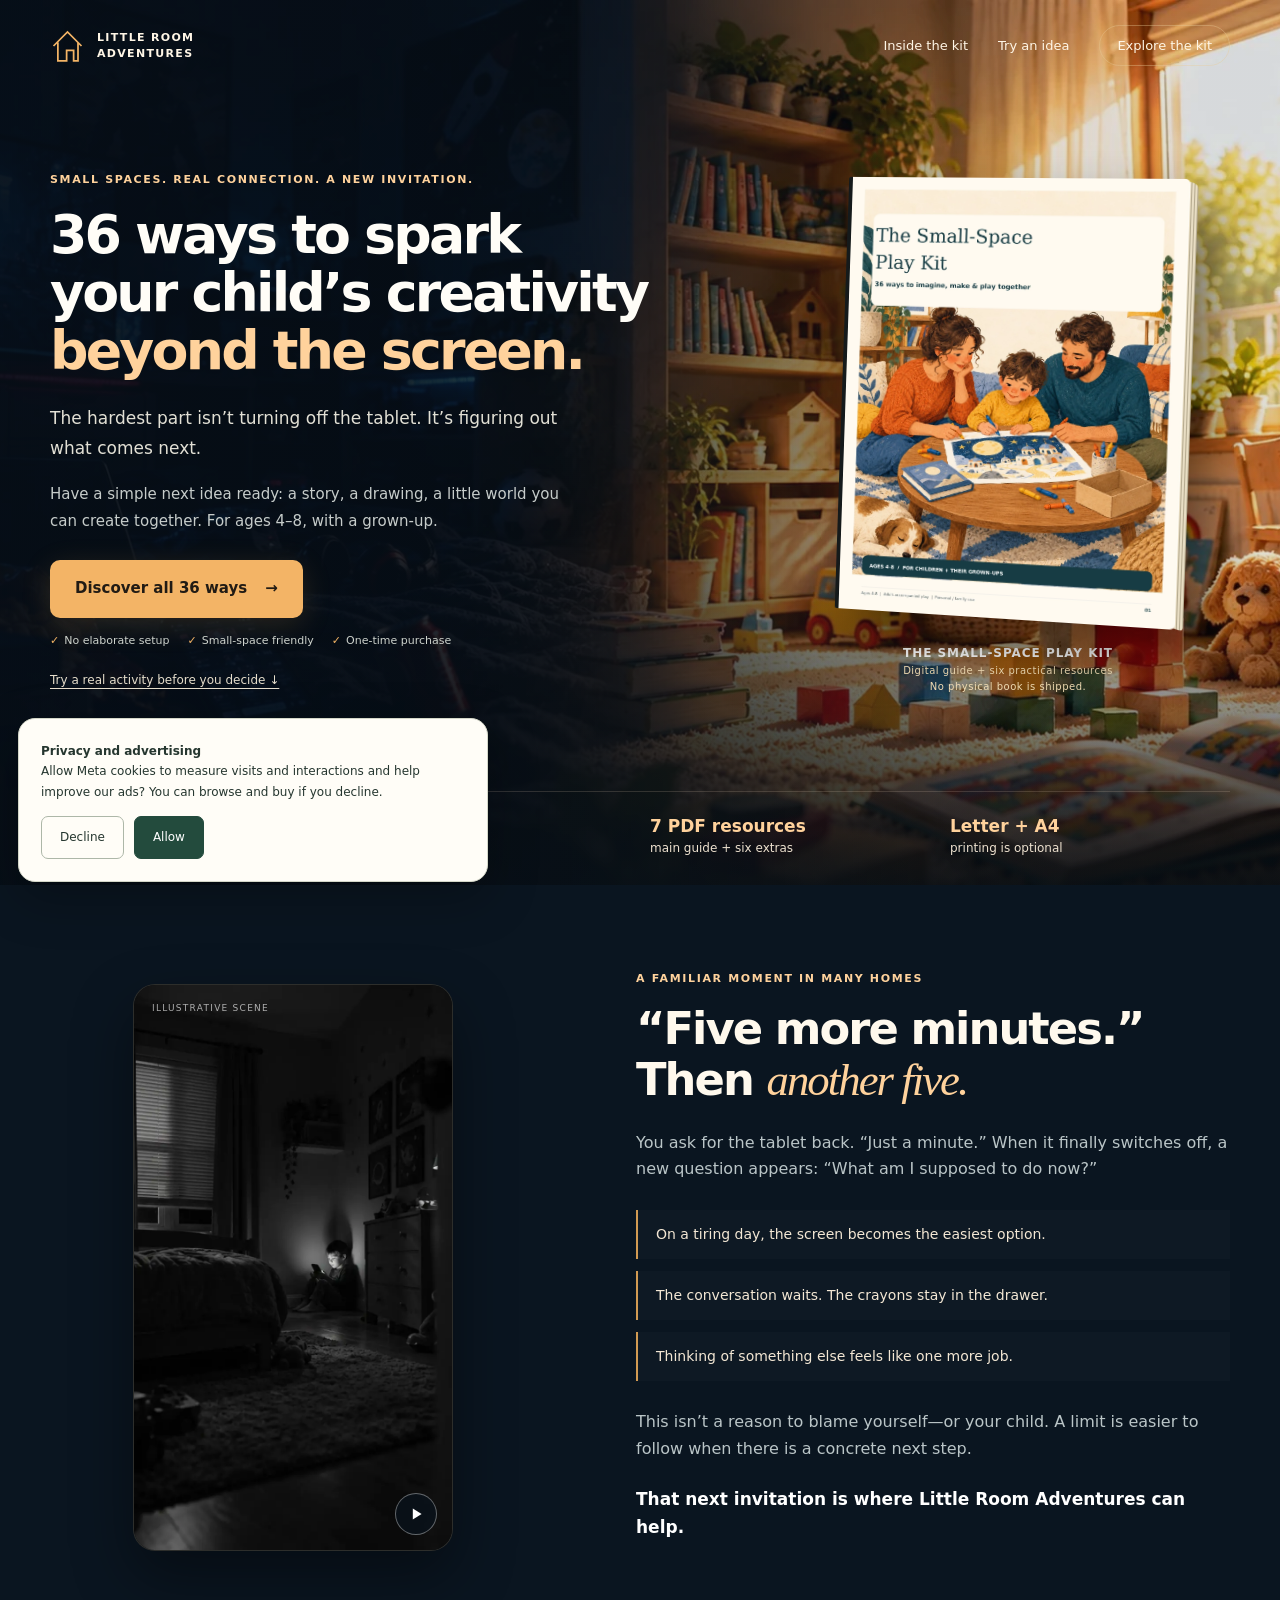
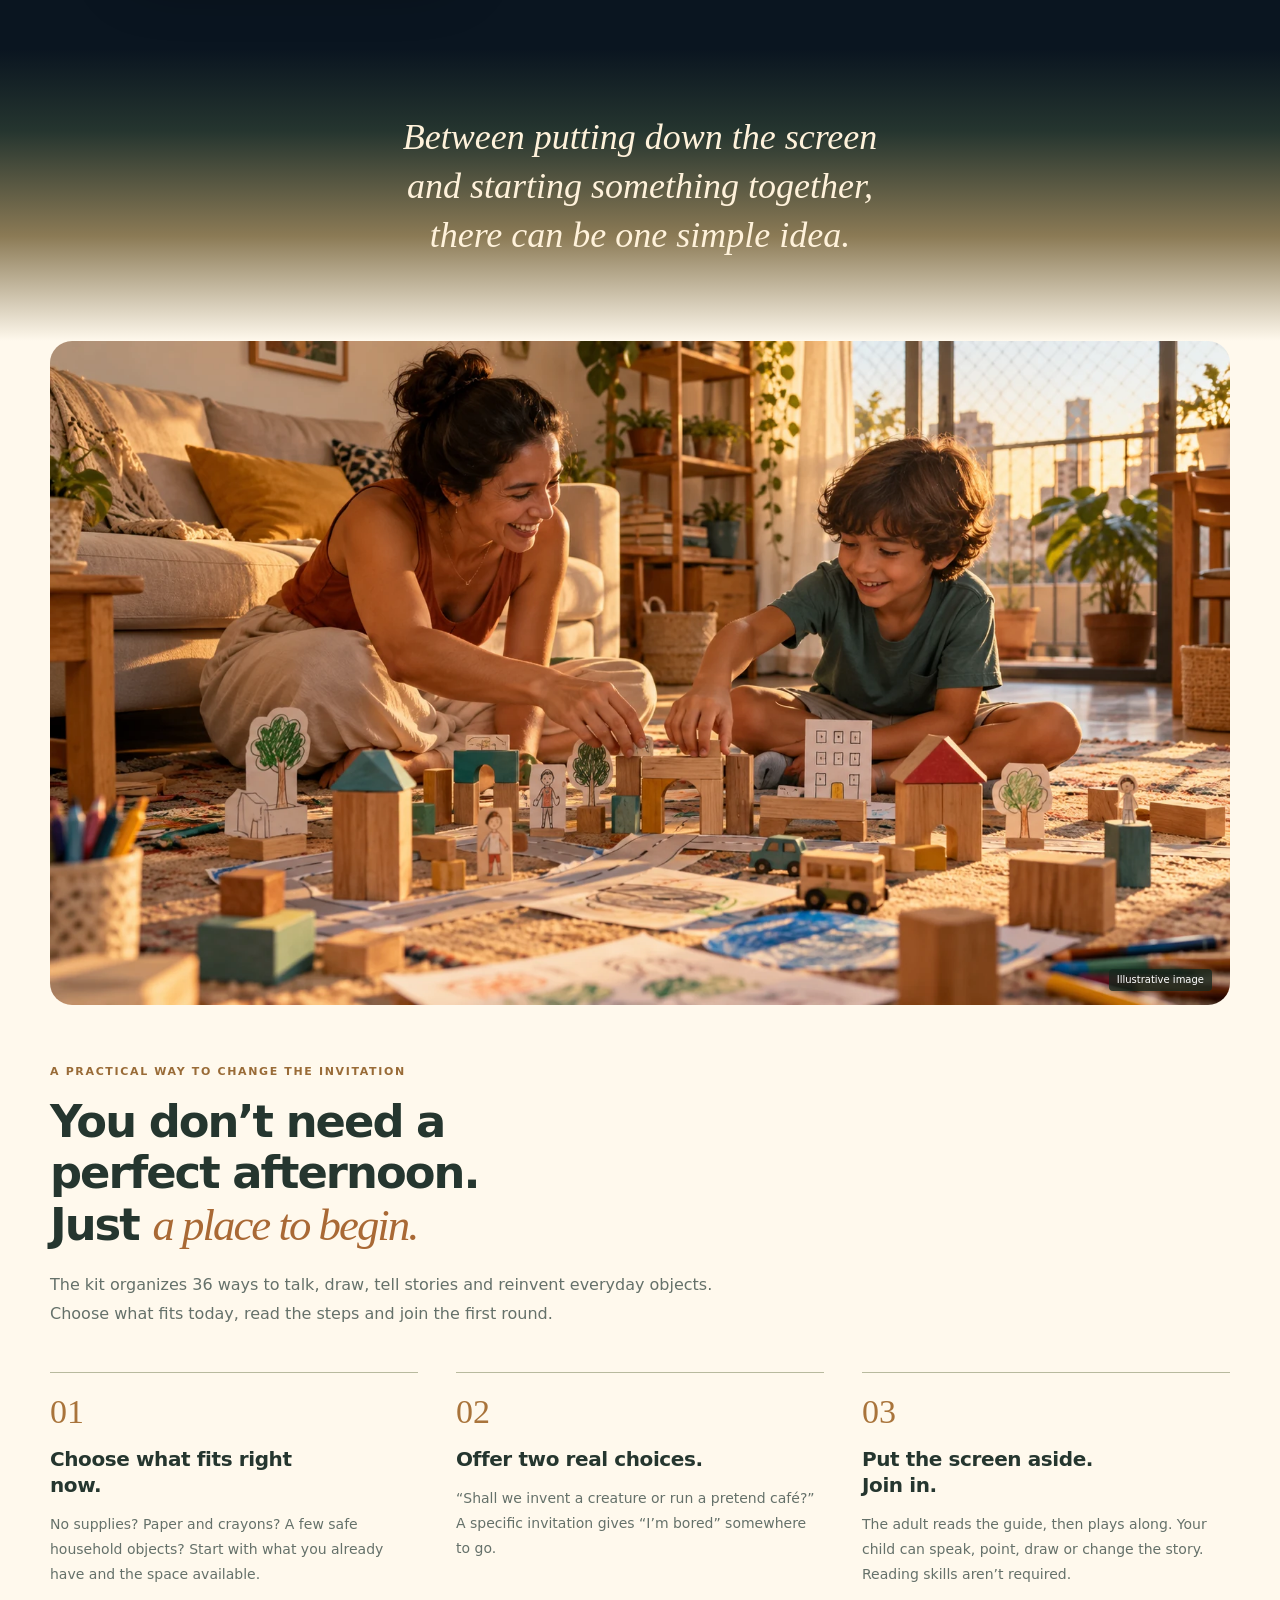
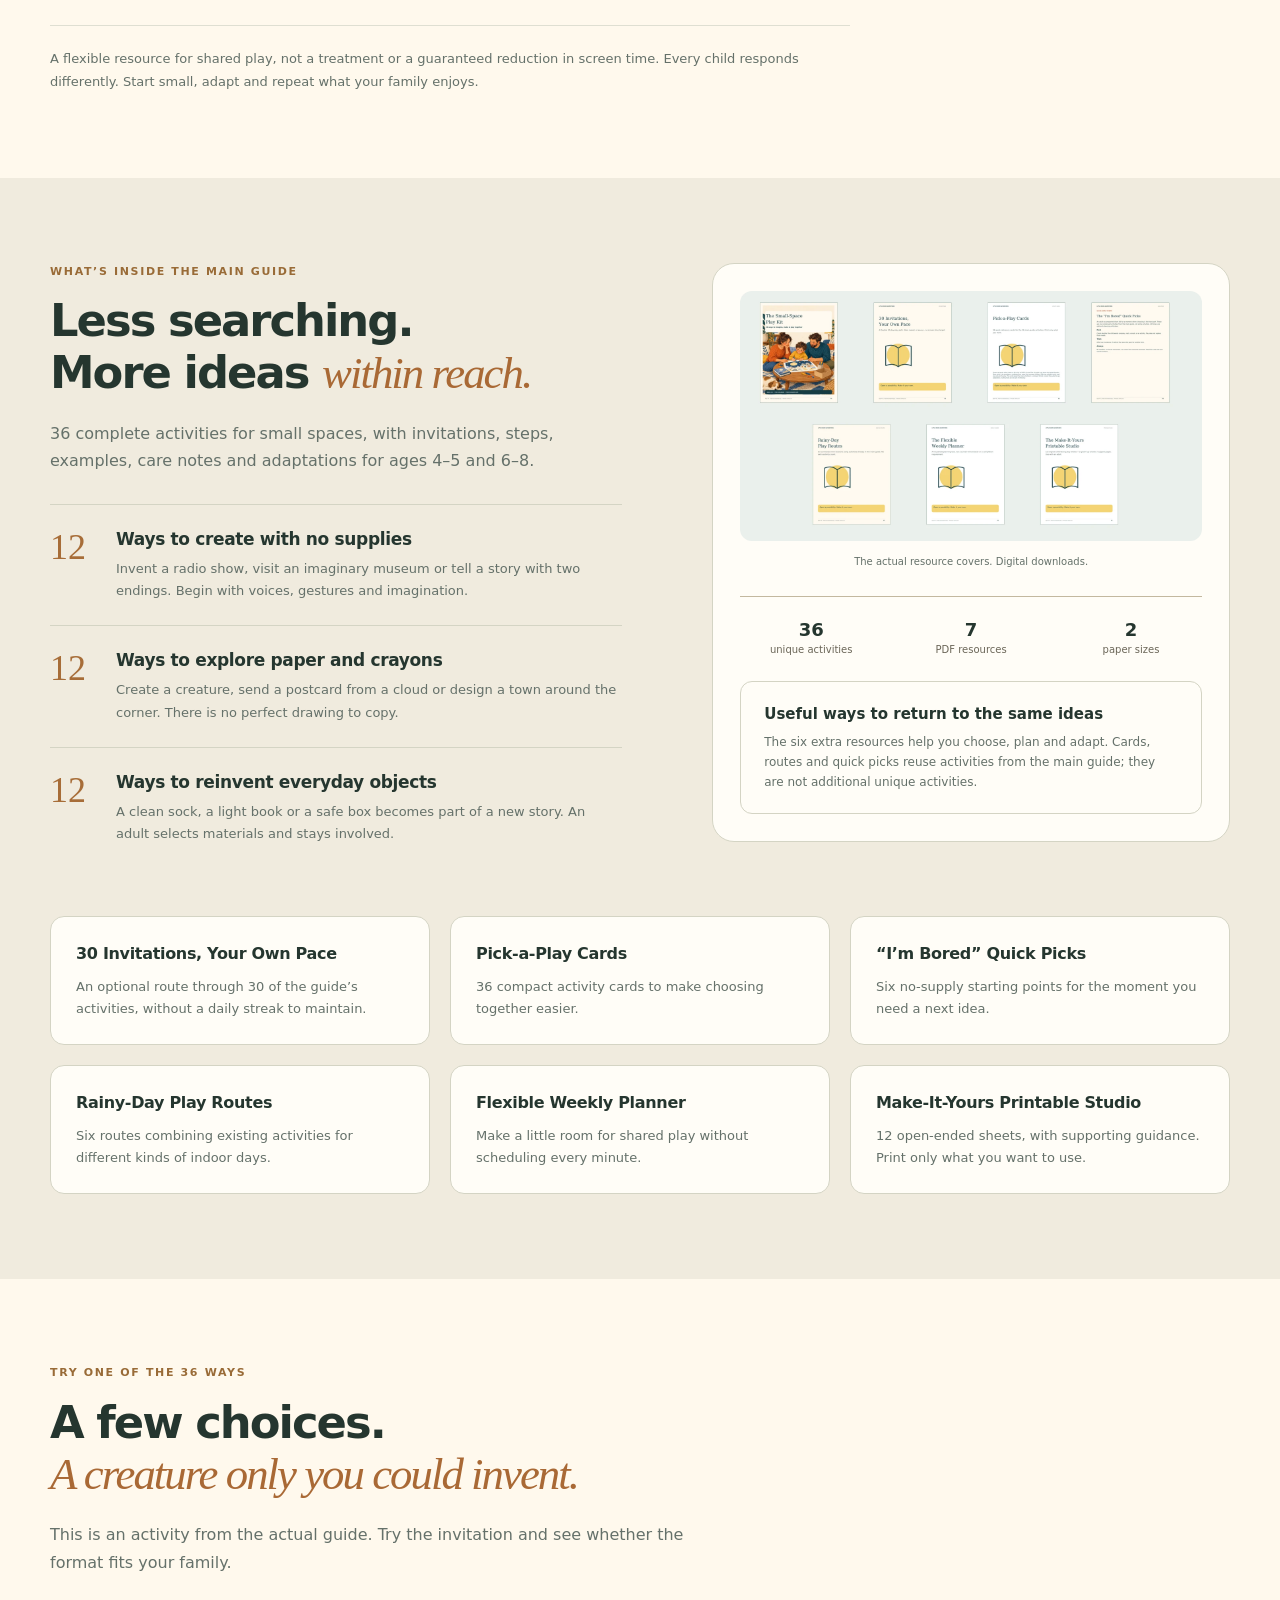
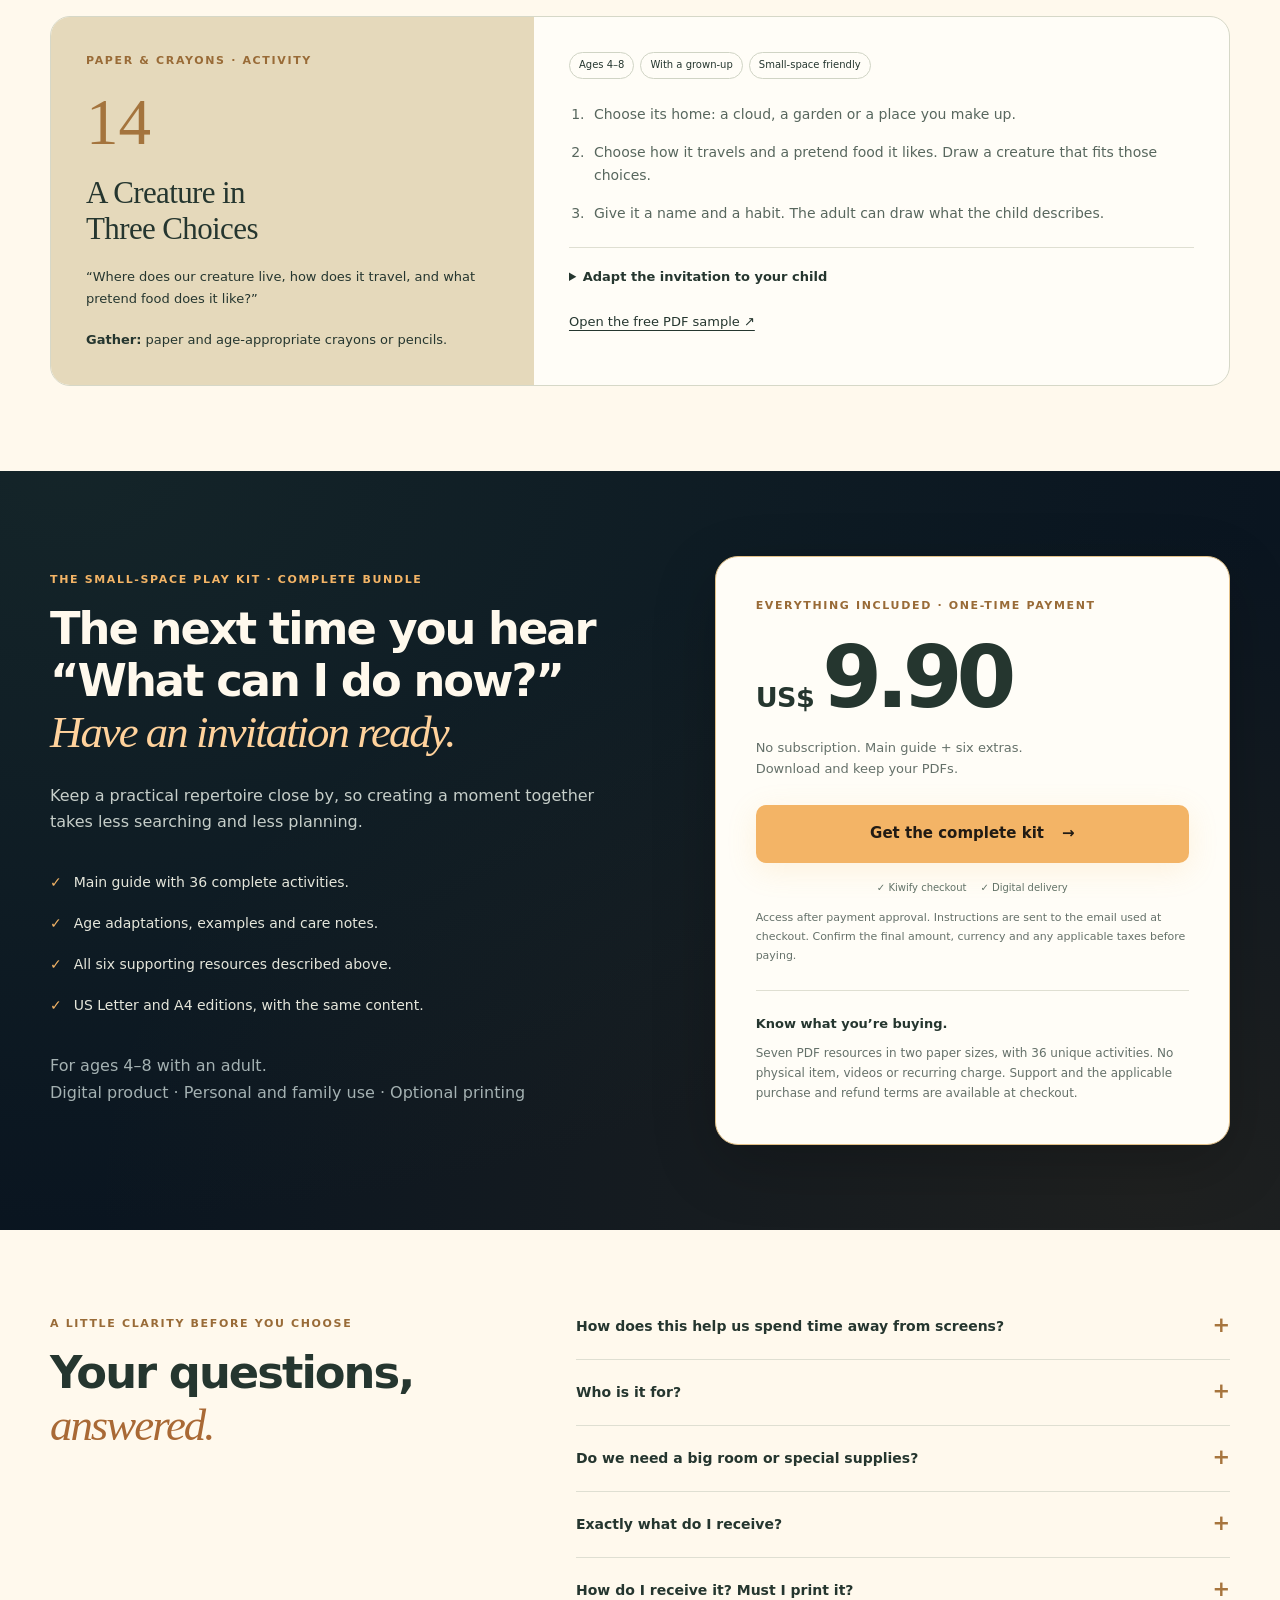
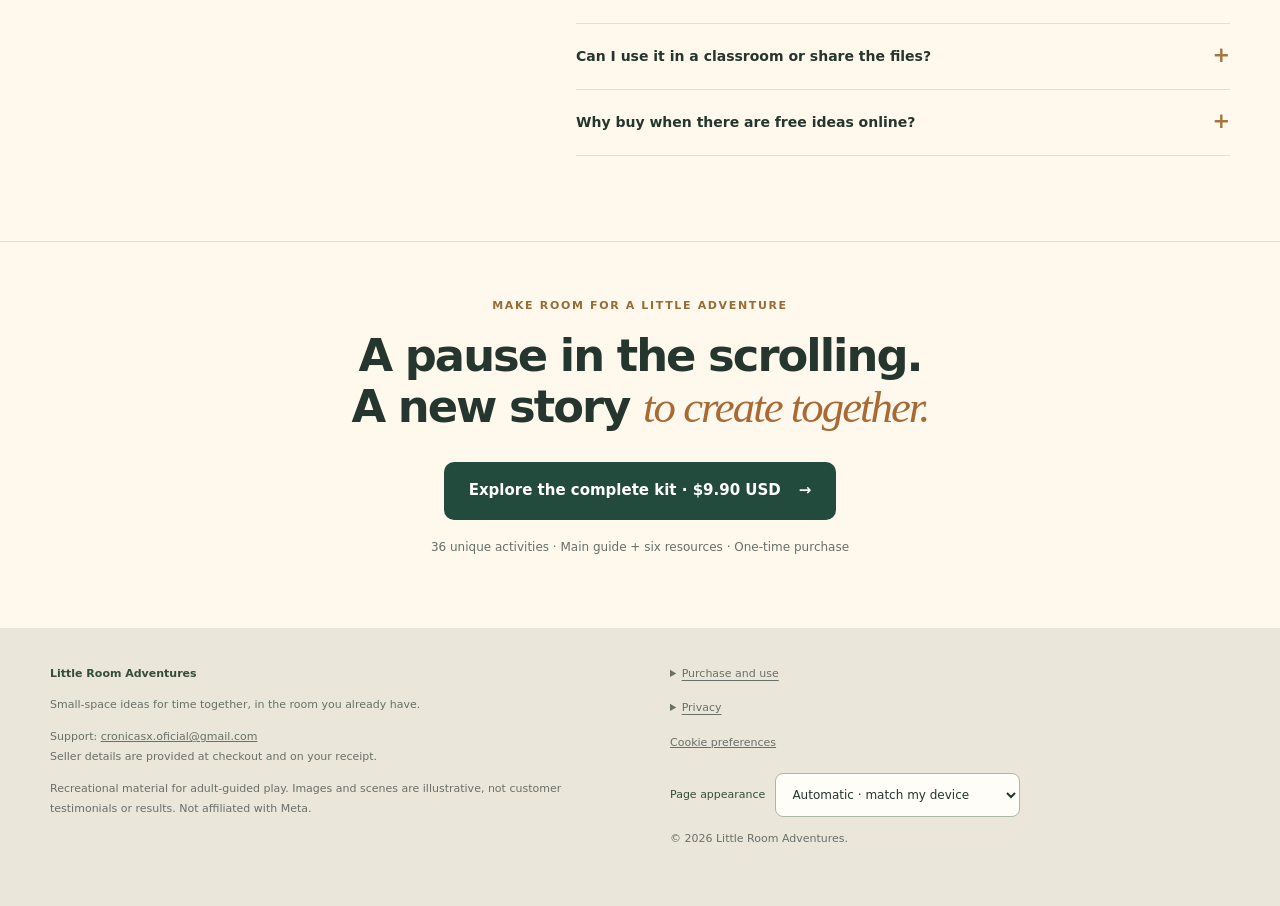
==== commit f782cc2f: "Set international kit price and Meta pixel value to USD 9.90" ====
--- a/en/index.html
+++ b/en/index.html
@@ -2,7 +2,7 @@
 <html lang="en"><head>
 <meta charset="utf-8"><meta name="viewport" content="width=device-width,initial-scale=1"><meta name="theme-color" content="#0a1520">
 <title>36 Ways to Create Beyond the Screen | Little Room Adventures</title>
-<meta name="description" content="36 ways to imagine, make and reconnect in small spaces. A practical play kit for ages 4–8 with a grown-up. Main guide plus six resources. $19 USD.">
+<meta name="description" content="36 ways to imagine, make and reconnect in small spaces. A practical play kit for ages 4–8 with a grown-up. Main guide plus six resources. $9.90 USD.">
 <link rel="canonical" href="https://brinca-no-ape.vercel.app/en/"><link rel="icon" href="assets/favicon.svg" type="image/svg+xml">
 <meta property="og:type" content="website"><meta property="og:title" content="When the screen goes away, have a next idea ready."><meta property="og:description" content="36 ways to imagine, make and play together. For ages 4–8, with a grown-up."><meta property="og:url" content="https://brinca-no-ape.vercel.app/en/"><meta property="og:image" content="https://brinca-no-ape.vercel.app/en/assets/bundle.webp">
 <script>try{const t=localStorage.getItem('lra_color_scheme_v1');if(t==='light'||t==='dark')document.documentElement.dataset.theme=t}catch(e){}</script>
@@ -17,10 +17,10 @@
 <section class="section wrap solution" aria-labelledby="solution-title"><div class="connection-image"><img src="assets/family-together.webp" alt="A mother and child smiling as they build a small town with blocks together" width="1672" height="941" loading="lazy" decoding="async"><span>Illustrative image</span></div><div class="section-head"><span class="eyebrow">A practical way to change the invitation</span><h2 id="solution-title">You don’t need a perfect afternoon.<br>Just <em>a place to begin.</em></h2><p>The kit organizes 36 ways to talk, draw, tell stories and reinvent everyday objects. Choose what fits today, read the steps and join the first round.</p></div><div class="steps"><article class="step"><div class="step-number">01</div><div><h3>Choose what fits right now.</h3><p>No supplies? Paper and crayons? A few safe household objects? Start with what you already have and the space available.</p></div></article><article class="step"><div class="step-number">02</div><div><h3>Offer two real choices.</h3><p>“Shall we invent a creature or run a pretend café?” A specific invitation gives “I’m bored” somewhere to go.</p></div></article><article class="step"><div class="step-number">03</div><div><h3>Put the screen aside. Join in.</h3><p>The adult reads the guide, then plays along. Your child can speak, point, draw or change the story. Reading skills aren’t required.</p></div></article></div><p class="promise-note">A flexible resource for shared play, not a treatment or a guaranteed reduction in screen time. Every child responds differently. Start small, adapt and repeat what your family enjoys.</p></section>
 <section class="section kit" id="inside" aria-labelledby="inside-title"><div class="wrap kit-grid"><div class="kit-intro"><span class="eyebrow">What’s inside the main guide</span><h2 id="inside-title">Less searching.<br>More ideas <em>within reach.</em></h2><p>36 complete activities for small spaces, with invitations, steps, examples, care notes and adaptations for ages 4–5 and 6–8.</p><ul class="kit-list"><li><span class="n">12</span><div><h3>Ways to create with no supplies</h3><p>Invent a radio show, visit an imaginary museum or tell a story with two endings. Begin with voices, gestures and imagination.</p></div></li><li><span class="n">12</span><div><h3>Ways to explore paper and crayons</h3><p>Create a creature, send a postcard from a cloud or design a town around the corner. There is no perfect drawing to copy.</p></div></li><li><span class="n">12</span><div><h3>Ways to reinvent everyday objects</h3><p>A clean sock, a light book or a safe box becomes part of a new story. An adult selects materials and stays involved.</p></div></li></ul></div><div class="kit-preview"><img class="bundle-image" src="assets/bundle.webp" alt="The seven included PDF resource covers: main guide, invitation route, play cards, quick picks, rainy-day routes, planner and printable studio" width="1400" height="760" loading="lazy" decoding="async"><p class="preview-caption">The actual resource covers. Digital downloads.</p><div class="kit-spec"><div><strong>36</strong>unique activities</div><div><strong>7</strong>PDF resources</div><div><strong>2</strong>paper sizes</div></div><div class="extras"><strong>Useful ways to return to the same ideas</strong>The six extra resources help you choose, plan and adapt. Cards, routes and quick picks reuse activities from the main guide; they are not additional unique activities.</div></div></div><div class="wrap bonus-grid"><article><h3>30 Invitations, Your Own Pace</h3><p>An optional route through 30 of the guide’s activities, without a daily streak to maintain.</p></article><article><h3>Pick-a-Play Cards</h3><p>36 compact activity cards to make choosing together easier.</p></article><article><h3>“I’m Bored” Quick Picks</h3><p>Six no-supply starting points for the moment you need a next idea.</p></article><article><h3>Rainy-Day Play Routes</h3><p>Six routes combining existing activities for different kinds of indoor days.</p></article><article><h3>Flexible Weekly Planner</h3><p>Make a little room for shared play without scheduling every minute.</p></article><article><h3>Make-It-Yours Printable Studio</h3><p>12 open-ended sheets, with supporting guidance. Print only what you want to use.</p></article></div></section>
 <section class="section wrap" id="sample" aria-labelledby="sample-title"><div class="section-head"><span class="eyebrow">Try one of the 36 ways</span><h2 id="sample-title">A few choices.<br><em>A creature only you could invent.</em></h2><p>This is an activity from the actual guide. Try the invitation and see whether the format fits your family.</p></div><div class="demo"><div class="demo-title"><div><span class="eyebrow">Paper &amp; crayons · Activity</span><div class="mission">14</div><h3>A Creature in<br>Three Choices</h3><p>“Where does our creature live, how does it travel, and what pretend food does it like?”</p></div><p><strong>Gather:</strong> paper and age-appropriate crayons or pencils.</p></div><div class="demo-content"><div class="chips"><span>Ages 4–8</span><span>With a grown-up</span><span>Small-space friendly</span></div><ol><li>Choose its home: a cloud, a garden or a place you make up.</li><li>Choose how it travels and a pretend food it likes. Draw a creature that fits those choices.</li><li>Give it a name and a habit. The adult can draw what the child describes.</li></ol><details><summary>Adapt the invitation to your child</summary><p><strong>Ages 4–5:</strong> offer two choices at a time and welcome pointing or spoken answers.</p><p><strong>Ages 6–8:</strong> ask how one body part helps the creature live in its home.</p><p><strong>Another way:</strong> tell the creature’s story aloud instead of drawing. Keep pretend food imaginary; do not mix or taste household products.</p></details><a class="sample-download" href="assets/sample.pdf" target="_blank" rel="noopener">Open the free PDF sample ↗</a></div></div></section>
-<section class="offer-section" id="offer" aria-labelledby="offer-title"><div class="wrap offer-grid"><div class="offer-copy"><span class="eyebrow">The Small-Space Play Kit · Complete bundle</span><h2 id="offer-title">The next time you hear<br>“What can I do now?”<br><em>Have an invitation ready.</em></h2><p>Keep a practical repertoire close by, so creating a moment together takes less searching and less planning.</p><ul class="checklist"><li>Main guide with 36 complete activities.</li><li>Age adaptations, examples and care notes.</li><li>All six supporting resources described above.</li><li>US Letter and A4 editions, with the same content.</li></ul><p class="fine">For ages 4–8 with an adult.<br>Digital product · Personal and family use · Optional printing</p></div><div class="pricebox" id="get-kit" tabindex="-1"><span class="eyebrow">Everything included · One-time payment</span><div class="price" aria-label="19 US dollars"><span class="currency">US$</span>19</div><p class="price-note">No subscription. Main guide + six extras.<br>Download and keep your PDFs.</p><a class="btn btn-primary checkout" id="buy" data-position="offer" href="https://pay.kiwify.com/9MM7u2F?region=intl">Get the complete kit <span aria-hidden="true">→</span></a><div class="payment-trust"><span>✓ Kiwify checkout</span><span>✓ Digital delivery</span></div><p class="fine">Access after payment approval. Instructions are sent to the email used at checkout. Confirm the final amount, currency and any applicable taxes before paying.</p><div class="purchase-note"><strong>Know what you’re buying.</strong><p>Seven PDF resources in two paper sizes, with 36 unique activities. No physical item, videos or recurring charge. Support and the applicable purchase and refund terms are available at checkout.</p></div></div></div></section>
+<section class="offer-section" id="offer" aria-labelledby="offer-title"><div class="wrap offer-grid"><div class="offer-copy"><span class="eyebrow">The Small-Space Play Kit · Complete bundle</span><h2 id="offer-title">The next time you hear<br>“What can I do now?”<br><em>Have an invitation ready.</em></h2><p>Keep a practical repertoire close by, so creating a moment together takes less searching and less planning.</p><ul class="checklist"><li>Main guide with 36 complete activities.</li><li>Age adaptations, examples and care notes.</li><li>All six supporting resources described above.</li><li>US Letter and A4 editions, with the same content.</li></ul><p class="fine">For ages 4–8 with an adult.<br>Digital product · Personal and family use · Optional printing</p></div><div class="pricebox" id="get-kit" tabindex="-1"><span class="eyebrow">Everything included · One-time payment</span><div class="price" aria-label="9 US dollars and 90 cents"><span class="currency">US$</span>9.90</div><p class="price-note">No subscription. Main guide + six extras.<br>Download and keep your PDFs.</p><a class="btn btn-primary checkout" id="buy" data-position="offer" href="https://pay.kiwify.com/9MM7u2F?region=intl">Get the complete kit <span aria-hidden="true">→</span></a><div class="payment-trust"><span>✓ Kiwify checkout</span><span>✓ Digital delivery</span></div><p class="fine">Access after payment approval. Instructions are sent to the email used at checkout. Confirm the final amount, currency and any applicable taxes before paying.</p><div class="purchase-note"><strong>Know what you’re buying.</strong><p>Seven PDF resources in two paper sizes, with 36 unique activities. No physical item, videos or recurring charge. Support and the applicable purchase and refund terms are available at checkout.</p></div></div></div></section>
 <section class="section wrap" aria-labelledby="faq-title"><div class="faq-grid"><div><span class="eyebrow">A little clarity before you choose</span><h2 id="faq-title">Your questions,<br><em>answered.</em></h2></div><div><details><summary>How does this help us spend time away from screens?</summary><p>It gives you concrete alternatives for what comes after the screen switches off: what to offer, what to say and how to begin together. It does not promise to eliminate screen use, treat dependence or change your child’s behavior.</p></details><details><summary>Who is it for?</summary><p>Children ages 4–8 with a grown-up. The guide includes adaptations for ages 4–5 and 6–8. Children can speak, point or draw with help; independent reading is not required.</p></details><details><summary>Do we need a big room or special supplies?</summary><p>No large play area is required. Twelve activities use no supplies; the rest use paper and crayons or everyday objects checked by an adult. Prepare a safe space and follow each activity’s care notes.</p></details><details><summary>Exactly what do I receive?</summary><p>The 44-page main guide and six supporting PDF resources: invitation route, activity cards, quick picks, rainy-day routes, weekly planner and printable studio. Each comes in US Letter and A4 with the same content. The extras reuse or support the 36 main activities; they do not double the activity count.</p></details><details><summary>How do I receive it? Must I print it?</summary><p>After payment approval, Kiwify sends access instructions to your checkout email. Check spam or promotions too. Download and save the files. The adult can read an idea on a device, then put it away to play; printing is optional.</p></details><details><summary>Can I use it in a classroom or share the files?</summary><p>This purchase is for personal and family use. A classroom license, resale and redistribution are not included.</p></details><details><summary>Why buy when there are free ideas online?</summary><p>You are paying for the selection and organization: complete instructions, examples, age adaptations and reusable planning tools in one kit. Try the free sample to decide whether that saves you time.</p></details></div></div></section>
-<section class="last"><span class="eyebrow">Make room for a little adventure</span><h2>A pause in the scrolling.<br>A new story <em>to create together.</em></h2><a class="btn btn-dark offer-link" data-position="final" href="#get-kit">Explore the complete kit · $19 USD <span aria-hidden="true">→</span></a><p>36 unique activities · Main guide + six resources · One-time purchase</p></section></main>
+<section class="last"><span class="eyebrow">Make room for a little adventure</span><h2>A pause in the scrolling.<br>A new story <em>to create together.</em></h2><a class="btn btn-dark offer-link" data-position="final" href="#get-kit">Explore the complete kit · $9.90 USD <span aria-hidden="true">→</span></a><p>36 unique activities · Main guide + six resources · One-time purchase</p></section></main>
 <footer><div class="wrap footgrid"><div><strong>Little Room Adventures</strong><p>Small-space ideas for time together, in the room you already have.</p><p>Support: <a href="mailto:cronicasx.oficial@gmail.com">cronicasx.oficial@gmail.com</a><br>Seller details are provided at checkout and on your receipt.</p><p>Recreational material for adult-guided play. Images and scenes are illustrative, not customer testimonials or results. Not affiliated with Meta.</p></div><div><details><summary>Purchase and use</summary><p>A digital kit licensed for personal and family use. No physical shipping or subscription. Do not resell or redistribute the files. Access follows payment approval. Review the seller’s purchase and refund terms at checkout. Questions: cronicasx.oficial@gmail.com.</p></details><details><summary>Privacy</summary><p>With your permission, the Meta Pixel measures page and product views, offer views, scroll depth and button clicks. Meta may receive browsing information, device information and cookie identifiers. You may decline and still browse and buy. Change your choice through Cookie preferences. Payment information is entered at Kiwify, under its and the seller’s policies. Campaign parameters may be passed to checkout. Contact: cronicasx.oficial@gmail.com.</p></details><button id="preferences" class="privacy-preferences" type="button">Cookie preferences</button><div class="theme-control"><label for="theme-preference">Page appearance</label><select id="theme-preference" disabled><option value="auto">Automatic · match my device</option><option value="light">Light</option><option value="dark">Dark</option></select></div><p>© 2026 Little Room Adventures.</p></div></div></footer>
-<div class="sticky" id="sticky-offer"><div><strong>$19 USD</strong><span>36 ways · Complete digital kit</span></div><a class="btn btn-primary offer-link" data-position="sticky" href="#get-kit">Explore the kit <span aria-hidden="true">→</span></a></div>
+<div class="sticky" id="sticky-offer"><div><strong>$9.90 USD</strong><span>36 ways · Complete digital kit</span></div><a class="btn btn-primary offer-link" data-position="sticky" href="#get-kit">Explore the kit <span aria-hidden="true">→</span></a></div>
 <section id="consent" class="marketing-consent" aria-label="Privacy preferences" hidden><p><strong>Privacy and advertising</strong><br>Allow Meta cookies to measure visits and interactions and help improve our ads? You can browse and buy if you decline.</p><div class="marketing-actions"><button type="button" id="decline">Decline</button><button type="button" id="allow">Allow</button></div></section>
 <script src="app.js" defer></script></body></html>
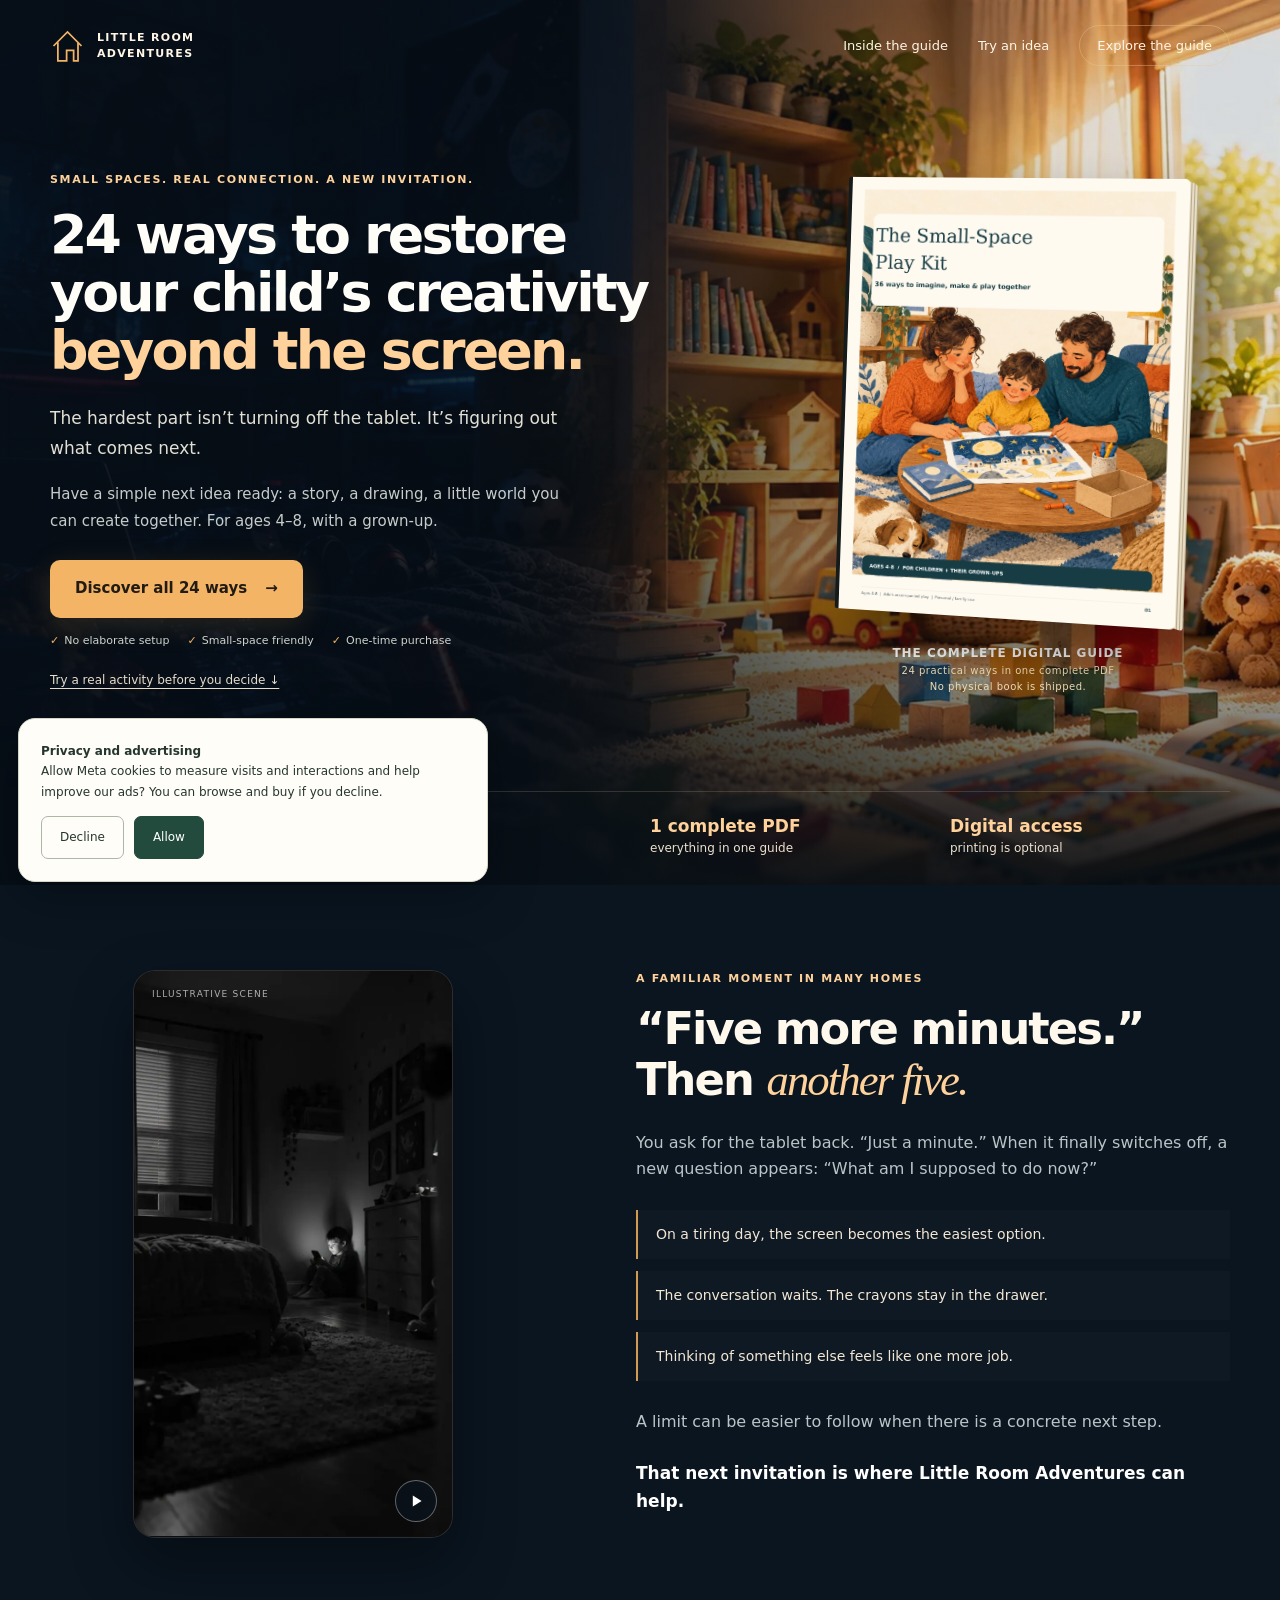
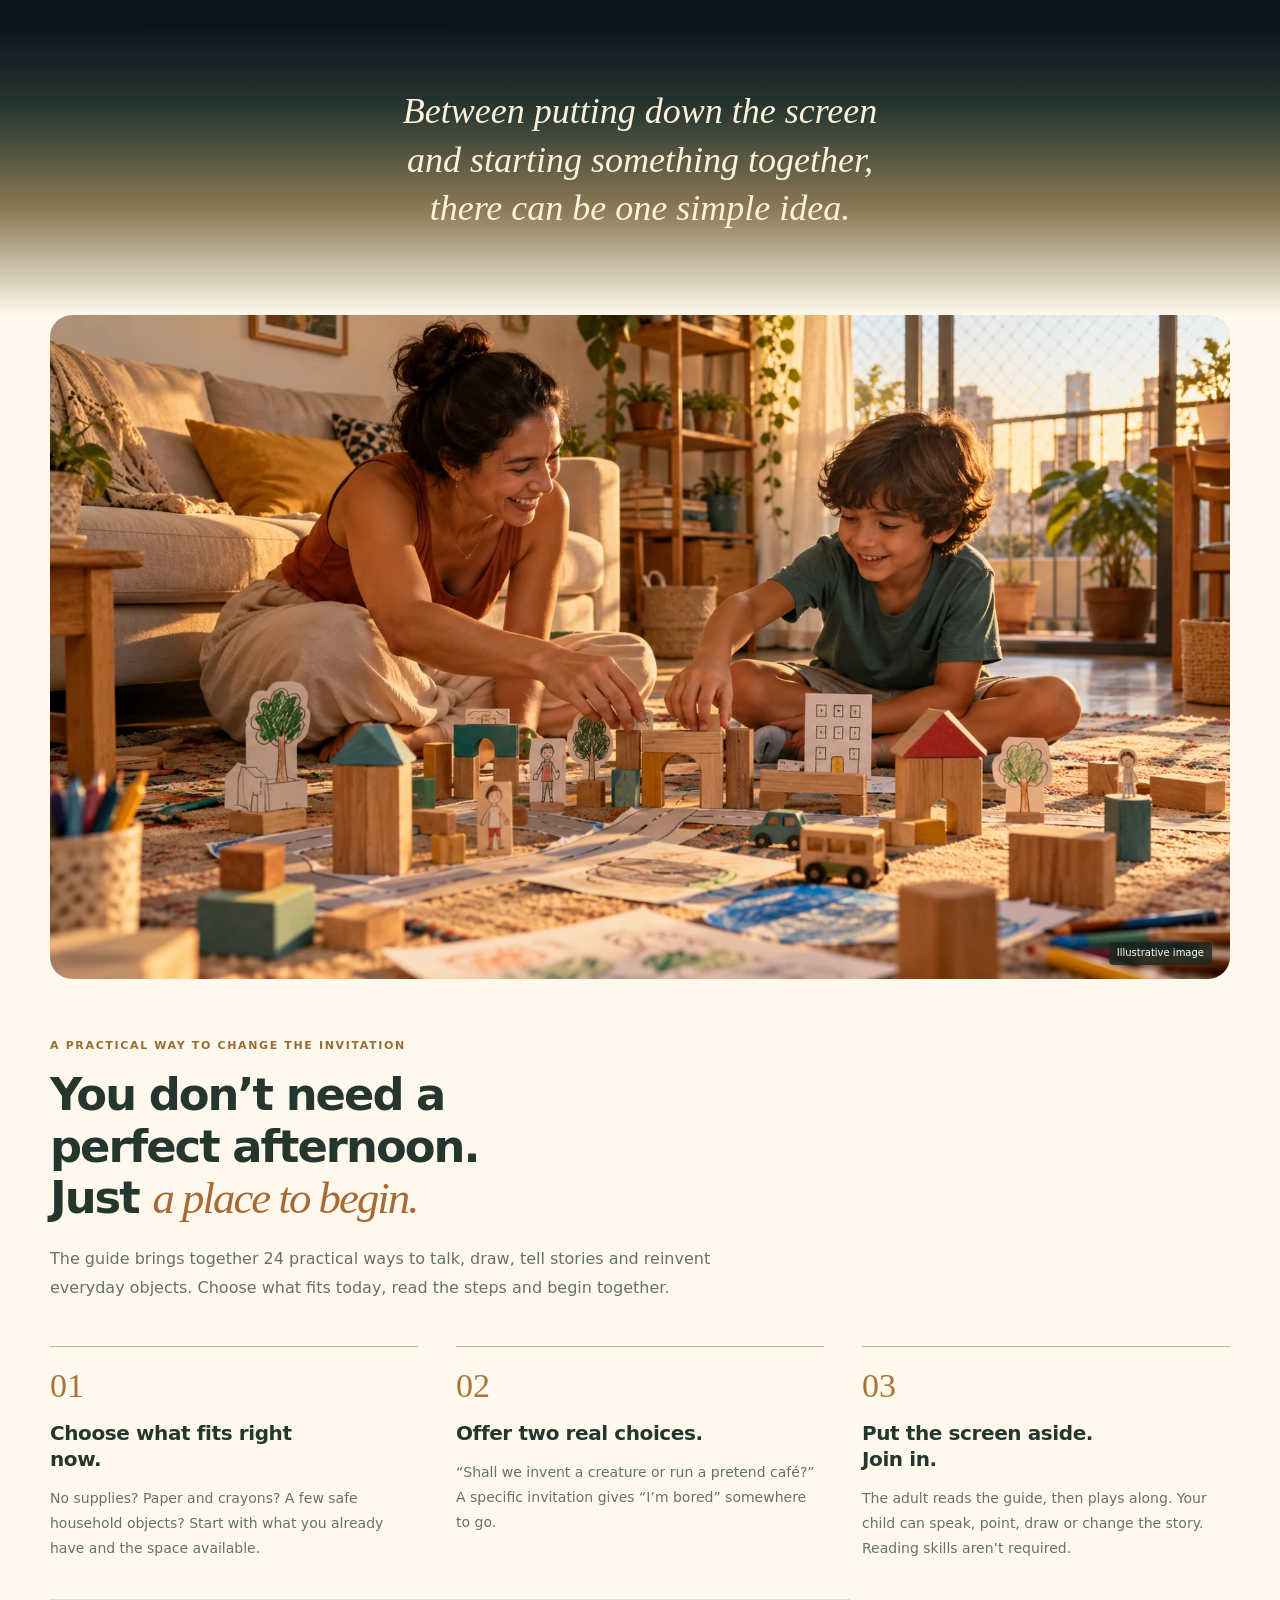
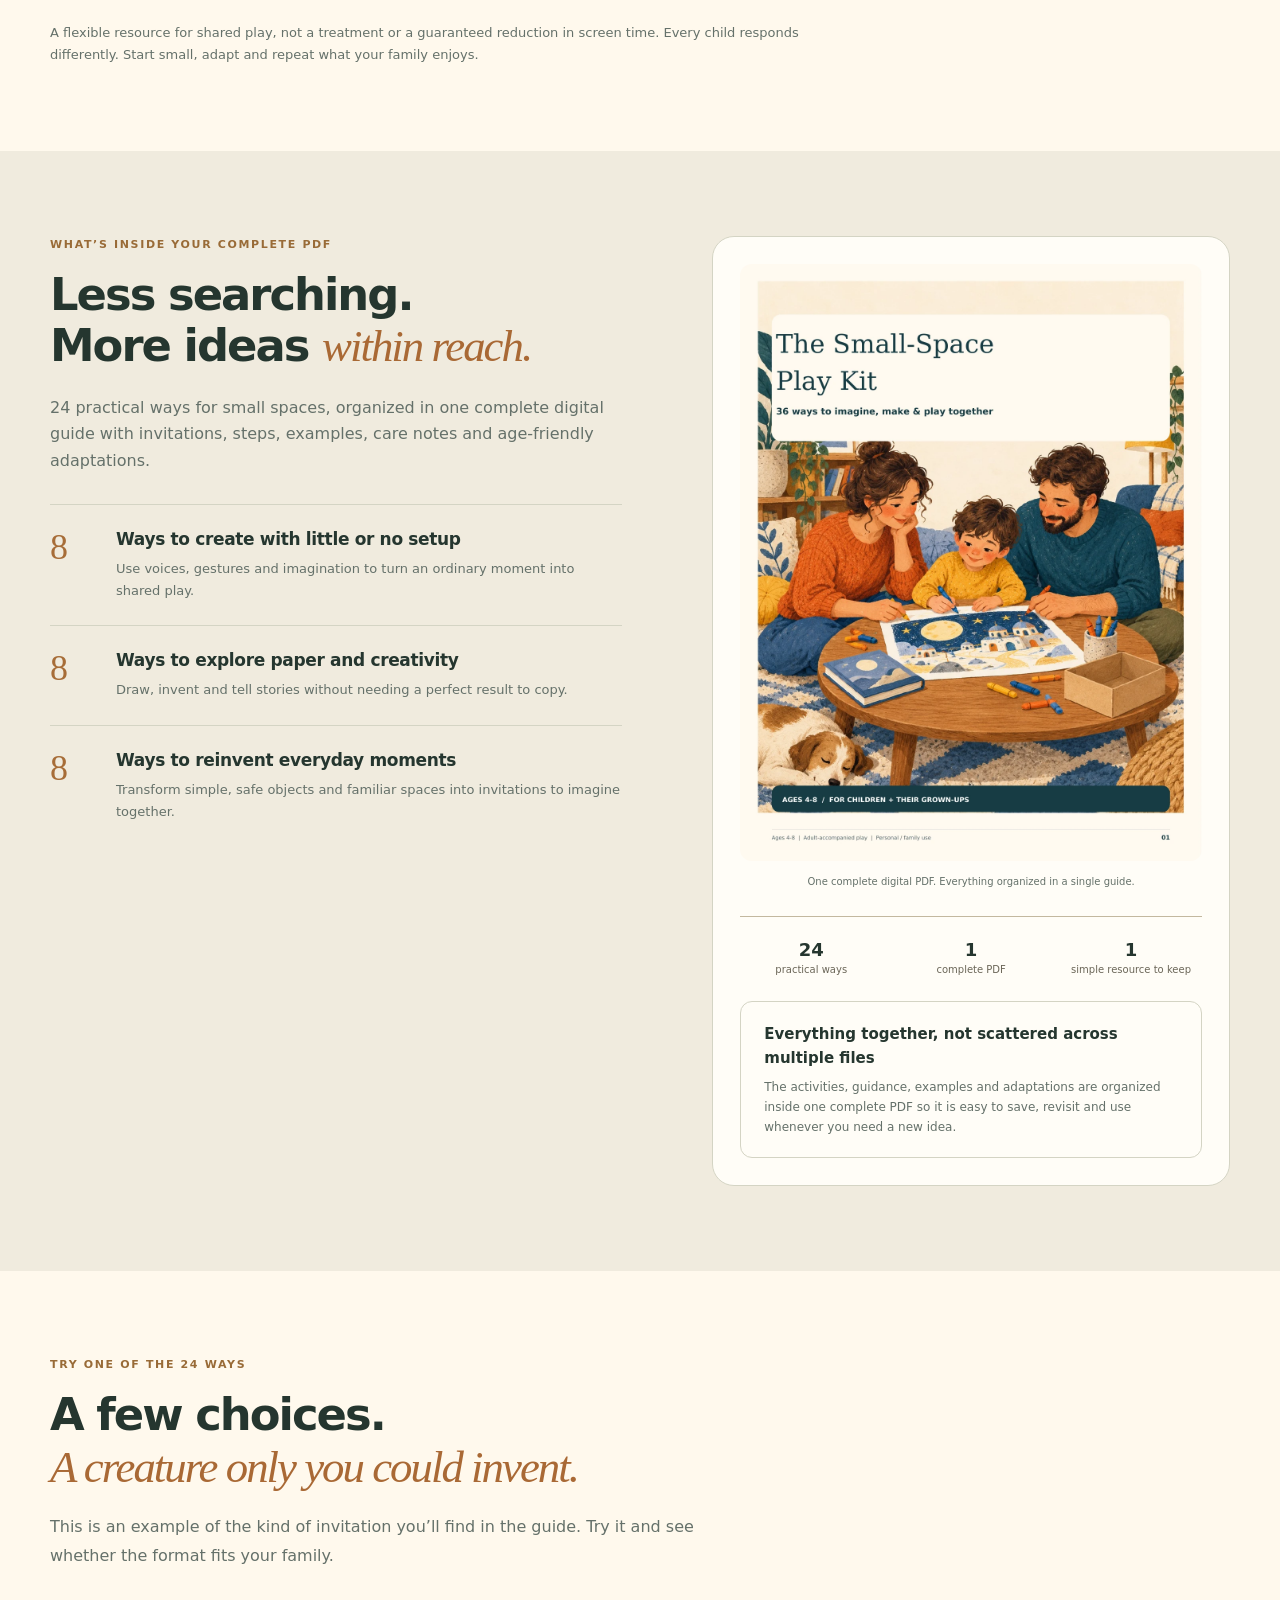
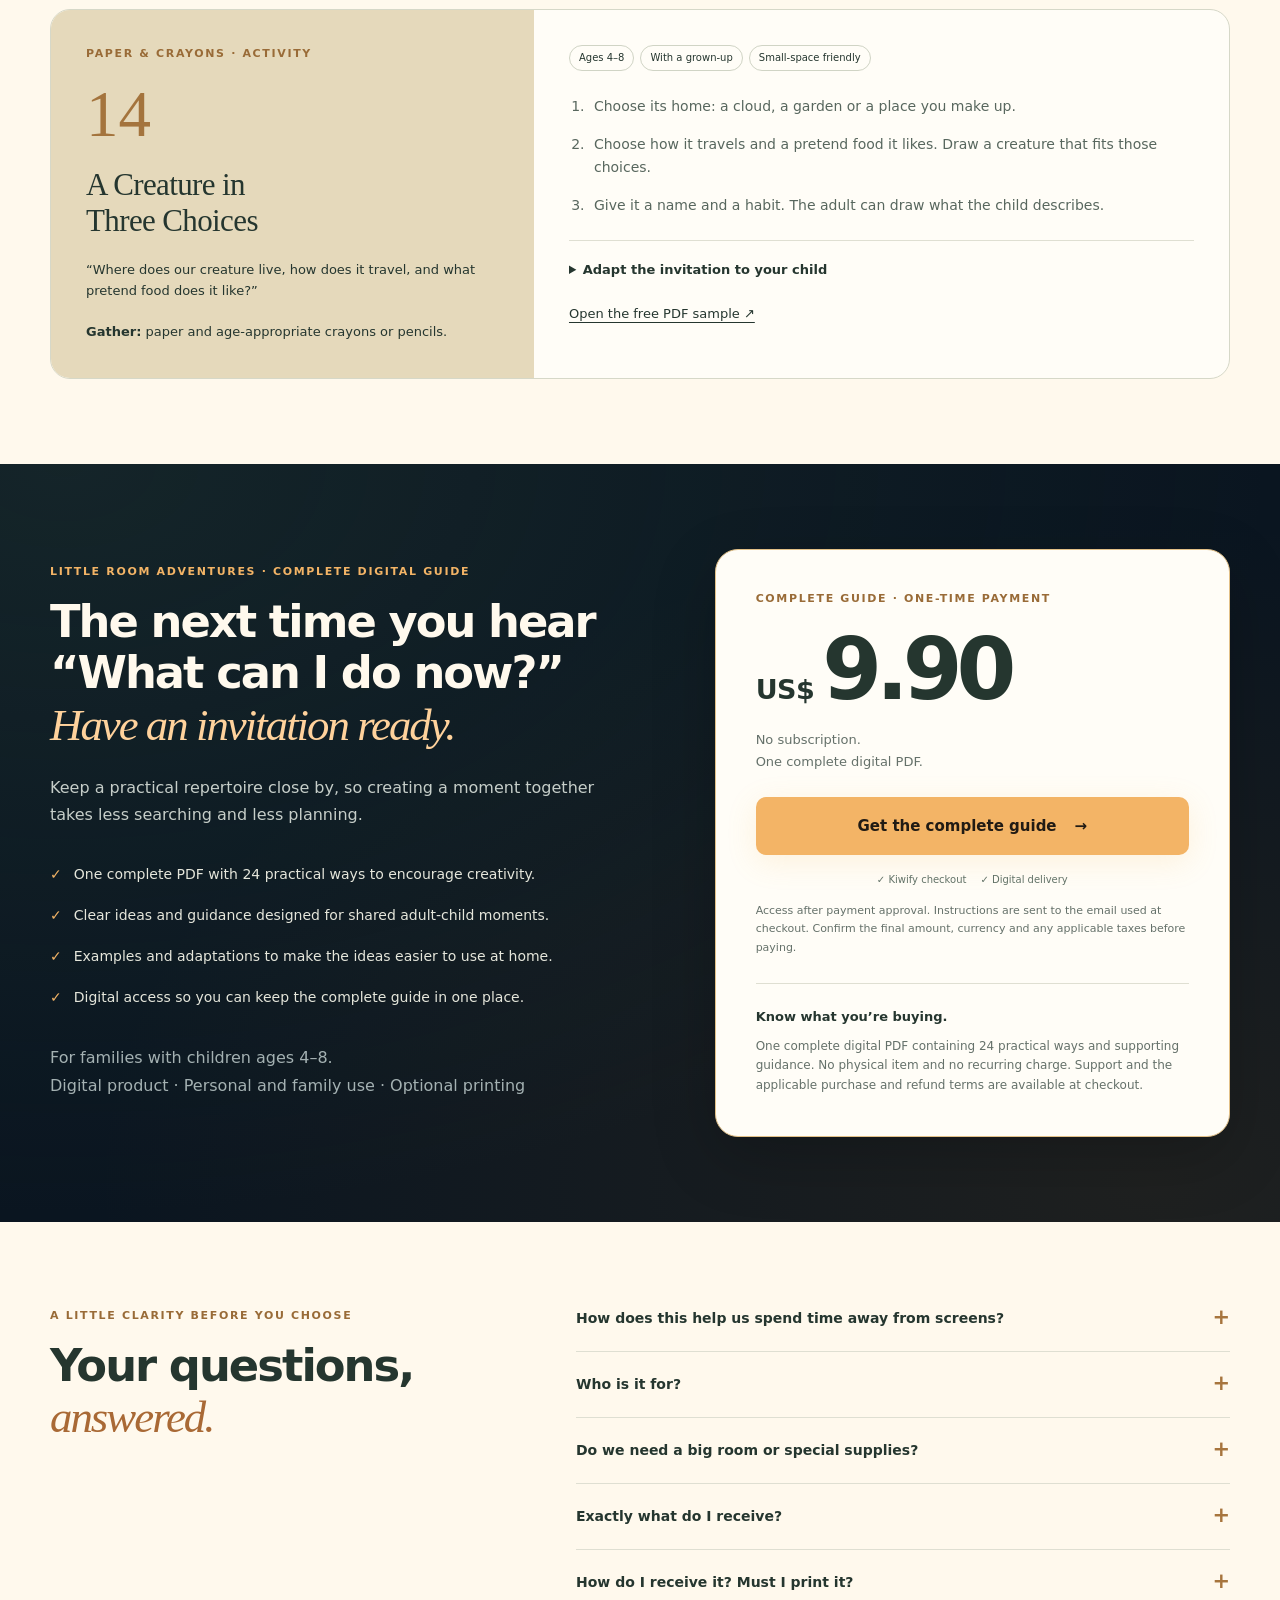
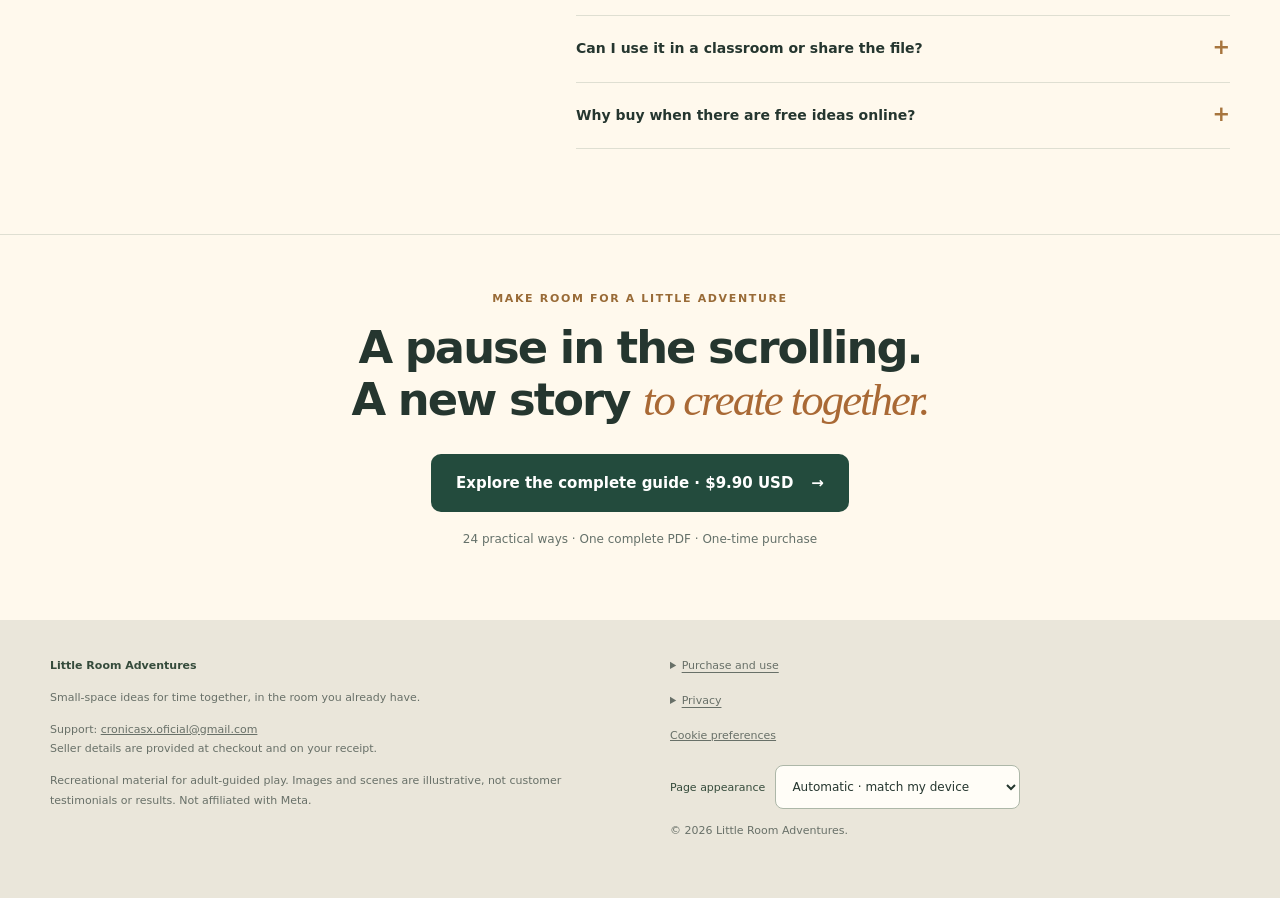
==== commit 7ad68a60: "Fix English offer to one complete PDF with 24 ways" ====
--- a/en/index.html
+++ b/en/index.html
@@ -1,26 +1,26 @@
 <!doctype html>
 <html lang="en"><head>
 <meta charset="utf-8"><meta name="viewport" content="width=device-width,initial-scale=1"><meta name="theme-color" content="#0a1520">
-<title>36 Ways to Create Beyond the Screen | Little Room Adventures</title>
-<meta name="description" content="36 ways to imagine, make and reconnect in small spaces. A practical play kit for ages 4–8 with a grown-up. Main guide plus six resources. $9.90 USD.">
+<title>24 Ways to Create Beyond the Screen | Little Room Adventures</title>
+<meta name="description" content="24 practical ways to imagine, create and reconnect in small spaces. One complete digital PDF for families with children ages 4–8. $9.90 USD.">
 <link rel="canonical" href="https://brinca-no-ape.vercel.app/en/"><link rel="icon" href="assets/favicon.svg" type="image/svg+xml">
-<meta property="og:type" content="website"><meta property="og:title" content="When the screen goes away, have a next idea ready."><meta property="og:description" content="36 ways to imagine, make and play together. For ages 4–8, with a grown-up."><meta property="og:url" content="https://brinca-no-ape.vercel.app/en/"><meta property="og:image" content="https://brinca-no-ape.vercel.app/en/assets/bundle.webp">
+<meta property="og:type" content="website"><meta property="og:title" content="When the screen goes away, have a next idea ready."><meta property="og:description" content="24 practical ways to encourage creativity and connection beyond passive screen time — all in one complete PDF."><meta property="og:url" content="https://brinca-no-ape.vercel.app/en/"><meta property="og:image" content="https://brinca-no-ape.vercel.app/en/assets/main-cover.webp">
 <script>try{const t=localStorage.getItem('lra_color_scheme_v1');if(t==='light'||t==='dark')document.documentElement.dataset.theme=t}catch(e){}</script>
 <link rel="stylesheet" href="../redesign.css"><link rel="stylesheet" href="style.css">
 </head><body><a class="skip" href="#main">Skip to content</a>
-<div class="hero-shell"><header class="wrap nav"><a class="brand" href="/en/" aria-label="Little Room Adventures home"><svg viewBox="0 0 40 42" fill="none" aria-hidden="true"><path d="M4 21 20 5l16 16M9 17v21h10V26h8v12h5V17" stroke="currentColor" stroke-width="2"/></svg><span>LITTLE ROOM<br>ADVENTURES</span></a><nav class="navlinks" aria-label="Main navigation"><a class="hide-mobile" href="#inside">Inside the kit</a><a class="hide-mobile" href="#sample">Try an idea</a><a class="outline offer-link" data-position="nav" href="#get-kit">Explore the kit</a></nav></header>
-<section class="wrap hero" aria-labelledby="hero-title"><div class="hero-copy"><span class="eyebrow">Small spaces. Real connection. A new invitation.</span><h1 id="hero-title">36 ways to spark your child’s creativity <em>beyond the screen.</em></h1><p class="lead">The hardest part isn’t turning off the tablet. It’s figuring out what comes next.</p><p class="hero-detail">Have a simple next idea ready: a story, a drawing, a little world you can create together. For ages 4–8, with a grown-up.</p><a class="btn btn-primary offer-link" data-position="hero" href="#get-kit">Discover all 36 ways <span aria-hidden="true">→</span></a><div class="hero-under"><span>No elaborate setup</span><span>Small-space friendly</span><span>One-time purchase</span></div><a class="sample-link" href="#sample">Try a real activity before you decide ↓</a></div><div class="book-area"><div class="book"><img src="assets/main-cover.webp" alt="The Small-Space Play Kit: 36 ways to imagine, make and play together" width="1160" height="1500" fetchpriority="high" decoding="async"></div><p class="book-caption"><b>THE SMALL-SPACE PLAY KIT</b>Digital guide + six practical resources<br>No physical book is shipped.</p></div></section>
-<div class="wrap hero-bottom"><div><strong>36 ways</strong>to imagine, make &amp; play</div><div><strong>Ages 4–8</strong>with a grown-up</div><div><strong>7 PDF resources</strong>main guide + six extras</div><div><strong>Letter + A4</strong>printing is optional</div></div></div>
+<div class="hero-shell"><header class="wrap nav"><a class="brand" href="/en/" aria-label="Little Room Adventures home"><svg viewBox="0 0 40 42" fill="none" aria-hidden="true"><path d="M4 21 20 5l16 16M9 17v21h10V26h8v12h5V17" stroke="currentColor" stroke-width="2"/></svg><span>LITTLE ROOM<br>ADVENTURES</span></a><nav class="navlinks" aria-label="Main navigation"><a class="hide-mobile" href="#inside">Inside the guide</a><a class="hide-mobile" href="#sample">Try an idea</a><a class="outline offer-link" data-position="nav" href="#get-kit">Explore the guide</a></nav></header>
+<section class="wrap hero" aria-labelledby="hero-title"><div class="hero-copy"><span class="eyebrow">Small spaces. Real connection. A new invitation.</span><h1 id="hero-title">24 ways to restore your child’s creativity <em>beyond the screen.</em></h1><p class="lead">The hardest part isn’t turning off the tablet. It’s figuring out what comes next.</p><p class="hero-detail">Have a simple next idea ready: a story, a drawing, a little world you can create together. For ages 4–8, with a grown-up.</p><a class="btn btn-primary offer-link" data-position="hero" href="#get-kit">Discover all 24 ways <span aria-hidden="true">→</span></a><div class="hero-under"><span>No elaborate setup</span><span>Small-space friendly</span><span>One-time purchase</span></div><a class="sample-link" href="#sample">Try a real activity before you decide ↓</a></div><div class="book-area"><div class="book"><img src="assets/main-cover.webp" alt="Little Room Adventures complete digital guide with 24 ways to create beyond the screen" width="1160" height="1500" fetchpriority="high" decoding="async"></div><p class="book-caption"><b>THE COMPLETE DIGITAL GUIDE</b>24 practical ways in one complete PDF<br>No physical book is shipped.</p></div></section>
+<div class="wrap hero-bottom"><div><strong>24 ways</strong>to imagine, make &amp; play</div><div><strong>Ages 4–8</strong>with a grown-up</div><div><strong>1 complete PDF</strong>everything in one guide</div><div><strong>Digital access</strong>printing is optional</div></div></div>
 <main id="main">
-<section class="section night" aria-labelledby="pain-title"><div class="wrap pain-grid"><div><div class="film paused"><video id="screen-scene" muted loop playsinline preload="none" poster="../assets/rotina-nas-telas.webp" width="720" height="1280" aria-label="Illustrative scene of a child looking at a screen"><source data-src="../assets/rotina-nas-telas.mp4" type="video/mp4"></video><span class="film-top">Illustrative scene</span><button class="film-toggle" id="film-toggle" type="button" aria-label="Play illustrative scene"><svg class="motion-play" viewBox="0 0 20 20" fill="currentColor" aria-hidden="true"><path d="m6 3 11 7-11 7z"/></svg><svg class="motion-pause" viewBox="0 0 20 20" fill="currentColor" aria-hidden="true"><path d="M5 3h3v14H5zm7 0h3v14h-3z"/></svg></button></div></div><div class="pain-copy"><span class="eyebrow">A familiar moment in many homes</span><h2 id="pain-title">“Five more minutes.”<br>Then <em>another five.</em></h2><p>You ask for the tablet back. “Just a minute.” When it finally switches off, a new question appears: “What am I supposed to do now?”</p><div class="pain-lines"><p>On a tiring day, the screen becomes the easiest option.</p><p>The conversation waits. The crayons stay in the drawer.</p><p>Thinking of something else feels like one more job.</p></div><p>This isn’t a reason to blame yourself—or your child. A limit is easier to follow when there is a concrete next step.</p><p class="turn">That next invitation is where Little Room Adventures can help.</p></div></div></section>
+<section class="section night" aria-labelledby="pain-title"><div class="wrap pain-grid"><div><div class="film paused"><video id="screen-scene" muted loop playsinline preload="none" poster="../assets/rotina-nas-telas.webp" width="720" height="1280" aria-label="Illustrative scene of a child looking at a screen"><source data-src="../assets/rotina-nas-telas.mp4" type="video/mp4"></video><span class="film-top">Illustrative scene</span><button class="film-toggle" id="film-toggle" type="button" aria-label="Play illustrative scene"><svg class="motion-play" viewBox="0 0 20 20" fill="currentColor" aria-hidden="true"><path d="m6 3 11 7-11 7z"/></svg><svg class="motion-pause" viewBox="0 0 20 20" fill="currentColor" aria-hidden="true"><path d="M5 3h3v14H5zm7 0h3v14h-3z"/></svg></button></div></div><div class="pain-copy"><span class="eyebrow">A familiar moment in many homes</span><h2 id="pain-title">“Five more minutes.”<br>Then <em>another five.</em></h2><p>You ask for the tablet back. “Just a minute.” When it finally switches off, a new question appears: “What am I supposed to do now?”</p><div class="pain-lines"><p>On a tiring day, the screen becomes the easiest option.</p><p>The conversation waits. The crayons stay in the drawer.</p><p>Thinking of something else feels like one more job.</p></div><p>A limit can be easier to follow when there is a concrete next step.</p><p class="turn">That next invitation is where Little Room Adventures can help.</p></div></div></section>
 <div class="bridge"><p>Between putting down the screen and starting something together,<br>there can be one simple idea.</p></div>
-<section class="section wrap solution" aria-labelledby="solution-title"><div class="connection-image"><img src="assets/family-together.webp" alt="A mother and child smiling as they build a small town with blocks together" width="1672" height="941" loading="lazy" decoding="async"><span>Illustrative image</span></div><div class="section-head"><span class="eyebrow">A practical way to change the invitation</span><h2 id="solution-title">You don’t need a perfect afternoon.<br>Just <em>a place to begin.</em></h2><p>The kit organizes 36 ways to talk, draw, tell stories and reinvent everyday objects. Choose what fits today, read the steps and join the first round.</p></div><div class="steps"><article class="step"><div class="step-number">01</div><div><h3>Choose what fits right now.</h3><p>No supplies? Paper and crayons? A few safe household objects? Start with what you already have and the space available.</p></div></article><article class="step"><div class="step-number">02</div><div><h3>Offer two real choices.</h3><p>“Shall we invent a creature or run a pretend café?” A specific invitation gives “I’m bored” somewhere to go.</p></div></article><article class="step"><div class="step-number">03</div><div><h3>Put the screen aside. Join in.</h3><p>The adult reads the guide, then plays along. Your child can speak, point, draw or change the story. Reading skills aren’t required.</p></div></article></div><p class="promise-note">A flexible resource for shared play, not a treatment or a guaranteed reduction in screen time. Every child responds differently. Start small, adapt and repeat what your family enjoys.</p></section>
-<section class="section kit" id="inside" aria-labelledby="inside-title"><div class="wrap kit-grid"><div class="kit-intro"><span class="eyebrow">What’s inside the main guide</span><h2 id="inside-title">Less searching.<br>More ideas <em>within reach.</em></h2><p>36 complete activities for small spaces, with invitations, steps, examples, care notes and adaptations for ages 4–5 and 6–8.</p><ul class="kit-list"><li><span class="n">12</span><div><h3>Ways to create with no supplies</h3><p>Invent a radio show, visit an imaginary museum or tell a story with two endings. Begin with voices, gestures and imagination.</p></div></li><li><span class="n">12</span><div><h3>Ways to explore paper and crayons</h3><p>Create a creature, send a postcard from a cloud or design a town around the corner. There is no perfect drawing to copy.</p></div></li><li><span class="n">12</span><div><h3>Ways to reinvent everyday objects</h3><p>A clean sock, a light book or a safe box becomes part of a new story. An adult selects materials and stays involved.</p></div></li></ul></div><div class="kit-preview"><img class="bundle-image" src="assets/bundle.webp" alt="The seven included PDF resource covers: main guide, invitation route, play cards, quick picks, rainy-day routes, planner and printable studio" width="1400" height="760" loading="lazy" decoding="async"><p class="preview-caption">The actual resource covers. Digital downloads.</p><div class="kit-spec"><div><strong>36</strong>unique activities</div><div><strong>7</strong>PDF resources</div><div><strong>2</strong>paper sizes</div></div><div class="extras"><strong>Useful ways to return to the same ideas</strong>The six extra resources help you choose, plan and adapt. Cards, routes and quick picks reuse activities from the main guide; they are not additional unique activities.</div></div></div><div class="wrap bonus-grid"><article><h3>30 Invitations, Your Own Pace</h3><p>An optional route through 30 of the guide’s activities, without a daily streak to maintain.</p></article><article><h3>Pick-a-Play Cards</h3><p>36 compact activity cards to make choosing together easier.</p></article><article><h3>“I’m Bored” Quick Picks</h3><p>Six no-supply starting points for the moment you need a next idea.</p></article><article><h3>Rainy-Day Play Routes</h3><p>Six routes combining existing activities for different kinds of indoor days.</p></article><article><h3>Flexible Weekly Planner</h3><p>Make a little room for shared play without scheduling every minute.</p></article><article><h3>Make-It-Yours Printable Studio</h3><p>12 open-ended sheets, with supporting guidance. Print only what you want to use.</p></article></div></section>
-<section class="section wrap" id="sample" aria-labelledby="sample-title"><div class="section-head"><span class="eyebrow">Try one of the 36 ways</span><h2 id="sample-title">A few choices.<br><em>A creature only you could invent.</em></h2><p>This is an activity from the actual guide. Try the invitation and see whether the format fits your family.</p></div><div class="demo"><div class="demo-title"><div><span class="eyebrow">Paper &amp; crayons · Activity</span><div class="mission">14</div><h3>A Creature in<br>Three Choices</h3><p>“Where does our creature live, how does it travel, and what pretend food does it like?”</p></div><p><strong>Gather:</strong> paper and age-appropriate crayons or pencils.</p></div><div class="demo-content"><div class="chips"><span>Ages 4–8</span><span>With a grown-up</span><span>Small-space friendly</span></div><ol><li>Choose its home: a cloud, a garden or a place you make up.</li><li>Choose how it travels and a pretend food it likes. Draw a creature that fits those choices.</li><li>Give it a name and a habit. The adult can draw what the child describes.</li></ol><details><summary>Adapt the invitation to your child</summary><p><strong>Ages 4–5:</strong> offer two choices at a time and welcome pointing or spoken answers.</p><p><strong>Ages 6–8:</strong> ask how one body part helps the creature live in its home.</p><p><strong>Another way:</strong> tell the creature’s story aloud instead of drawing. Keep pretend food imaginary; do not mix or taste household products.</p></details><a class="sample-download" href="assets/sample.pdf" target="_blank" rel="noopener">Open the free PDF sample ↗</a></div></div></section>
-<section class="offer-section" id="offer" aria-labelledby="offer-title"><div class="wrap offer-grid"><div class="offer-copy"><span class="eyebrow">The Small-Space Play Kit · Complete bundle</span><h2 id="offer-title">The next time you hear<br>“What can I do now?”<br><em>Have an invitation ready.</em></h2><p>Keep a practical repertoire close by, so creating a moment together takes less searching and less planning.</p><ul class="checklist"><li>Main guide with 36 complete activities.</li><li>Age adaptations, examples and care notes.</li><li>All six supporting resources described above.</li><li>US Letter and A4 editions, with the same content.</li></ul><p class="fine">For ages 4–8 with an adult.<br>Digital product · Personal and family use · Optional printing</p></div><div class="pricebox" id="get-kit" tabindex="-1"><span class="eyebrow">Everything included · One-time payment</span><div class="price" aria-label="9 US dollars and 90 cents"><span class="currency">US$</span>9.90</div><p class="price-note">No subscription. Main guide + six extras.<br>Download and keep your PDFs.</p><a class="btn btn-primary checkout" id="buy" data-position="offer" href="https://pay.kiwify.com/9MM7u2F?region=intl">Get the complete kit <span aria-hidden="true">→</span></a><div class="payment-trust"><span>✓ Kiwify checkout</span><span>✓ Digital delivery</span></div><p class="fine">Access after payment approval. Instructions are sent to the email used at checkout. Confirm the final amount, currency and any applicable taxes before paying.</p><div class="purchase-note"><strong>Know what you’re buying.</strong><p>Seven PDF resources in two paper sizes, with 36 unique activities. No physical item, videos or recurring charge. Support and the applicable purchase and refund terms are available at checkout.</p></div></div></div></section>
-<section class="section wrap" aria-labelledby="faq-title"><div class="faq-grid"><div><span class="eyebrow">A little clarity before you choose</span><h2 id="faq-title">Your questions,<br><em>answered.</em></h2></div><div><details><summary>How does this help us spend time away from screens?</summary><p>It gives you concrete alternatives for what comes after the screen switches off: what to offer, what to say and how to begin together. It does not promise to eliminate screen use, treat dependence or change your child’s behavior.</p></details><details><summary>Who is it for?</summary><p>Children ages 4–8 with a grown-up. The guide includes adaptations for ages 4–5 and 6–8. Children can speak, point or draw with help; independent reading is not required.</p></details><details><summary>Do we need a big room or special supplies?</summary><p>No large play area is required. Twelve activities use no supplies; the rest use paper and crayons or everyday objects checked by an adult. Prepare a safe space and follow each activity’s care notes.</p></details><details><summary>Exactly what do I receive?</summary><p>The 44-page main guide and six supporting PDF resources: invitation route, activity cards, quick picks, rainy-day routes, weekly planner and printable studio. Each comes in US Letter and A4 with the same content. The extras reuse or support the 36 main activities; they do not double the activity count.</p></details><details><summary>How do I receive it? Must I print it?</summary><p>After payment approval, Kiwify sends access instructions to your checkout email. Check spam or promotions too. Download and save the files. The adult can read an idea on a device, then put it away to play; printing is optional.</p></details><details><summary>Can I use it in a classroom or share the files?</summary><p>This purchase is for personal and family use. A classroom license, resale and redistribution are not included.</p></details><details><summary>Why buy when there are free ideas online?</summary><p>You are paying for the selection and organization: complete instructions, examples, age adaptations and reusable planning tools in one kit. Try the free sample to decide whether that saves you time.</p></details></div></div></section>
-<section class="last"><span class="eyebrow">Make room for a little adventure</span><h2>A pause in the scrolling.<br>A new story <em>to create together.</em></h2><a class="btn btn-dark offer-link" data-position="final" href="#get-kit">Explore the complete kit · $9.90 USD <span aria-hidden="true">→</span></a><p>36 unique activities · Main guide + six resources · One-time purchase</p></section></main>
-<footer><div class="wrap footgrid"><div><strong>Little Room Adventures</strong><p>Small-space ideas for time together, in the room you already have.</p><p>Support: <a href="mailto:cronicasx.oficial@gmail.com">cronicasx.oficial@gmail.com</a><br>Seller details are provided at checkout and on your receipt.</p><p>Recreational material for adult-guided play. Images and scenes are illustrative, not customer testimonials or results. Not affiliated with Meta.</p></div><div><details><summary>Purchase and use</summary><p>A digital kit licensed for personal and family use. No physical shipping or subscription. Do not resell or redistribute the files. Access follows payment approval. Review the seller’s purchase and refund terms at checkout. Questions: cronicasx.oficial@gmail.com.</p></details><details><summary>Privacy</summary><p>With your permission, the Meta Pixel measures page and product views, offer views, scroll depth and button clicks. Meta may receive browsing information, device information and cookie identifiers. You may decline and still browse and buy. Change your choice through Cookie preferences. Payment information is entered at Kiwify, under its and the seller’s policies. Campaign parameters may be passed to checkout. Contact: cronicasx.oficial@gmail.com.</p></details><button id="preferences" class="privacy-preferences" type="button">Cookie preferences</button><div class="theme-control"><label for="theme-preference">Page appearance</label><select id="theme-preference" disabled><option value="auto">Automatic · match my device</option><option value="light">Light</option><option value="dark">Dark</option></select></div><p>© 2026 Little Room Adventures.</p></div></div></footer>
-<div class="sticky" id="sticky-offer"><div><strong>$9.90 USD</strong><span>36 ways · Complete digital kit</span></div><a class="btn btn-primary offer-link" data-position="sticky" href="#get-kit">Explore the kit <span aria-hidden="true">→</span></a></div>
+<section class="section wrap solution" aria-labelledby="solution-title"><div class="connection-image"><img src="assets/family-together.webp" alt="A mother and child smiling as they build a small town with blocks together" width="1672" height="941" loading="lazy" decoding="async"><span>Illustrative image</span></div><div class="section-head"><span class="eyebrow">A practical way to change the invitation</span><h2 id="solution-title">You don’t need a perfect afternoon.<br>Just <em>a place to begin.</em></h2><p>The guide brings together 24 practical ways to talk, draw, tell stories and reinvent everyday objects. Choose what fits today, read the steps and begin together.</p></div><div class="steps"><article class="step"><div class="step-number">01</div><div><h3>Choose what fits right now.</h3><p>No supplies? Paper and crayons? A few safe household objects? Start with what you already have and the space available.</p></div></article><article class="step"><div class="step-number">02</div><div><h3>Offer two real choices.</h3><p>“Shall we invent a creature or run a pretend café?” A specific invitation gives “I’m bored” somewhere to go.</p></div></article><article class="step"><div class="step-number">03</div><div><h3>Put the screen aside. Join in.</h3><p>The adult reads the guide, then plays along. Your child can speak, point, draw or change the story. Reading skills aren’t required.</p></div></article></div><p class="promise-note">A flexible resource for shared play, not a treatment or a guaranteed reduction in screen time. Every child responds differently. Start small, adapt and repeat what your family enjoys.</p></section>
+<section class="section kit" id="inside" aria-labelledby="inside-title"><div class="wrap kit-grid"><div class="kit-intro"><span class="eyebrow">What’s inside your complete PDF</span><h2 id="inside-title">Less searching.<br>More ideas <em>within reach.</em></h2><p>24 practical ways for small spaces, organized in one complete digital guide with invitations, steps, examples, care notes and age-friendly adaptations.</p><ul class="kit-list"><li><span class="n">8</span><div><h3>Ways to create with little or no setup</h3><p>Use voices, gestures and imagination to turn an ordinary moment into shared play.</p></div></li><li><span class="n">8</span><div><h3>Ways to explore paper and creativity</h3><p>Draw, invent and tell stories without needing a perfect result to copy.</p></div></li><li><span class="n">8</span><div><h3>Ways to reinvent everyday moments</h3><p>Transform simple, safe objects and familiar spaces into invitations to imagine together.</p></div></li></ul></div><div class="kit-preview"><img class="bundle-image" src="assets/main-cover.webp" alt="Cover of the complete Little Room Adventures digital PDF guide" width="1160" height="1500" loading="lazy" decoding="async"><p class="preview-caption">One complete digital PDF. Everything organized in a single guide.</p><div class="kit-spec"><div><strong>24</strong>practical ways</div><div><strong>1</strong>complete PDF</div><div><strong>1</strong>simple resource to keep</div></div><div class="extras"><strong>Everything together, not scattered across multiple files</strong>The activities, guidance, examples and adaptations are organized inside one complete PDF so it is easy to save, revisit and use whenever you need a new idea.</div></div></div></section>
+<section class="section wrap" id="sample" aria-labelledby="sample-title"><div class="section-head"><span class="eyebrow">Try one of the 24 ways</span><h2 id="sample-title">A few choices.<br><em>A creature only you could invent.</em></h2><p>This is an example of the kind of invitation you’ll find in the guide. Try it and see whether the format fits your family.</p></div><div class="demo"><div class="demo-title"><div><span class="eyebrow">Paper &amp; crayons · Activity</span><div class="mission">14</div><h3>A Creature in<br>Three Choices</h3><p>“Where does our creature live, how does it travel, and what pretend food does it like?”</p></div><p><strong>Gather:</strong> paper and age-appropriate crayons or pencils.</p></div><div class="demo-content"><div class="chips"><span>Ages 4–8</span><span>With a grown-up</span><span>Small-space friendly</span></div><ol><li>Choose its home: a cloud, a garden or a place you make up.</li><li>Choose how it travels and a pretend food it likes. Draw a creature that fits those choices.</li><li>Give it a name and a habit. The adult can draw what the child describes.</li></ol><details><summary>Adapt the invitation to your child</summary><p><strong>Ages 4–5:</strong> offer two choices at a time and welcome pointing or spoken answers.</p><p><strong>Ages 6–8:</strong> ask how one body part helps the creature live in its home.</p><p><strong>Another way:</strong> tell the creature’s story aloud instead of drawing.</p></details><a class="sample-download" href="assets/sample.pdf" target="_blank" rel="noopener">Open the free PDF sample ↗</a></div></div></section>
+<section class="offer-section" id="offer" aria-labelledby="offer-title"><div class="wrap offer-grid"><div class="offer-copy"><span class="eyebrow">Little Room Adventures · Complete digital guide</span><h2 id="offer-title">The next time you hear<br>“What can I do now?”<br><em>Have an invitation ready.</em></h2><p>Keep a practical repertoire close by, so creating a moment together takes less searching and less planning.</p><ul class="checklist"><li>One complete PDF with 24 practical ways to encourage creativity.</li><li>Clear ideas and guidance designed for shared adult-child moments.</li><li>Examples and adaptations to make the ideas easier to use at home.</li><li>Digital access so you can keep the complete guide in one place.</li></ul><p class="fine">For families with children ages 4–8.<br>Digital product · Personal and family use · Optional printing</p></div><div class="pricebox" id="get-kit" tabindex="-1"><span class="eyebrow">Complete guide · One-time payment</span><div class="price" aria-label="9 US dollars and 90 cents"><span class="currency">US$</span>9.90</div><p class="price-note">No subscription.<br>One complete digital PDF.</p><a class="btn btn-primary checkout" id="buy" data-position="offer" href="https://pay.kiwify.com/9MM7u2F?region=intl">Get the complete guide <span aria-hidden="true">→</span></a><div class="payment-trust"><span>✓ Kiwify checkout</span><span>✓ Digital delivery</span></div><p class="fine">Access after payment approval. Instructions are sent to the email used at checkout. Confirm the final amount, currency and any applicable taxes before paying.</p><div class="purchase-note"><strong>Know what you’re buying.</strong><p>One complete digital PDF containing 24 practical ways and supporting guidance. No physical item and no recurring charge. Support and the applicable purchase and refund terms are available at checkout.</p></div></div></div></section>
+<section class="section wrap" aria-labelledby="faq-title"><div class="faq-grid"><div><span class="eyebrow">A little clarity before you choose</span><h2 id="faq-title">Your questions,<br><em>answered.</em></h2></div><div><details><summary>How does this help us spend time away from screens?</summary><p>It gives you concrete alternatives for what comes after the screen switches off: what to offer, what to say and how to begin together. It does not promise to eliminate screen use, treat dependence or change your child’s behavior.</p></details><details><summary>Who is it for?</summary><p>Families with children ages 4–8. The ideas are designed to be used with a grown-up, and children can speak, point, draw or participate with help.</p></details><details><summary>Do we need a big room or special supplies?</summary><p>No large play area is required. The guide focuses on practical ideas for small spaces using imagination and simple materials you may already have at home. An adult should always choose safe, age-appropriate materials.</p></details><details><summary>Exactly what do I receive?</summary><p>You receive one complete digital PDF with 24 practical ways to encourage creativity, connection and more intentional time beyond passive screen use. The activities, explanations, examples and supporting guidance are all organized inside this single guide.</p></details><details><summary>How do I receive it? Must I print it?</summary><p>After payment approval, Kiwify sends access instructions to the email used at checkout. Check spam or promotions too. You can save the PDF and read it digitally; printing is optional.</p></details><details><summary>Can I use it in a classroom or share the file?</summary><p>This purchase is for personal and family use. A classroom license, resale and redistribution are not included.</p></details><details><summary>Why buy when there are free ideas online?</summary><p>You are paying for a practical, organized resource that keeps 24 ideas and their guidance together in one place, reducing the time spent searching whenever you need a next activity.</p></details></div></div></section>
+<section class="last"><span class="eyebrow">Make room for a little adventure</span><h2>A pause in the scrolling.<br>A new story <em>to create together.</em></h2><a class="btn btn-dark offer-link" data-position="final" href="#get-kit">Explore the complete guide · $9.90 USD <span aria-hidden="true">→</span></a><p>24 practical ways · One complete PDF · One-time purchase</p></section></main>
+<footer><div class="wrap footgrid"><div><strong>Little Room Adventures</strong><p>Small-space ideas for time together, in the room you already have.</p><p>Support: <a href="mailto:cronicasx.oficial@gmail.com">cronicasx.oficial@gmail.com</a><br>Seller details are provided at checkout and on your receipt.</p><p>Recreational material for adult-guided play. Images and scenes are illustrative, not customer testimonials or results. Not affiliated with Meta.</p></div><div><details><summary>Purchase and use</summary><p>One digital PDF licensed for personal and family use. No physical shipping or subscription. Do not resell or redistribute the file. Access follows payment approval. Review the seller’s purchase and refund terms at checkout. Questions: cronicasx.oficial@gmail.com.</p></details><details><summary>Privacy</summary><p>With your permission, the Meta Pixel measures page and product views, offer views, scroll depth and button clicks. Meta may receive browsing information, device information and cookie identifiers. You may decline and still browse and buy. Change your choice through Cookie preferences. Payment information is entered at Kiwify, under its and the seller’s policies. Campaign parameters may be passed to checkout. Contact: cronicasx.oficial@gmail.com.</p></details><button id="preferences" class="privacy-preferences" type="button">Cookie preferences</button><div class="theme-control"><label for="theme-preference">Page appearance</label><select id="theme-preference" disabled><option value="auto">Automatic · match my device</option><option value="light">Light</option><option value="dark">Dark</option></select></div><p>© 2026 Little Room Adventures.</p></div></div></footer>
+<div class="sticky" id="sticky-offer"><div><strong>$9.90 USD</strong><span>24 ways · One complete PDF</span></div><a class="btn btn-primary offer-link" data-position="sticky" href="#get-kit">Explore the guide <span aria-hidden="true">→</span></a></div>
 <section id="consent" class="marketing-consent" aria-label="Privacy preferences" hidden><p><strong>Privacy and advertising</strong><br>Allow Meta cookies to measure visits and interactions and help improve our ads? You can browse and buy if you decline.</p><div class="marketing-actions"><button type="button" id="decline">Decline</button><button type="button" id="allow">Allow</button></div></section>
-<script src="app.js" defer></script></body></html>
+<script src="app.js" defer></script></body></html>
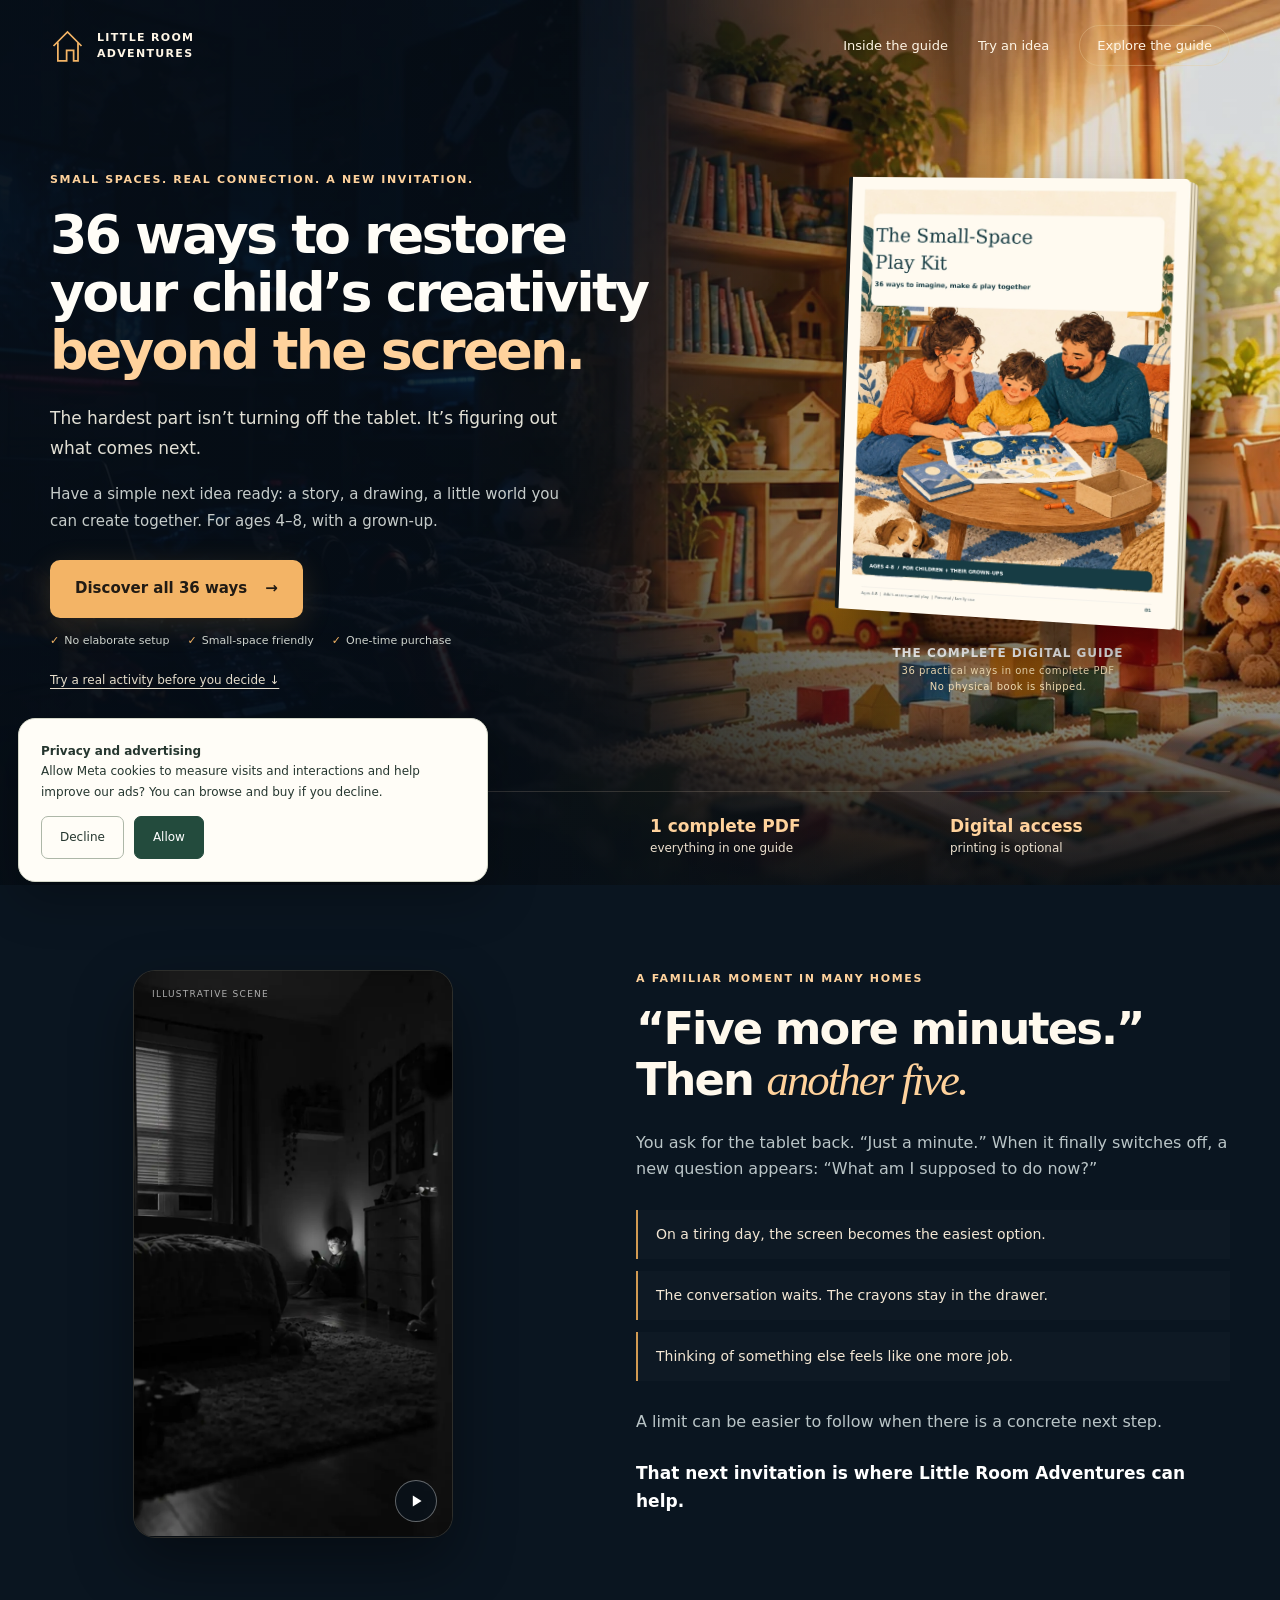
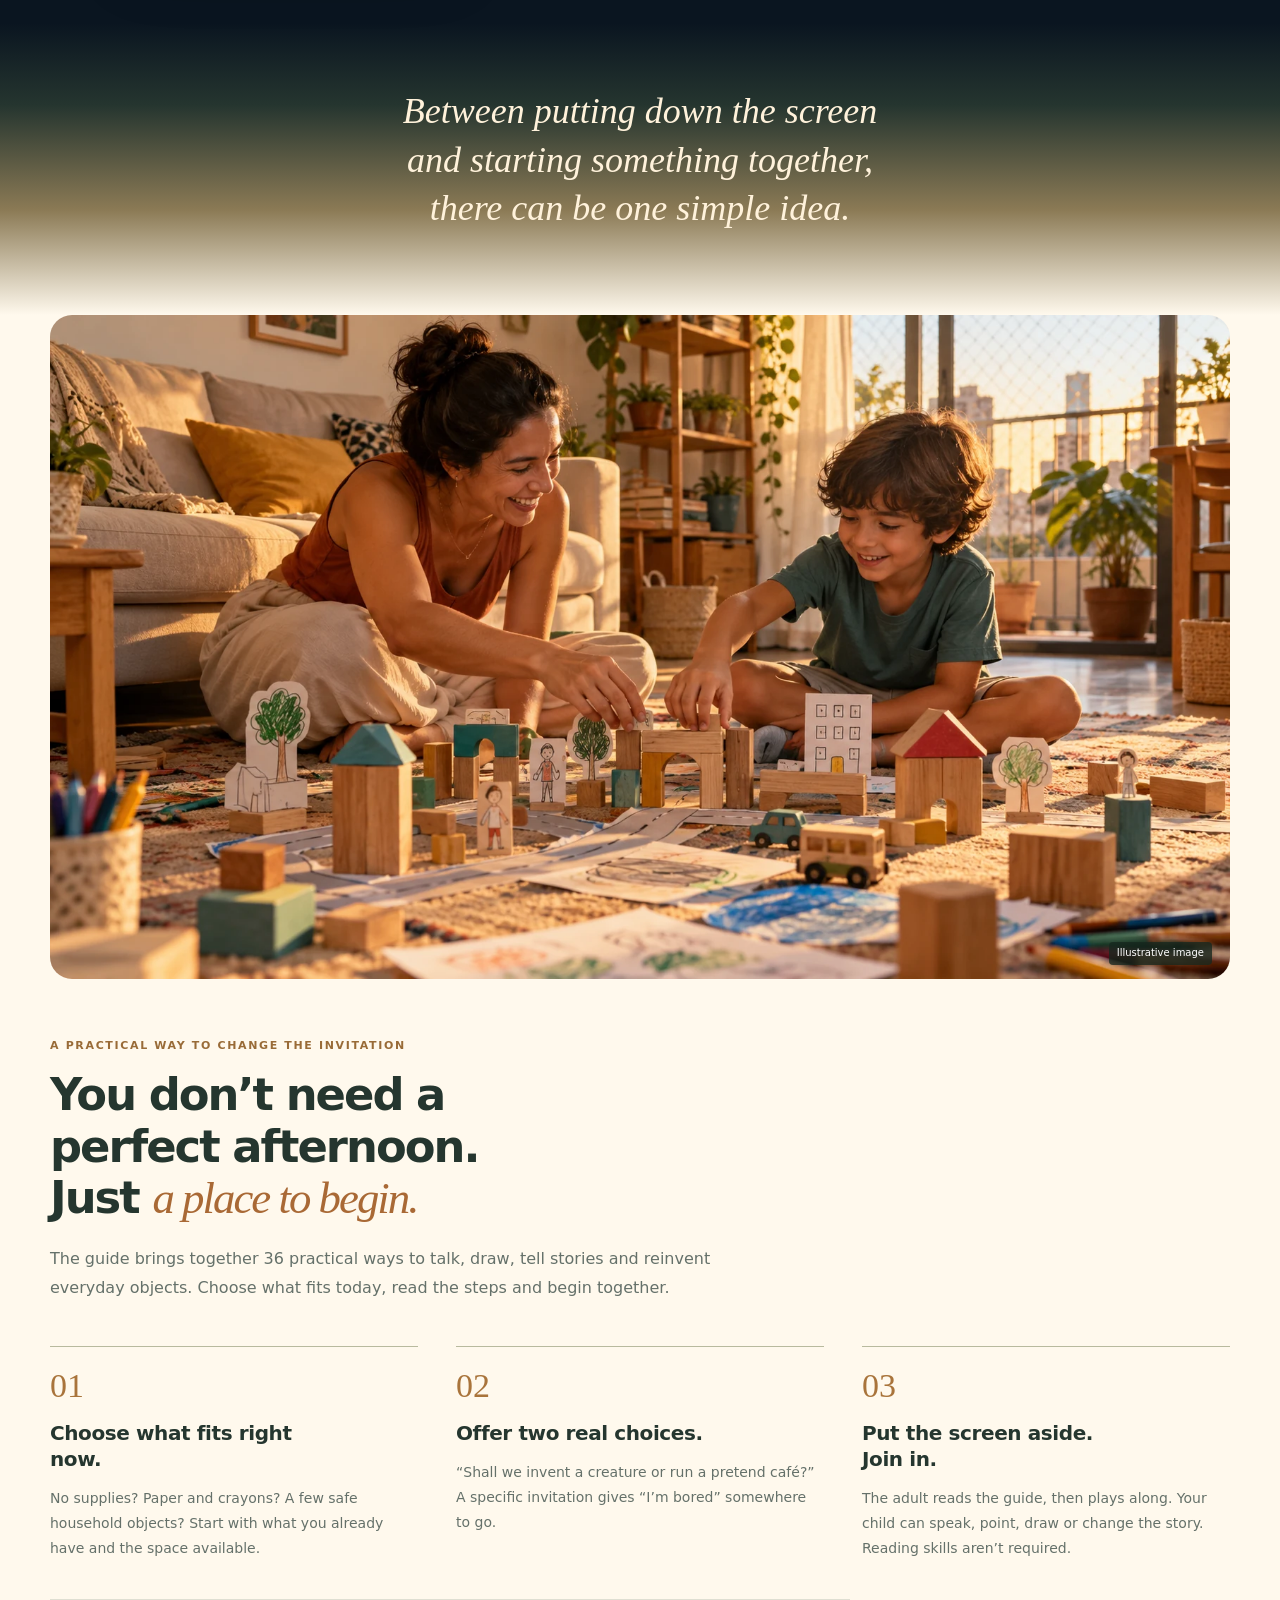
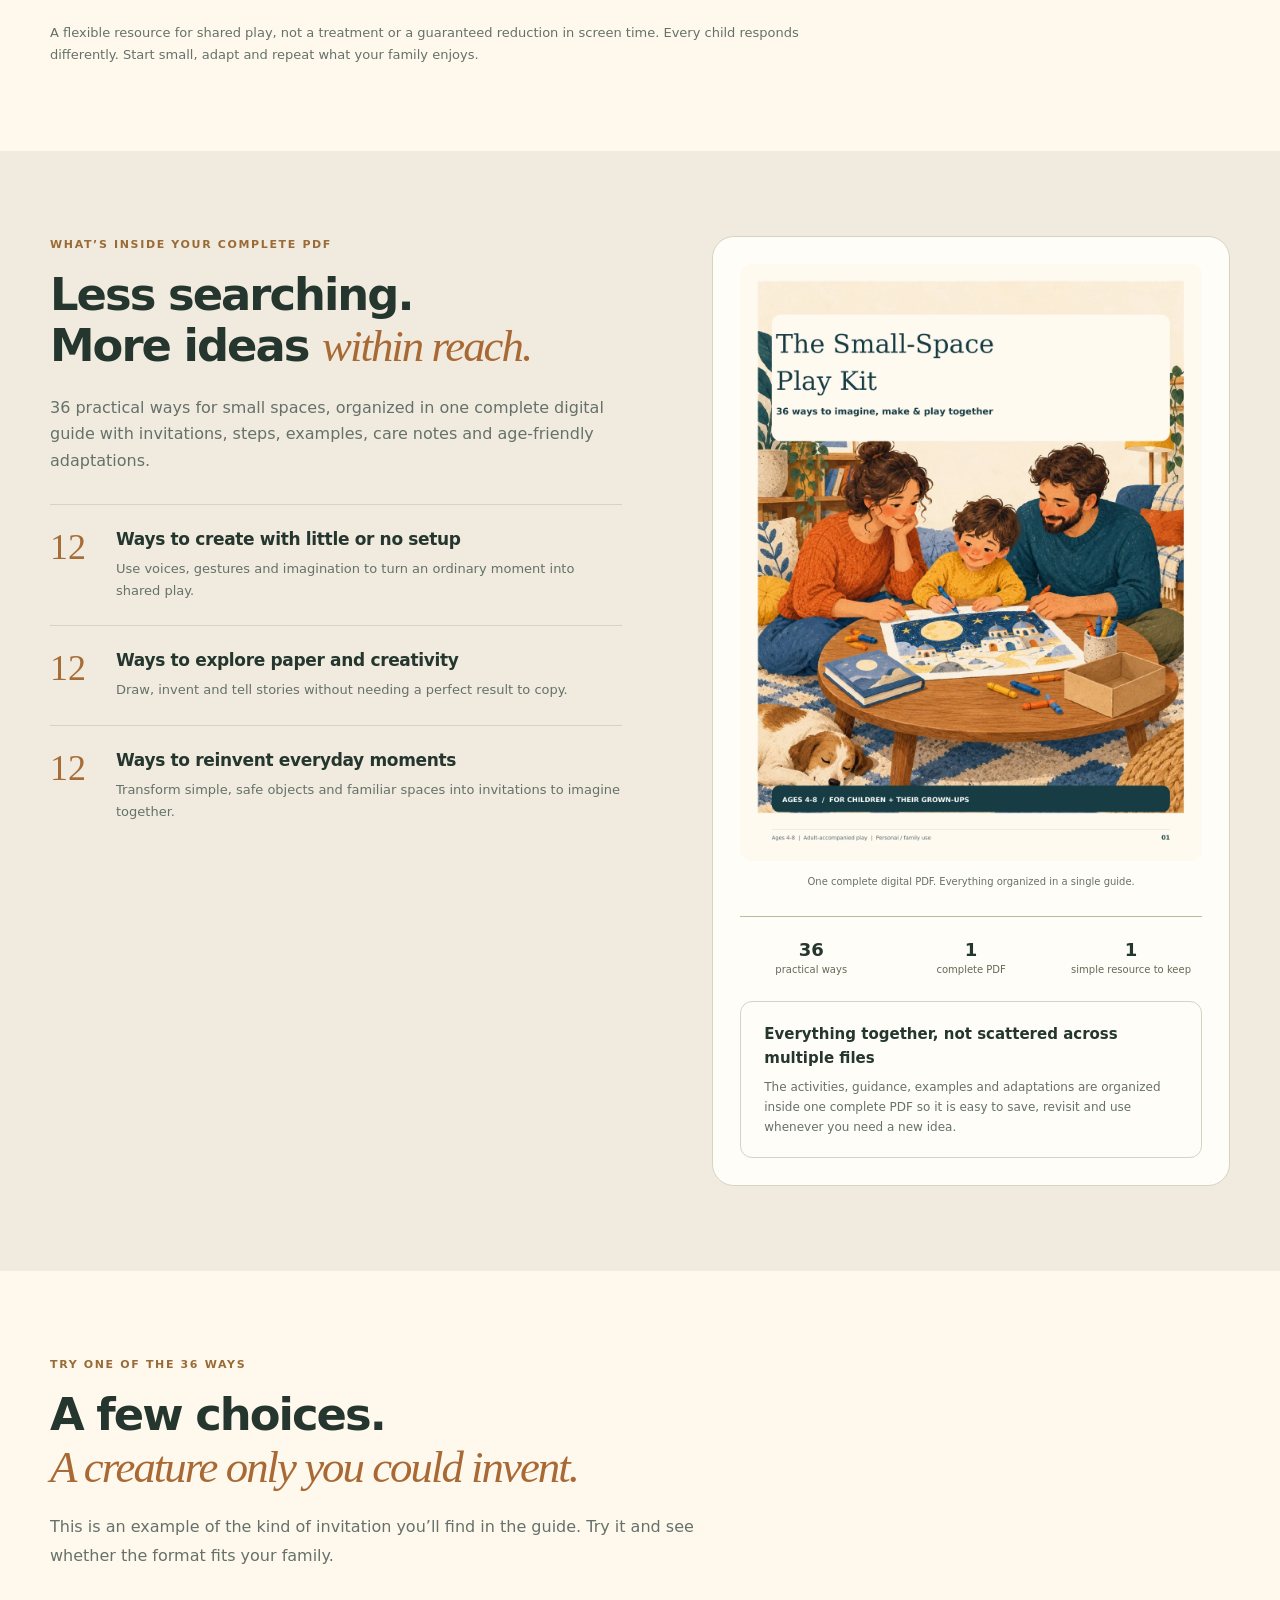
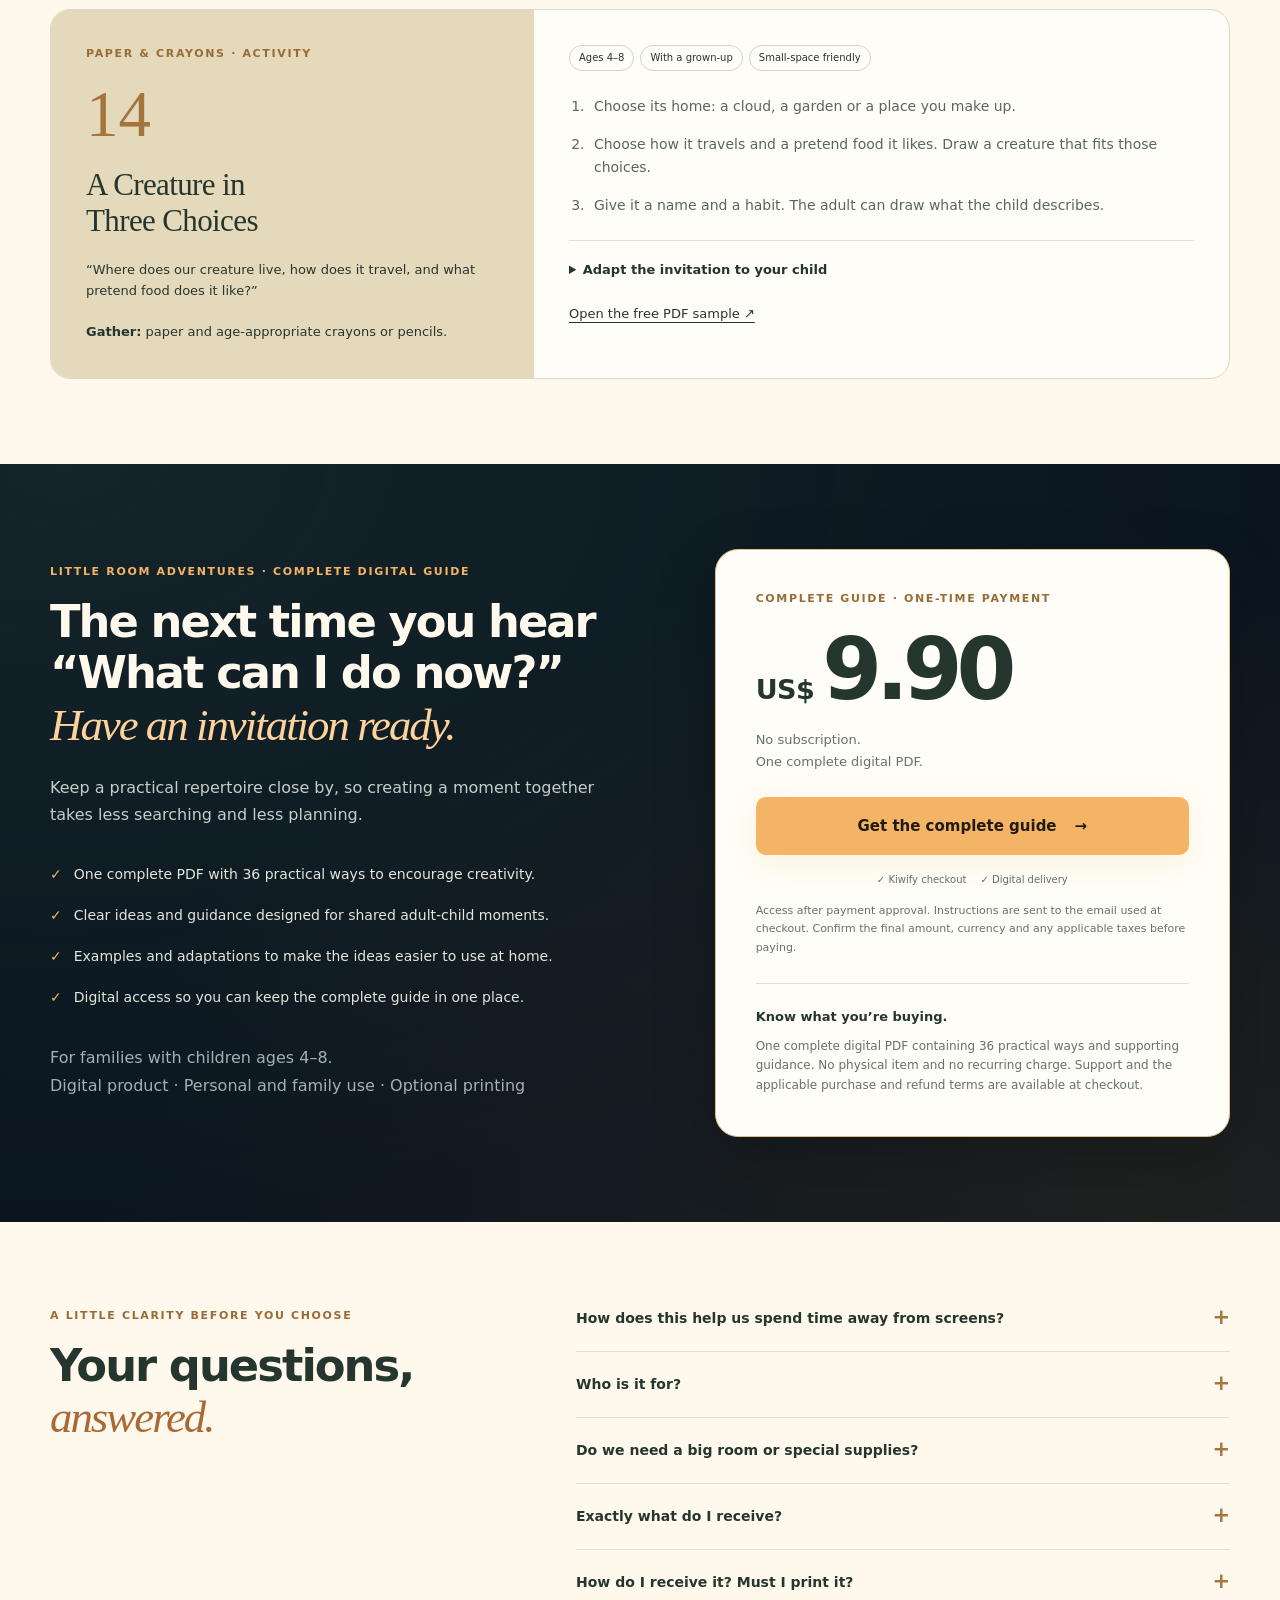
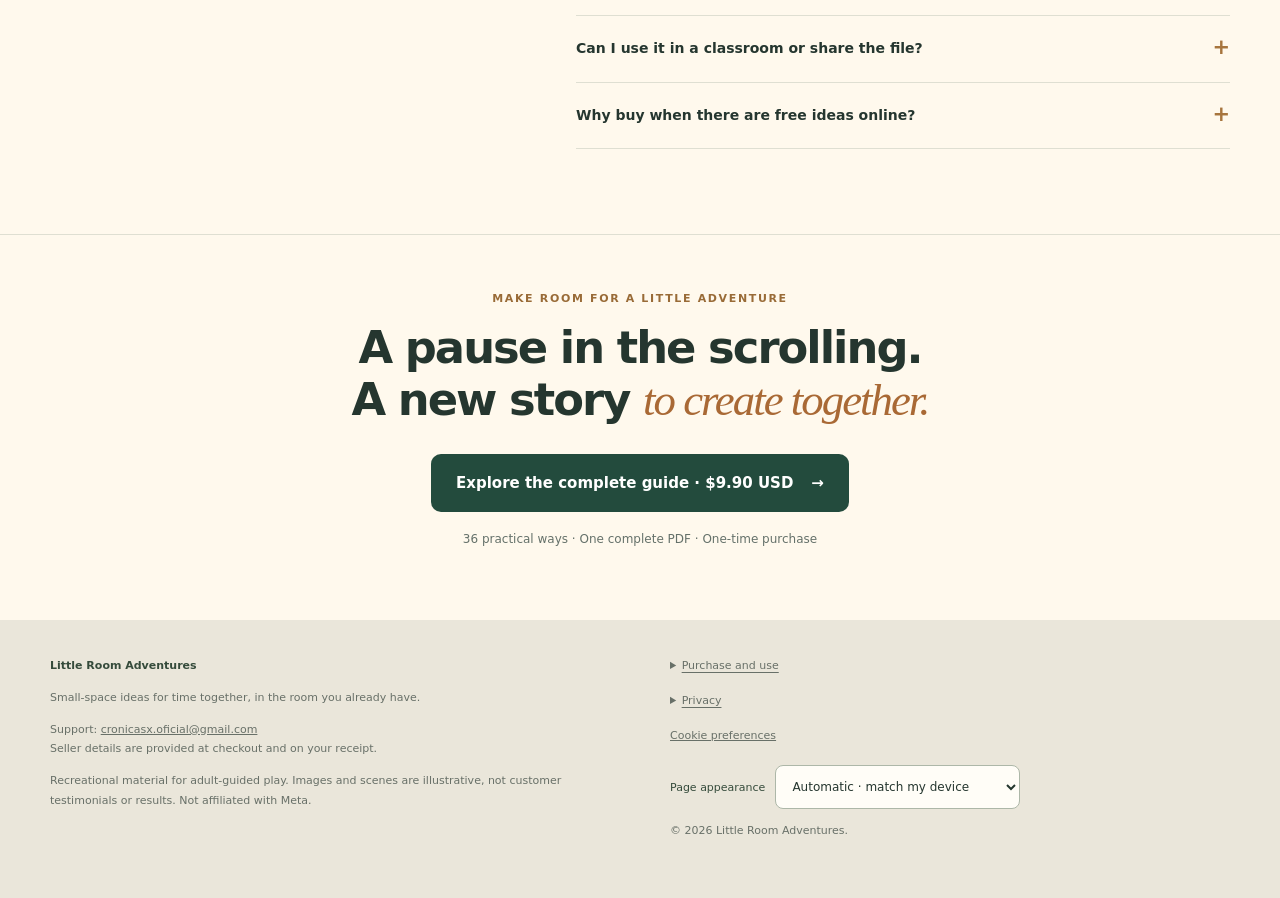
==== commit eeb53050: "Fix English offer to 36 ways in one PDF" ====
--- a/en/index.html
+++ b/en/index.html
@@ -1,26 +1,26 @@
 <!doctype html>
 <html lang="en"><head>
 <meta charset="utf-8"><meta name="viewport" content="width=device-width,initial-scale=1"><meta name="theme-color" content="#0a1520">
-<title>24 Ways to Create Beyond the Screen | Little Room Adventures</title>
-<meta name="description" content="24 practical ways to imagine, create and reconnect in small spaces. One complete digital PDF for families with children ages 4–8. $9.90 USD.">
+<title>36 Ways to Create Beyond the Screen | Little Room Adventures</title>
+<meta name="description" content="36 practical ways to imagine, create and reconnect in small spaces. One complete digital PDF for families with children ages 4–8. $9.90 USD.">
 <link rel="canonical" href="https://brinca-no-ape.vercel.app/en/"><link rel="icon" href="assets/favicon.svg" type="image/svg+xml">
-<meta property="og:type" content="website"><meta property="og:title" content="When the screen goes away, have a next idea ready."><meta property="og:description" content="24 practical ways to encourage creativity and connection beyond passive screen time — all in one complete PDF."><meta property="og:url" content="https://brinca-no-ape.vercel.app/en/"><meta property="og:image" content="https://brinca-no-ape.vercel.app/en/assets/main-cover.webp">
+<meta property="og:type" content="website"><meta property="og:title" content="When the screen goes away, have a next idea ready."><meta property="og:description" content="36 practical ways to encourage creativity and connection beyond passive screen time — all in one complete PDF."><meta property="og:url" content="https://brinca-no-ape.vercel.app/en/"><meta property="og:image" content="https://brinca-no-ape.vercel.app/en/assets/main-cover.webp">
 <script>try{const t=localStorage.getItem('lra_color_scheme_v1');if(t==='light'||t==='dark')document.documentElement.dataset.theme=t}catch(e){}</script>
 <link rel="stylesheet" href="../redesign.css"><link rel="stylesheet" href="style.css">
 </head><body><a class="skip" href="#main">Skip to content</a>
 <div class="hero-shell"><header class="wrap nav"><a class="brand" href="/en/" aria-label="Little Room Adventures home"><svg viewBox="0 0 40 42" fill="none" aria-hidden="true"><path d="M4 21 20 5l16 16M9 17v21h10V26h8v12h5V17" stroke="currentColor" stroke-width="2"/></svg><span>LITTLE ROOM<br>ADVENTURES</span></a><nav class="navlinks" aria-label="Main navigation"><a class="hide-mobile" href="#inside">Inside the guide</a><a class="hide-mobile" href="#sample">Try an idea</a><a class="outline offer-link" data-position="nav" href="#get-kit">Explore the guide</a></nav></header>
-<section class="wrap hero" aria-labelledby="hero-title"><div class="hero-copy"><span class="eyebrow">Small spaces. Real connection. A new invitation.</span><h1 id="hero-title">24 ways to restore your child’s creativity <em>beyond the screen.</em></h1><p class="lead">The hardest part isn’t turning off the tablet. It’s figuring out what comes next.</p><p class="hero-detail">Have a simple next idea ready: a story, a drawing, a little world you can create together. For ages 4–8, with a grown-up.</p><a class="btn btn-primary offer-link" data-position="hero" href="#get-kit">Discover all 24 ways <span aria-hidden="true">→</span></a><div class="hero-under"><span>No elaborate setup</span><span>Small-space friendly</span><span>One-time purchase</span></div><a class="sample-link" href="#sample">Try a real activity before you decide ↓</a></div><div class="book-area"><div class="book"><img src="assets/main-cover.webp" alt="Little Room Adventures complete digital guide with 24 ways to create beyond the screen" width="1160" height="1500" fetchpriority="high" decoding="async"></div><p class="book-caption"><b>THE COMPLETE DIGITAL GUIDE</b>24 practical ways in one complete PDF<br>No physical book is shipped.</p></div></section>
-<div class="wrap hero-bottom"><div><strong>24 ways</strong>to imagine, make &amp; play</div><div><strong>Ages 4–8</strong>with a grown-up</div><div><strong>1 complete PDF</strong>everything in one guide</div><div><strong>Digital access</strong>printing is optional</div></div></div>
+<section class="wrap hero" aria-labelledby="hero-title"><div class="hero-copy"><span class="eyebrow">Small spaces. Real connection. A new invitation.</span><h1 id="hero-title">36 ways to restore your child’s creativity <em>beyond the screen.</em></h1><p class="lead">The hardest part isn’t turning off the tablet. It’s figuring out what comes next.</p><p class="hero-detail">Have a simple next idea ready: a story, a drawing, a little world you can create together. For ages 4–8, with a grown-up.</p><a class="btn btn-primary offer-link" data-position="hero" href="#get-kit">Discover all 36 ways <span aria-hidden="true">→</span></a><div class="hero-under"><span>No elaborate setup</span><span>Small-space friendly</span><span>One-time purchase</span></div><a class="sample-link" href="#sample">Try a real activity before you decide ↓</a></div><div class="book-area"><div class="book"><img src="assets/main-cover.webp" alt="Little Room Adventures complete digital guide with 36 ways to create beyond the screen" width="1160" height="1500" fetchpriority="high" decoding="async"></div><p class="book-caption"><b>THE COMPLETE DIGITAL GUIDE</b>36 practical ways in one complete PDF<br>No physical book is shipped.</p></div></section>
+<div class="wrap hero-bottom"><div><strong>36 ways</strong>to imagine, make &amp; play</div><div><strong>Ages 4–8</strong>with a grown-up</div><div><strong>1 complete PDF</strong>everything in one guide</div><div><strong>Digital access</strong>printing is optional</div></div></div>
 <main id="main">
 <section class="section night" aria-labelledby="pain-title"><div class="wrap pain-grid"><div><div class="film paused"><video id="screen-scene" muted loop playsinline preload="none" poster="../assets/rotina-nas-telas.webp" width="720" height="1280" aria-label="Illustrative scene of a child looking at a screen"><source data-src="../assets/rotina-nas-telas.mp4" type="video/mp4"></video><span class="film-top">Illustrative scene</span><button class="film-toggle" id="film-toggle" type="button" aria-label="Play illustrative scene"><svg class="motion-play" viewBox="0 0 20 20" fill="currentColor" aria-hidden="true"><path d="m6 3 11 7-11 7z"/></svg><svg class="motion-pause" viewBox="0 0 20 20" fill="currentColor" aria-hidden="true"><path d="M5 3h3v14H5zm7 0h3v14h-3z"/></svg></button></div></div><div class="pain-copy"><span class="eyebrow">A familiar moment in many homes</span><h2 id="pain-title">“Five more minutes.”<br>Then <em>another five.</em></h2><p>You ask for the tablet back. “Just a minute.” When it finally switches off, a new question appears: “What am I supposed to do now?”</p><div class="pain-lines"><p>On a tiring day, the screen becomes the easiest option.</p><p>The conversation waits. The crayons stay in the drawer.</p><p>Thinking of something else feels like one more job.</p></div><p>A limit can be easier to follow when there is a concrete next step.</p><p class="turn">That next invitation is where Little Room Adventures can help.</p></div></div></section>
 <div class="bridge"><p>Between putting down the screen and starting something together,<br>there can be one simple idea.</p></div>
-<section class="section wrap solution" aria-labelledby="solution-title"><div class="connection-image"><img src="assets/family-together.webp" alt="A mother and child smiling as they build a small town with blocks together" width="1672" height="941" loading="lazy" decoding="async"><span>Illustrative image</span></div><div class="section-head"><span class="eyebrow">A practical way to change the invitation</span><h2 id="solution-title">You don’t need a perfect afternoon.<br>Just <em>a place to begin.</em></h2><p>The guide brings together 24 practical ways to talk, draw, tell stories and reinvent everyday objects. Choose what fits today, read the steps and begin together.</p></div><div class="steps"><article class="step"><div class="step-number">01</div><div><h3>Choose what fits right now.</h3><p>No supplies? Paper and crayons? A few safe household objects? Start with what you already have and the space available.</p></div></article><article class="step"><div class="step-number">02</div><div><h3>Offer two real choices.</h3><p>“Shall we invent a creature or run a pretend café?” A specific invitation gives “I’m bored” somewhere to go.</p></div></article><article class="step"><div class="step-number">03</div><div><h3>Put the screen aside. Join in.</h3><p>The adult reads the guide, then plays along. Your child can speak, point, draw or change the story. Reading skills aren’t required.</p></div></article></div><p class="promise-note">A flexible resource for shared play, not a treatment or a guaranteed reduction in screen time. Every child responds differently. Start small, adapt and repeat what your family enjoys.</p></section>
-<section class="section kit" id="inside" aria-labelledby="inside-title"><div class="wrap kit-grid"><div class="kit-intro"><span class="eyebrow">What’s inside your complete PDF</span><h2 id="inside-title">Less searching.<br>More ideas <em>within reach.</em></h2><p>24 practical ways for small spaces, organized in one complete digital guide with invitations, steps, examples, care notes and age-friendly adaptations.</p><ul class="kit-list"><li><span class="n">8</span><div><h3>Ways to create with little or no setup</h3><p>Use voices, gestures and imagination to turn an ordinary moment into shared play.</p></div></li><li><span class="n">8</span><div><h3>Ways to explore paper and creativity</h3><p>Draw, invent and tell stories without needing a perfect result to copy.</p></div></li><li><span class="n">8</span><div><h3>Ways to reinvent everyday moments</h3><p>Transform simple, safe objects and familiar spaces into invitations to imagine together.</p></div></li></ul></div><div class="kit-preview"><img class="bundle-image" src="assets/main-cover.webp" alt="Cover of the complete Little Room Adventures digital PDF guide" width="1160" height="1500" loading="lazy" decoding="async"><p class="preview-caption">One complete digital PDF. Everything organized in a single guide.</p><div class="kit-spec"><div><strong>24</strong>practical ways</div><div><strong>1</strong>complete PDF</div><div><strong>1</strong>simple resource to keep</div></div><div class="extras"><strong>Everything together, not scattered across multiple files</strong>The activities, guidance, examples and adaptations are organized inside one complete PDF so it is easy to save, revisit and use whenever you need a new idea.</div></div></div></section>
-<section class="section wrap" id="sample" aria-labelledby="sample-title"><div class="section-head"><span class="eyebrow">Try one of the 24 ways</span><h2 id="sample-title">A few choices.<br><em>A creature only you could invent.</em></h2><p>This is an example of the kind of invitation you’ll find in the guide. Try it and see whether the format fits your family.</p></div><div class="demo"><div class="demo-title"><div><span class="eyebrow">Paper &amp; crayons · Activity</span><div class="mission">14</div><h3>A Creature in<br>Three Choices</h3><p>“Where does our creature live, how does it travel, and what pretend food does it like?”</p></div><p><strong>Gather:</strong> paper and age-appropriate crayons or pencils.</p></div><div class="demo-content"><div class="chips"><span>Ages 4–8</span><span>With a grown-up</span><span>Small-space friendly</span></div><ol><li>Choose its home: a cloud, a garden or a place you make up.</li><li>Choose how it travels and a pretend food it likes. Draw a creature that fits those choices.</li><li>Give it a name and a habit. The adult can draw what the child describes.</li></ol><details><summary>Adapt the invitation to your child</summary><p><strong>Ages 4–5:</strong> offer two choices at a time and welcome pointing or spoken answers.</p><p><strong>Ages 6–8:</strong> ask how one body part helps the creature live in its home.</p><p><strong>Another way:</strong> tell the creature’s story aloud instead of drawing.</p></details><a class="sample-download" href="assets/sample.pdf" target="_blank" rel="noopener">Open the free PDF sample ↗</a></div></div></section>
-<section class="offer-section" id="offer" aria-labelledby="offer-title"><div class="wrap offer-grid"><div class="offer-copy"><span class="eyebrow">Little Room Adventures · Complete digital guide</span><h2 id="offer-title">The next time you hear<br>“What can I do now?”<br><em>Have an invitation ready.</em></h2><p>Keep a practical repertoire close by, so creating a moment together takes less searching and less planning.</p><ul class="checklist"><li>One complete PDF with 24 practical ways to encourage creativity.</li><li>Clear ideas and guidance designed for shared adult-child moments.</li><li>Examples and adaptations to make the ideas easier to use at home.</li><li>Digital access so you can keep the complete guide in one place.</li></ul><p class="fine">For families with children ages 4–8.<br>Digital product · Personal and family use · Optional printing</p></div><div class="pricebox" id="get-kit" tabindex="-1"><span class="eyebrow">Complete guide · One-time payment</span><div class="price" aria-label="9 US dollars and 90 cents"><span class="currency">US$</span>9.90</div><p class="price-note">No subscription.<br>One complete digital PDF.</p><a class="btn btn-primary checkout" id="buy" data-position="offer" href="https://pay.kiwify.com/9MM7u2F?region=intl">Get the complete guide <span aria-hidden="true">→</span></a><div class="payment-trust"><span>✓ Kiwify checkout</span><span>✓ Digital delivery</span></div><p class="fine">Access after payment approval. Instructions are sent to the email used at checkout. Confirm the final amount, currency and any applicable taxes before paying.</p><div class="purchase-note"><strong>Know what you’re buying.</strong><p>One complete digital PDF containing 24 practical ways and supporting guidance. No physical item and no recurring charge. Support and the applicable purchase and refund terms are available at checkout.</p></div></div></div></section>
-<section class="section wrap" aria-labelledby="faq-title"><div class="faq-grid"><div><span class="eyebrow">A little clarity before you choose</span><h2 id="faq-title">Your questions,<br><em>answered.</em></h2></div><div><details><summary>How does this help us spend time away from screens?</summary><p>It gives you concrete alternatives for what comes after the screen switches off: what to offer, what to say and how to begin together. It does not promise to eliminate screen use, treat dependence or change your child’s behavior.</p></details><details><summary>Who is it for?</summary><p>Families with children ages 4–8. The ideas are designed to be used with a grown-up, and children can speak, point, draw or participate with help.</p></details><details><summary>Do we need a big room or special supplies?</summary><p>No large play area is required. The guide focuses on practical ideas for small spaces using imagination and simple materials you may already have at home. An adult should always choose safe, age-appropriate materials.</p></details><details><summary>Exactly what do I receive?</summary><p>You receive one complete digital PDF with 24 practical ways to encourage creativity, connection and more intentional time beyond passive screen use. The activities, explanations, examples and supporting guidance are all organized inside this single guide.</p></details><details><summary>How do I receive it? Must I print it?</summary><p>After payment approval, Kiwify sends access instructions to the email used at checkout. Check spam or promotions too. You can save the PDF and read it digitally; printing is optional.</p></details><details><summary>Can I use it in a classroom or share the file?</summary><p>This purchase is for personal and family use. A classroom license, resale and redistribution are not included.</p></details><details><summary>Why buy when there are free ideas online?</summary><p>You are paying for a practical, organized resource that keeps 24 ideas and their guidance together in one place, reducing the time spent searching whenever you need a next activity.</p></details></div></div></section>
-<section class="last"><span class="eyebrow">Make room for a little adventure</span><h2>A pause in the scrolling.<br>A new story <em>to create together.</em></h2><a class="btn btn-dark offer-link" data-position="final" href="#get-kit">Explore the complete guide · $9.90 USD <span aria-hidden="true">→</span></a><p>24 practical ways · One complete PDF · One-time purchase</p></section></main>
+<section class="section wrap solution" aria-labelledby="solution-title"><div class="connection-image"><img src="assets/family-together.webp" alt="A mother and child smiling as they build a small town with blocks together" width="1672" height="941" loading="lazy" decoding="async"><span>Illustrative image</span></div><div class="section-head"><span class="eyebrow">A practical way to change the invitation</span><h2 id="solution-title">You don’t need a perfect afternoon.<br>Just <em>a place to begin.</em></h2><p>The guide brings together 36 practical ways to talk, draw, tell stories and reinvent everyday objects. Choose what fits today, read the steps and begin together.</p></div><div class="steps"><article class="step"><div class="step-number">01</div><div><h3>Choose what fits right now.</h3><p>No supplies? Paper and crayons? A few safe household objects? Start with what you already have and the space available.</p></div></article><article class="step"><div class="step-number">02</div><div><h3>Offer two real choices.</h3><p>“Shall we invent a creature or run a pretend café?” A specific invitation gives “I’m bored” somewhere to go.</p></div></article><article class="step"><div class="step-number">03</div><div><h3>Put the screen aside. Join in.</h3><p>The adult reads the guide, then plays along. Your child can speak, point, draw or change the story. Reading skills aren’t required.</p></div></article></div><p class="promise-note">A flexible resource for shared play, not a treatment or a guaranteed reduction in screen time. Every child responds differently. Start small, adapt and repeat what your family enjoys.</p></section>
+<section class="section kit" id="inside" aria-labelledby="inside-title"><div class="wrap kit-grid"><div class="kit-intro"><span class="eyebrow">What’s inside your complete PDF</span><h2 id="inside-title">Less searching.<br>More ideas <em>within reach.</em></h2><p>36 practical ways for small spaces, organized in one complete digital guide with invitations, steps, examples, care notes and age-friendly adaptations.</p><ul class="kit-list"><li><span class="n">12</span><div><h3>Ways to create with little or no setup</h3><p>Use voices, gestures and imagination to turn an ordinary moment into shared play.</p></div></li><li><span class="n">12</span><div><h3>Ways to explore paper and creativity</h3><p>Draw, invent and tell stories without needing a perfect result to copy.</p></div></li><li><span class="n">12</span><div><h3>Ways to reinvent everyday moments</h3><p>Transform simple, safe objects and familiar spaces into invitations to imagine together.</p></div></li></ul></div><div class="kit-preview"><img class="bundle-image" src="assets/main-cover.webp" alt="Cover of the complete Little Room Adventures digital PDF guide" width="1160" height="1500" loading="lazy" decoding="async"><p class="preview-caption">One complete digital PDF. Everything organized in a single guide.</p><div class="kit-spec"><div><strong>36</strong>practical ways</div><div><strong>1</strong>complete PDF</div><div><strong>1</strong>simple resource to keep</div></div><div class="extras"><strong>Everything together, not scattered across multiple files</strong>The activities, guidance, examples and adaptations are organized inside one complete PDF so it is easy to save, revisit and use whenever you need a new idea.</div></div></div></section>
+<section class="section wrap" id="sample" aria-labelledby="sample-title"><div class="section-head"><span class="eyebrow">Try one of the 36 ways</span><h2 id="sample-title">A few choices.<br><em>A creature only you could invent.</em></h2><p>This is an example of the kind of invitation you’ll find in the guide. Try it and see whether the format fits your family.</p></div><div class="demo"><div class="demo-title"><div><span class="eyebrow">Paper &amp; crayons · Activity</span><div class="mission">14</div><h3>A Creature in<br>Three Choices</h3><p>“Where does our creature live, how does it travel, and what pretend food does it like?”</p></div><p><strong>Gather:</strong> paper and age-appropriate crayons or pencils.</p></div><div class="demo-content"><div class="chips"><span>Ages 4–8</span><span>With a grown-up</span><span>Small-space friendly</span></div><ol><li>Choose its home: a cloud, a garden or a place you make up.</li><li>Choose how it travels and a pretend food it likes. Draw a creature that fits those choices.</li><li>Give it a name and a habit. The adult can draw what the child describes.</li></ol><details><summary>Adapt the invitation to your child</summary><p><strong>Ages 4–5:</strong> offer two choices at a time and welcome pointing or spoken answers.</p><p><strong>Ages 6–8:</strong> ask how one body part helps the creature live in its home.</p><p><strong>Another way:</strong> tell the creature’s story aloud instead of drawing.</p></details><a class="sample-download" href="assets/sample.pdf" target="_blank" rel="noopener">Open the free PDF sample ↗</a></div></div></section>
+<section class="offer-section" id="offer" aria-labelledby="offer-title"><div class="wrap offer-grid"><div class="offer-copy"><span class="eyebrow">Little Room Adventures · Complete digital guide</span><h2 id="offer-title">The next time you hear<br>“What can I do now?”<br><em>Have an invitation ready.</em></h2><p>Keep a practical repertoire close by, so creating a moment together takes less searching and less planning.</p><ul class="checklist"><li>One complete PDF with 36 practical ways to encourage creativity.</li><li>Clear ideas and guidance designed for shared adult-child moments.</li><li>Examples and adaptations to make the ideas easier to use at home.</li><li>Digital access so you can keep the complete guide in one place.</li></ul><p class="fine">For families with children ages 4–8.<br>Digital product · Personal and family use · Optional printing</p></div><div class="pricebox" id="get-kit" tabindex="-1"><span class="eyebrow">Complete guide · One-time payment</span><div class="price" aria-label="9 US dollars and 90 cents"><span class="currency">US$</span>9.90</div><p class="price-note">No subscription.<br>One complete digital PDF.</p><a class="btn btn-primary checkout" id="buy" data-position="offer" href="https://pay.kiwify.com/9MM7u2F?region=intl">Get the complete guide <span aria-hidden="true">→</span></a><div class="payment-trust"><span>✓ Kiwify checkout</span><span>✓ Digital delivery</span></div><p class="fine">Access after payment approval. Instructions are sent to the email used at checkout. Confirm the final amount, currency and any applicable taxes before paying.</p><div class="purchase-note"><strong>Know what you’re buying.</strong><p>One complete digital PDF containing 36 practical ways and supporting guidance. No physical item and no recurring charge. Support and the applicable purchase and refund terms are available at checkout.</p></div></div></div></section>
+<section class="section wrap" aria-labelledby="faq-title"><div class="faq-grid"><div><span class="eyebrow">A little clarity before you choose</span><h2 id="faq-title">Your questions,<br><em>answered.</em></h2></div><div><details><summary>How does this help us spend time away from screens?</summary><p>It gives you concrete alternatives for what comes after the screen switches off: what to offer, what to say and how to begin together. It does not promise to eliminate screen use, treat dependence or change your child’s behavior.</p></details><details><summary>Who is it for?</summary><p>Families with children ages 4–8. The ideas are designed to be used with a grown-up, and children can speak, point, draw or participate with help.</p></details><details><summary>Do we need a big room or special supplies?</summary><p>No large play area is required. The guide focuses on practical ideas for small spaces using imagination and simple materials you may already have at home. An adult should always choose safe, age-appropriate materials.</p></details><details><summary>Exactly what do I receive?</summary><p>You receive one complete digital PDF with 36 practical ways to encourage creativity, connection and more intentional time beyond passive screen use. The activities, explanations, examples and supporting guidance are all organized inside this single guide.</p></details><details><summary>How do I receive it? Must I print it?</summary><p>After payment approval, Kiwify sends access instructions to the email used at checkout. Check spam or promotions too. You can save the PDF and read it digitally; printing is optional.</p></details><details><summary>Can I use it in a classroom or share the file?</summary><p>This purchase is for personal and family use. A classroom license, resale and redistribution are not included.</p></details><details><summary>Why buy when there are free ideas online?</summary><p>You are paying for a practical, organized resource that keeps 36 ideas and their guidance together in one place, reducing the time spent searching whenever you need a next activity.</p></details></div></div></section>
+<section class="last"><span class="eyebrow">Make room for a little adventure</span><h2>A pause in the scrolling.<br>A new story <em>to create together.</em></h2><a class="btn btn-dark offer-link" data-position="final" href="#get-kit">Explore the complete guide · $9.90 USD <span aria-hidden="true">→</span></a><p>36 practical ways · One complete PDF · One-time purchase</p></section></main>
 <footer><div class="wrap footgrid"><div><strong>Little Room Adventures</strong><p>Small-space ideas for time together, in the room you already have.</p><p>Support: <a href="mailto:cronicasx.oficial@gmail.com">cronicasx.oficial@gmail.com</a><br>Seller details are provided at checkout and on your receipt.</p><p>Recreational material for adult-guided play. Images and scenes are illustrative, not customer testimonials or results. Not affiliated with Meta.</p></div><div><details><summary>Purchase and use</summary><p>One digital PDF licensed for personal and family use. No physical shipping or subscription. Do not resell or redistribute the file. Access follows payment approval. Review the seller’s purchase and refund terms at checkout. Questions: cronicasx.oficial@gmail.com.</p></details><details><summary>Privacy</summary><p>With your permission, the Meta Pixel measures page and product views, offer views, scroll depth and button clicks. Meta may receive browsing information, device information and cookie identifiers. You may decline and still browse and buy. Change your choice through Cookie preferences. Payment information is entered at Kiwify, under its and the seller’s policies. Campaign parameters may be passed to checkout. Contact: cronicasx.oficial@gmail.com.</p></details><button id="preferences" class="privacy-preferences" type="button">Cookie preferences</button><div class="theme-control"><label for="theme-preference">Page appearance</label><select id="theme-preference" disabled><option value="auto">Automatic · match my device</option><option value="light">Light</option><option value="dark">Dark</option></select></div><p>© 2026 Little Room Adventures.</p></div></div></footer>
-<div class="sticky" id="sticky-offer"><div><strong>$9.90 USD</strong><span>24 ways · One complete PDF</span></div><a class="btn btn-primary offer-link" data-position="sticky" href="#get-kit">Explore the guide <span aria-hidden="true">→</span></a></div>
+<div class="sticky" id="sticky-offer"><div><strong>$9.90 USD</strong><span>36 ways · One complete PDF</span></div><a class="btn btn-primary offer-link" data-position="sticky" href="#get-kit">Explore the guide <span aria-hidden="true">→</span></a></div>
 <section id="consent" class="marketing-consent" aria-label="Privacy preferences" hidden><p><strong>Privacy and advertising</strong><br>Allow Meta cookies to measure visits and interactions and help improve our ads? You can browse and buy if you decline.</p><div class="marketing-actions"><button type="button" id="decline">Decline</button><button type="button" id="allow">Allow</button></div></section>
 <script src="app.js" defer></script></body></html>
